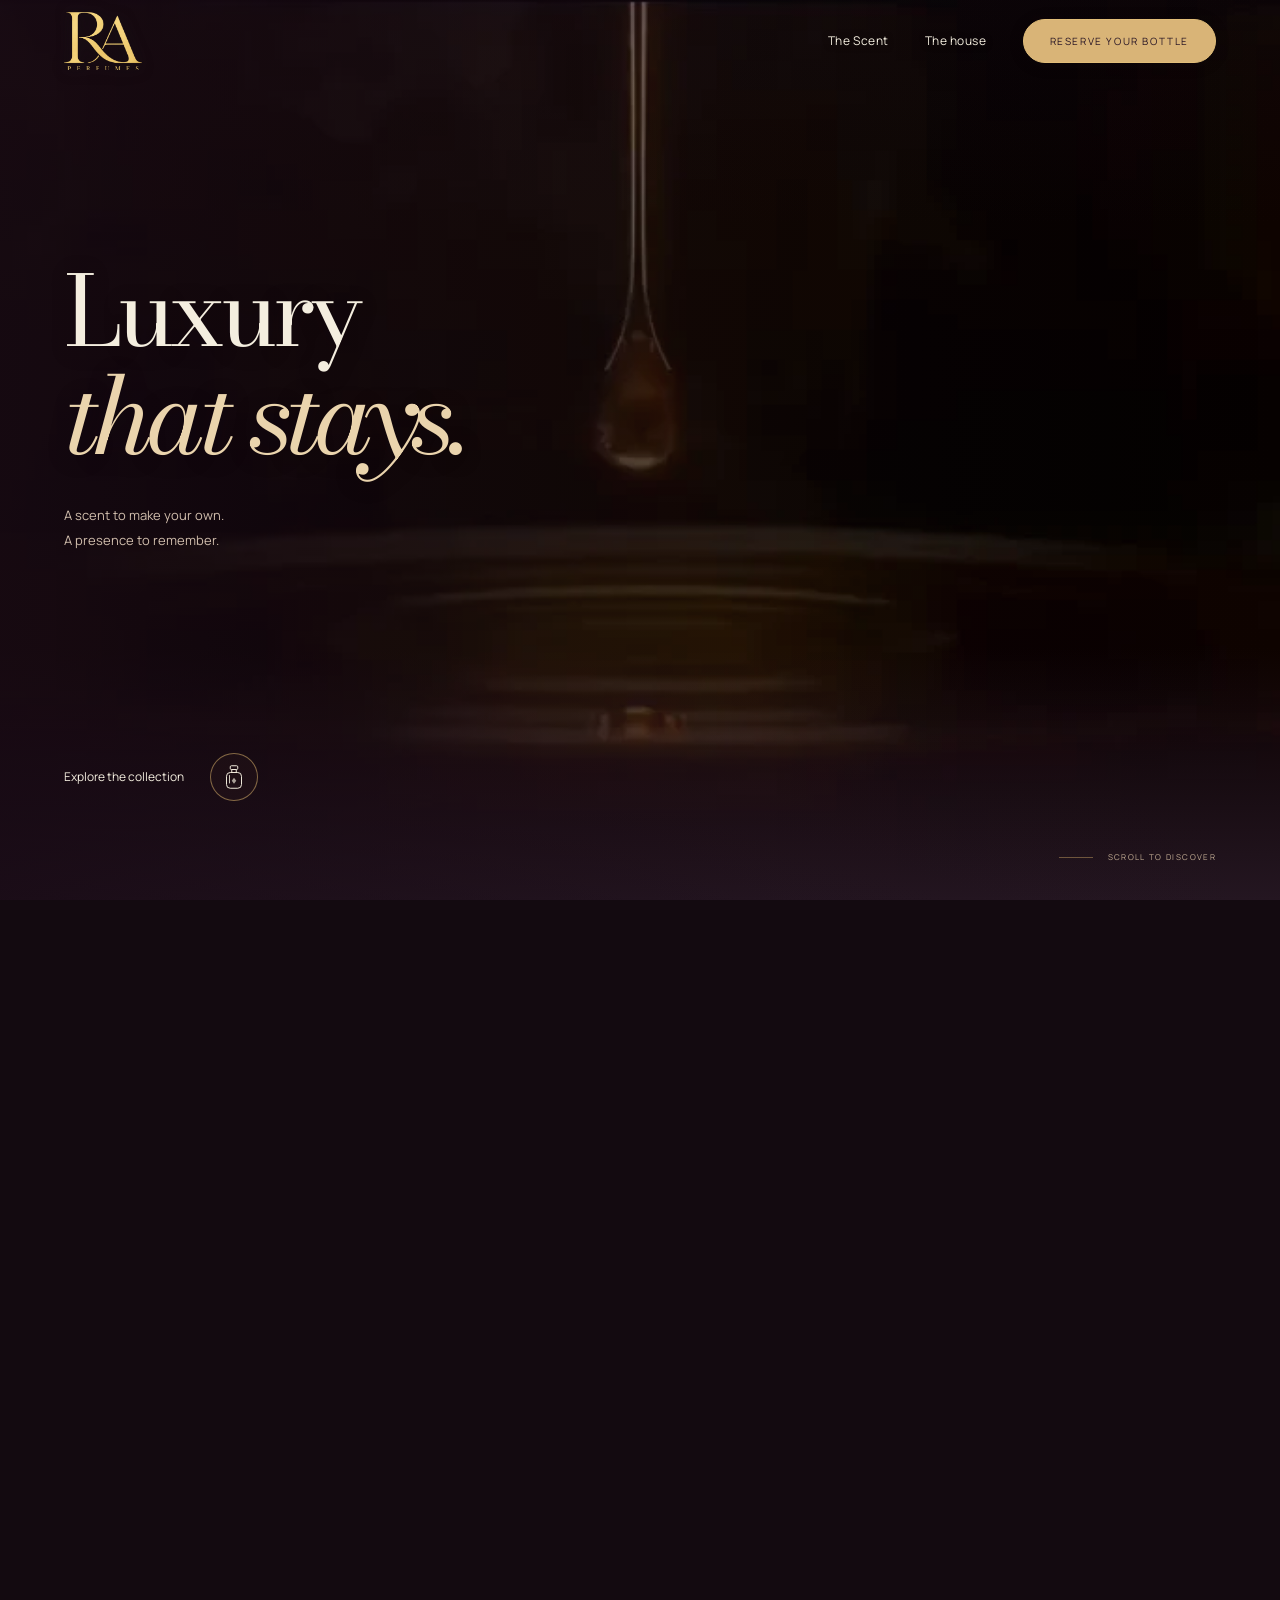
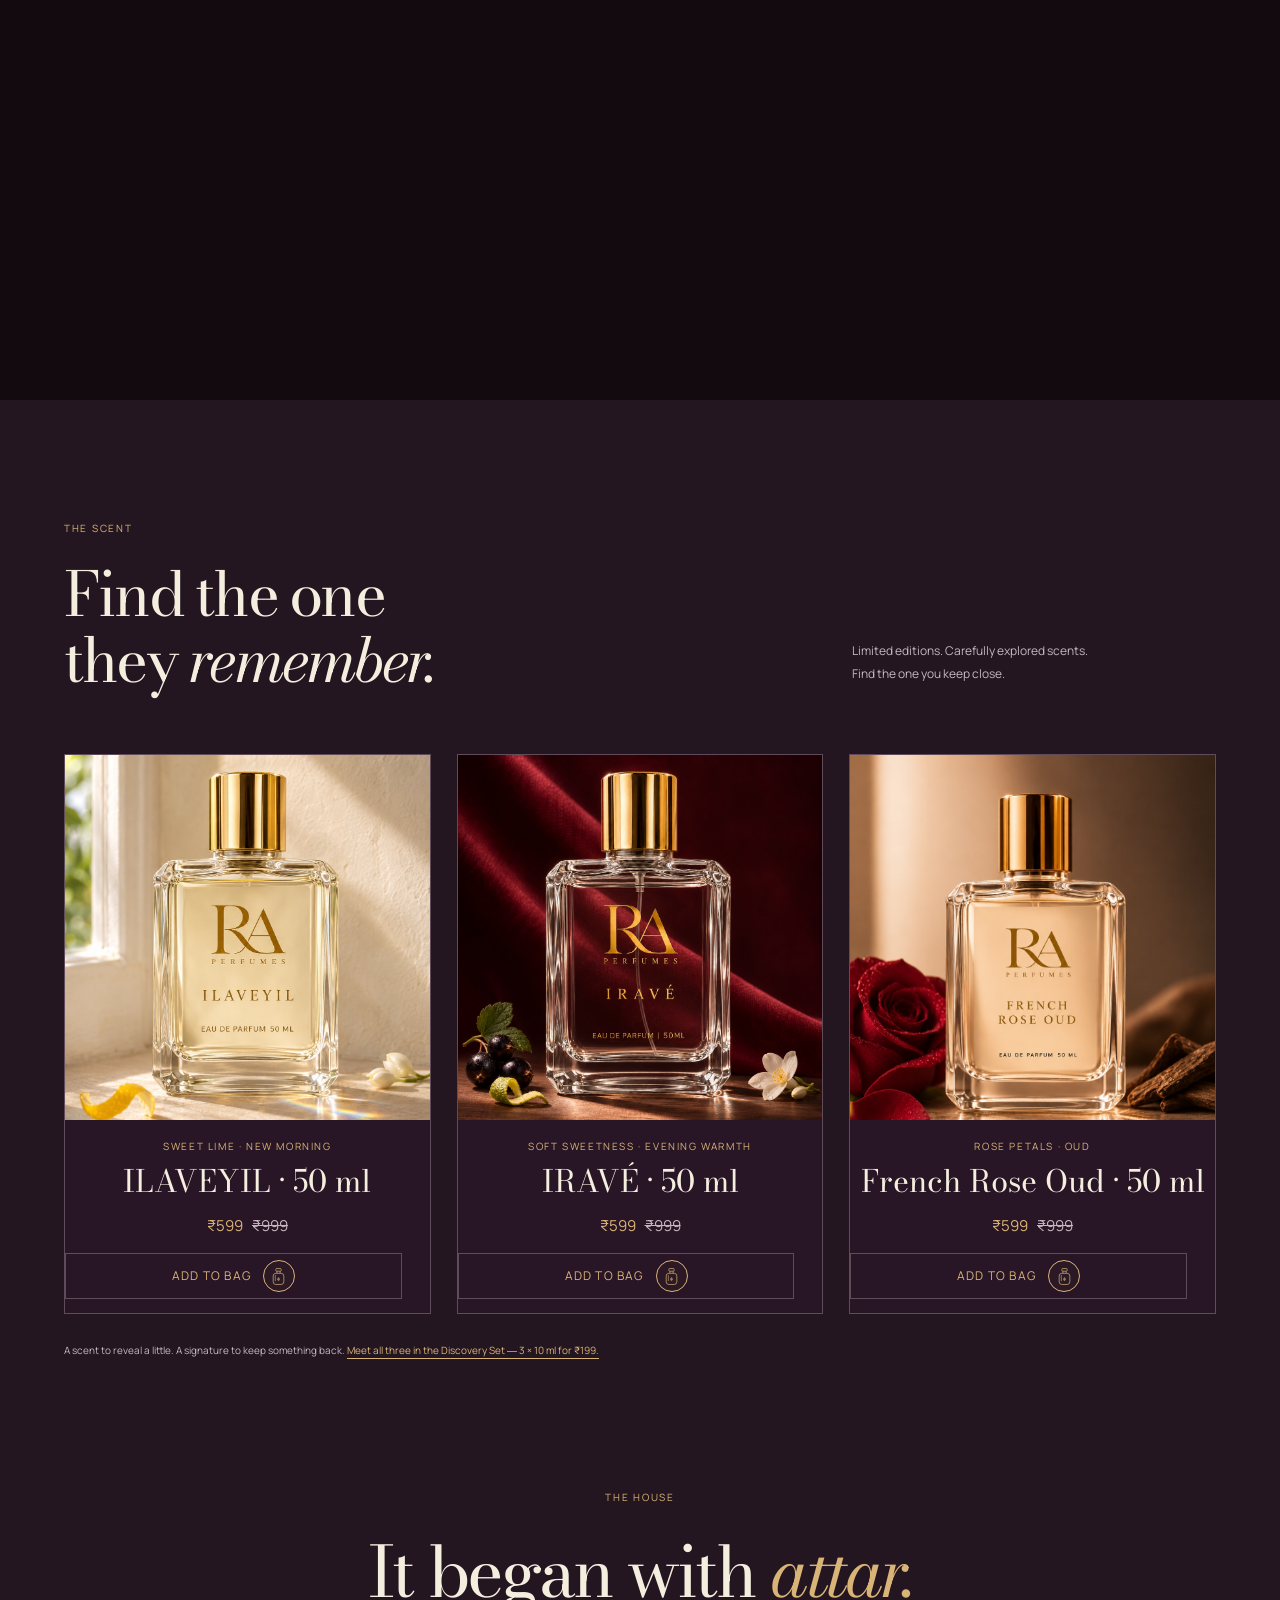
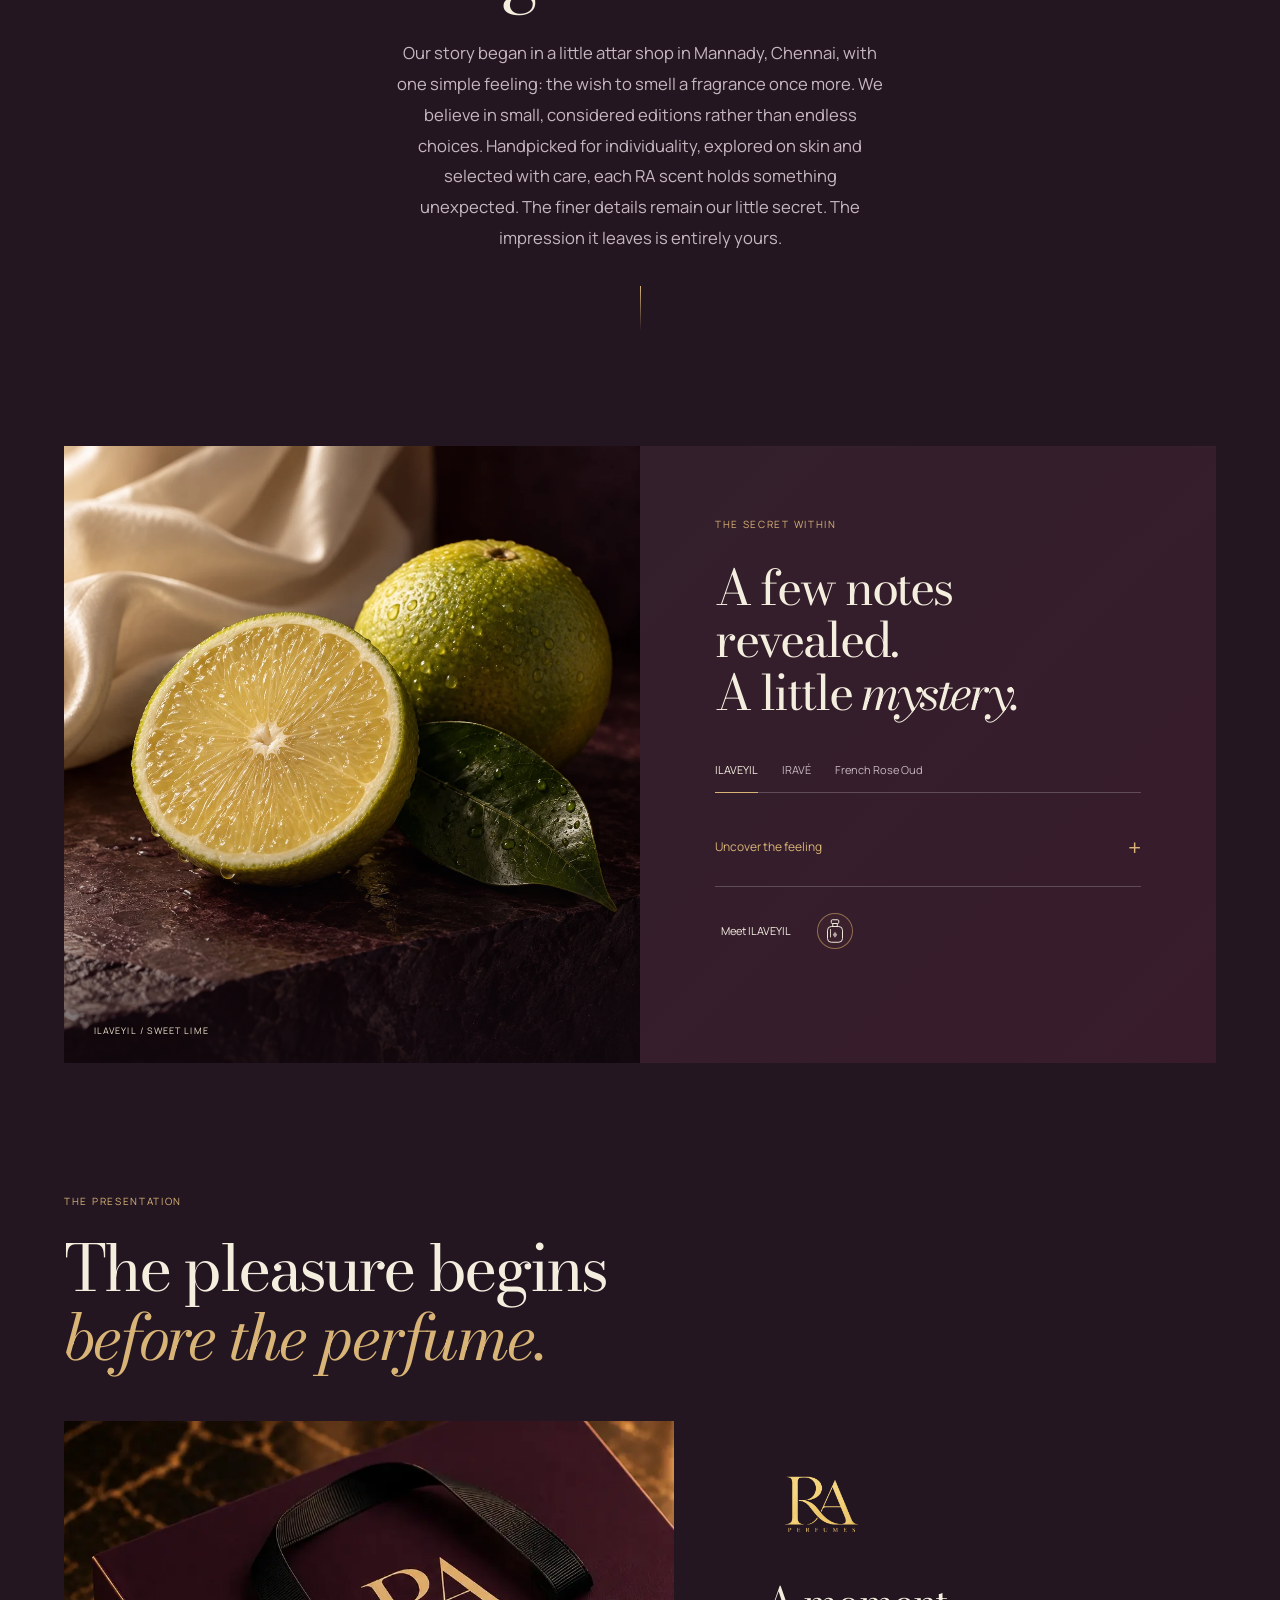
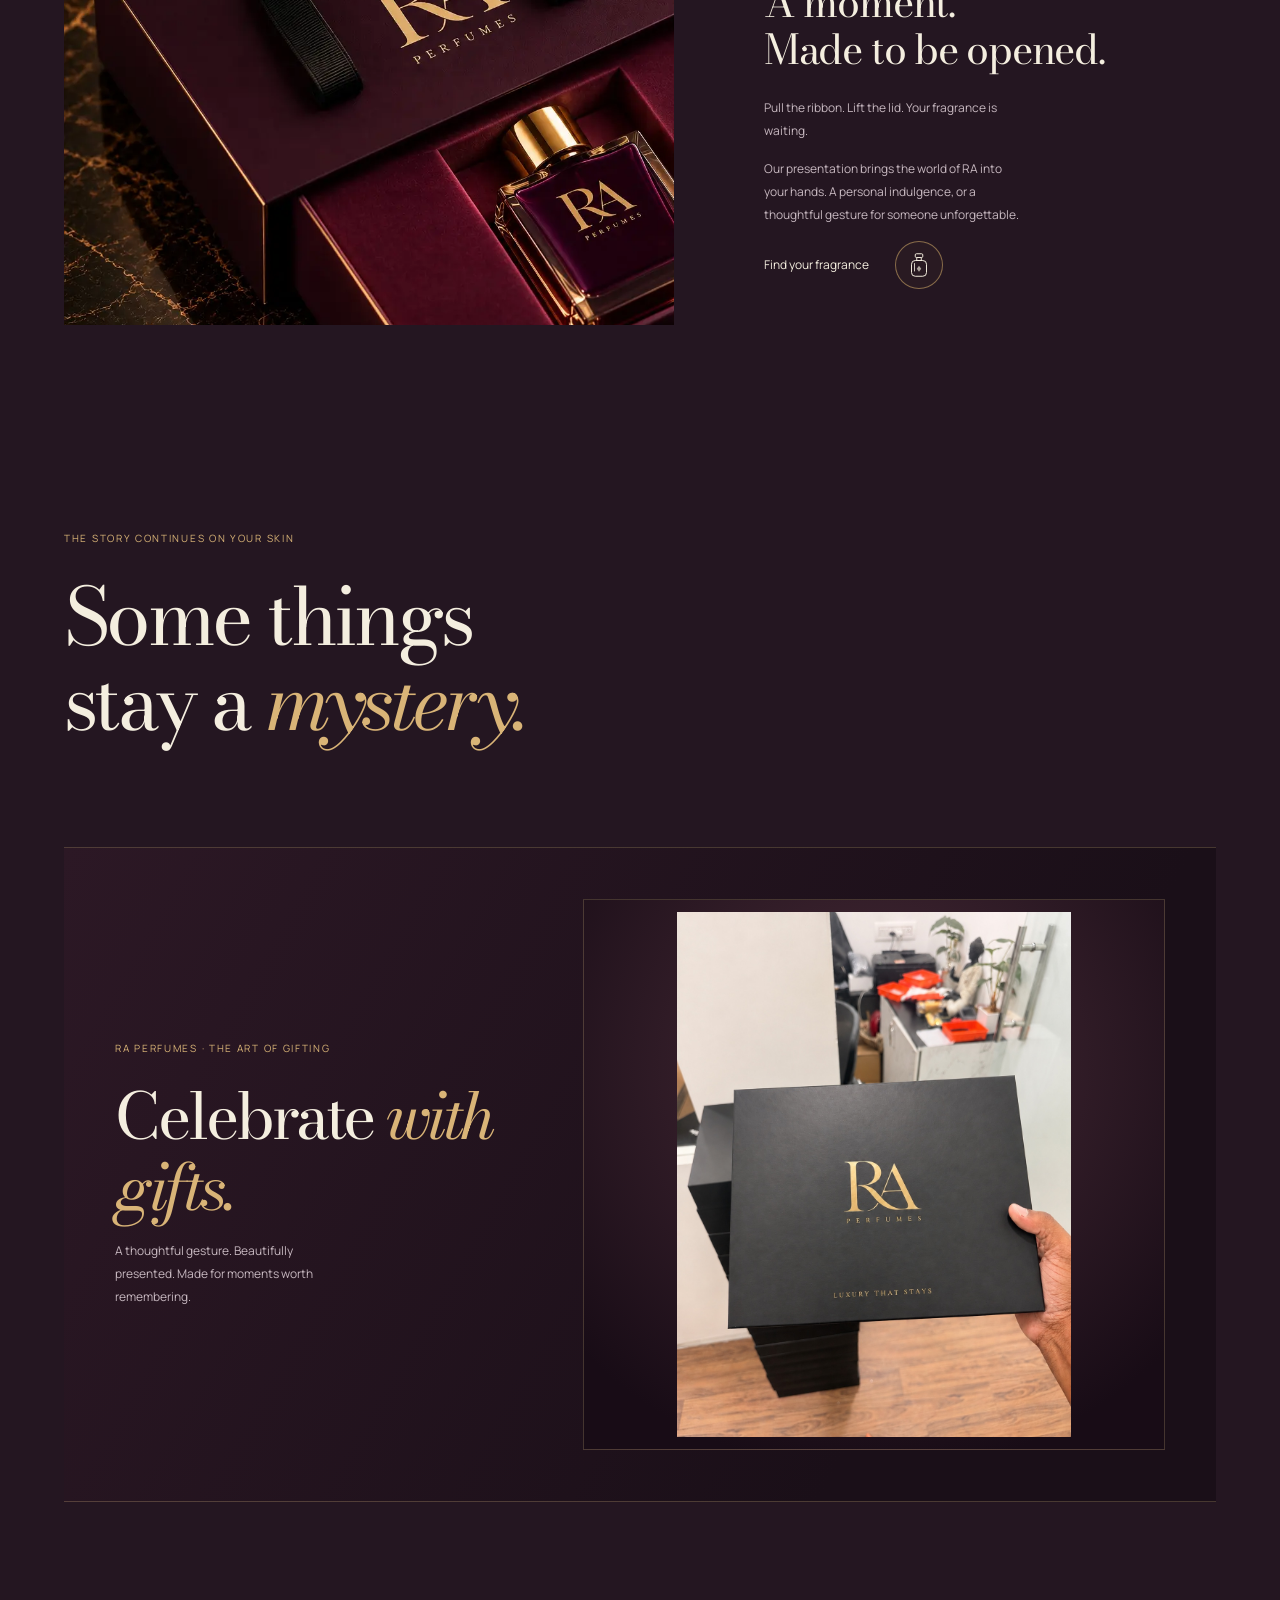
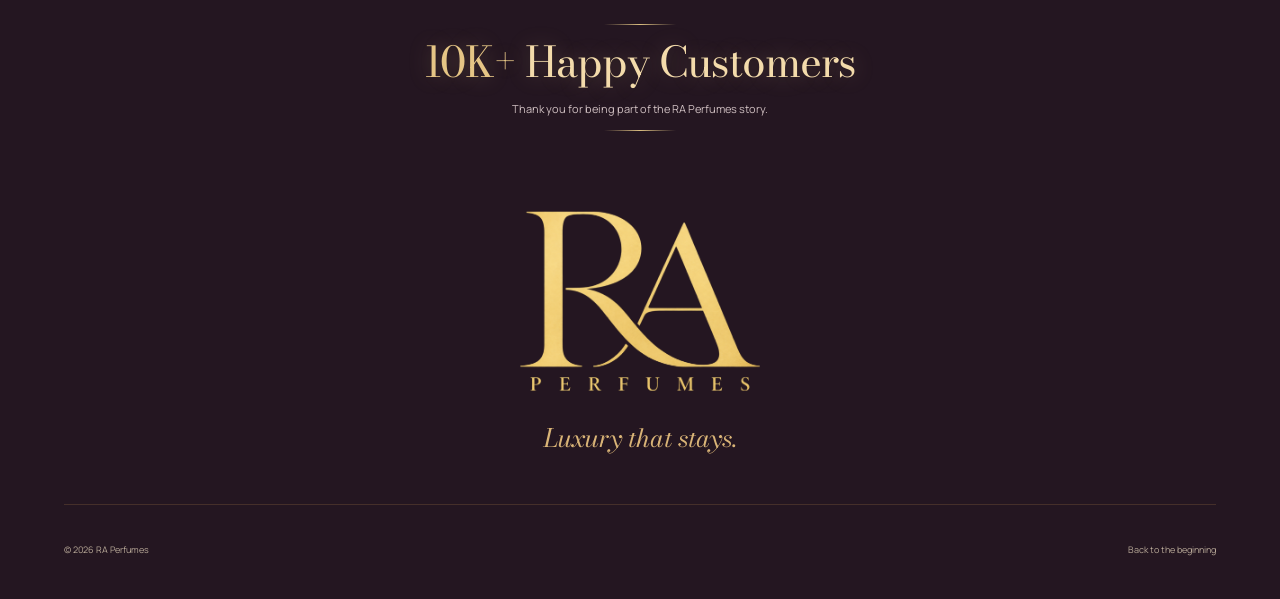
==== index.html @ 073f01b8 "Refresh cached checkout shipping rules in preview" ====
<!doctype html>
<html lang="en">
<head>
  <meta charset="utf-8">
  <meta name="viewport" content="width=device-width,initial-scale=1">
  <meta name="theme-color" content="#241621">
  <meta name="description" content="RA Perfumes. Luxury that stays. Discover ILAVEYIL, IRAVÉ and French Rose Oud: three distinct expressions, one personal signature.">
  <meta property="og:title" content="RA Perfumes | Luxury that stays">
  <meta property="og:description" content="Three expressions. One personal choice. Enter the world of RA Perfumes.">
  <meta property="og:type" content="website">
  <meta property="og:url" content="https://raperfume.com">
  <meta property="og:image" content="https://raperfume.com/assets/ilaveyil-new.jpg">
  <title>RA Perfumes | Luxury that stays</title>
  <link rel="icon" href="assets/ra-mark.webp" type="image/webp">
  <link rel="preload" href="assets/display.woff" as="font" type="font/woff" crossorigin>
  <link rel="preload" href="assets/display-italic.woff" as="font" type="font/woff" crossorigin>
  <link rel="preload" href="assets/sans.woff" as="font" type="font/woff" crossorigin>
  <link rel="stylesheet" href="styles.css?v=20261108-noarrows1">
  <script src="phone-auth.js" defer></script>
  <script src="app.js?v=20261108-deliveryzones2" defer></script>
  <script src="film.js?v=2b9716e3926a" defer></script>
  <script src="diwali-gallery.js?v=20261107-diwali2" defer></script>
</head>
<body>
  <a class="skip" href="#main">Skip to content</a>
  <header class="site-header">
    <a class="brand" href="#top" aria-label="RA Perfumes home"><img src="assets/ra-mark.webp" alt="RA Perfumes" width="1024" height="1024"></a>
    <nav class="header-nav" aria-label="Main navigation">
      <a class="nav-link" href="the-scent.html">The Scent</a>
      <a class="nav-link" href="#house">The house</a>
      <button class="reserve-button" data-open-bag>Reserve your bottle <span data-bag-count hidden>0</span></button>
    </nav>
  </header>
  <div id="top" aria-hidden="true"></div>
  <main id="main" tabindex="-1">
    <section class="hero" aria-label="Luxury that stays">
      <div class="hero-stage">
        <div class="film-frame" aria-hidden="true">
          <img src="assets/hero-poster.webp" alt="" width="910" height="480" fetchpriority="high">
          <video id="scrub-video" muted playsinline preload="none" tabindex="-1" aria-hidden="true"></video>
          <svg class="loading-ring" viewBox="0 0 40 40"><circle cx="20" cy="20" r="16" fill="none" stroke="currentColor" stroke-width="1.5"></circle></svg>
        </div>
        <div class="hero-bands">
          <div class="band" data-start="0" data-end="0.34" style="--k:1">
            <h1><span class="band-word">Luxury</span> <em class="band-word">that stays.</em></h1>
            <p class="band-copy">A scent to make your own.<br>A presence to remember.</p>
          </div>
          <div class="band" data-start="0.34" data-end="0.68" aria-hidden="true" inert>
            <h2><span class="band-word">Draw closer.</span><em class="band-word">Stay curious.</em></h2>
            <p class="band-copy">Some encounters become memories.<br>Let yours begin here.</p>
          </div>
          <div class="band" data-start="0.68" data-end="1" aria-hidden="true" inert>
            <h2><span class="band-word">One fragrance.</span><em class="band-word">Entirely yours.</em></h2>
            <p class="band-copy">For the moments you keep.<br>And the impression you leave.</p>
          </div>
        </div>
        <a class="text-link hero-action" href="#collection">Explore the collection <span class="arrow-disc perfume-disc" aria-hidden="true"><svg class="perfume-icon" viewBox="0 0 32 36" fill="none" aria-hidden="true"><rect x="11" y="3" width="10" height="5" rx="1.5" stroke="currentColor" stroke-width="1.3"/><path d="M13 8v4m6-4v4" stroke="currentColor" stroke-width="1.3"/><rect x="6" y="12" width="20" height="21" rx="5" stroke="currentColor" stroke-width="1.3"/><path d="M10 16v10" stroke="currentColor" stroke-width="1.1" stroke-linecap="round"/><path d="m16 19 3 4-3 4-3-4 3-4Z" fill="currentColor" opacity=".65"/></svg></span></a>
        <span class="scroll-hint" aria-hidden="true"><span></span>Scroll to discover</span>
      </div>
    </section>
    <section class="collection section-pad" id="collection" aria-labelledby="collection-title">
      <div class="section-intro reveal">
        <div><p class="eyebrow">The scent</p><h2 id="collection-title">Find the one<br>they <em>remember.</em></h2></div>
        <p class="intro-copy">Limited editions. Carefully explored scents.<br>Find the one you keep close.</p>
      </div>
<div class="house-collection"><article class="house-card">
  <a href="the-scent.html?scent=fresh" aria-label="Explore ILAVEYIL"><img src="assets/ilaveyil-new.jpg" alt="ILAVEYIL perfume bottle" loading="lazy"><small>Sweet lime · New morning</small><h3>ILAVEYIL · 50 ml</h3></a>
  <p><strong>₹599</strong> <s>₹999</s></p>
  <button type="button" data-quick-add="fresh" aria-label="Add ILAVEYIL 50 ml to bag">Add to bag <span class="perfume-disc" aria-hidden="true"><svg class="perfume-icon" viewBox="0 0 32 36" fill="none" aria-hidden="true"><rect x="11" y="3" width="10" height="5" rx="1.5" stroke="currentColor" stroke-width="1.3"/><path d="M13 8v4m6-4v4" stroke="currentColor" stroke-width="1.3"/><rect x="6" y="12" width="20" height="21" rx="5" stroke="currentColor" stroke-width="1.3"/><path d="M10 16v10" stroke="currentColor" stroke-width="1.1" stroke-linecap="round"/><path d="m16 19 3 4-3 4-3-4 3-4Z" fill="currentColor" opacity=".65"/></svg></span></button>
</article>
<article class="house-card">
  <a href="the-scent.html?scent=arena" aria-label="Explore IRAVÉ"><img src="assets/irave-new.jpg" alt="IRAVÉ perfume bottle" loading="lazy"><small>Soft sweetness · Evening warmth</small><h3>IRAVÉ · 50 ml</h3></a>
  <p><strong>₹599</strong> <s>₹999</s></p>
  <button type="button" data-quick-add="arena" aria-label="Add IRAVÉ 50 ml to bag">Add to bag <span class="perfume-disc" aria-hidden="true"><svg class="perfume-icon" viewBox="0 0 32 36" fill="none" aria-hidden="true"><rect x="11" y="3" width="10" height="5" rx="1.5" stroke="currentColor" stroke-width="1.3"/><path d="M13 8v4m6-4v4" stroke="currentColor" stroke-width="1.3"/><rect x="6" y="12" width="20" height="21" rx="5" stroke="currentColor" stroke-width="1.3"/><path d="M10 16v10" stroke="currentColor" stroke-width="1.1" stroke-linecap="round"/><path d="m16 19 3 4-3 4-3-4 3-4Z" fill="currentColor" opacity=".65"/></svg></span></button>
</article>
<article class="house-card">
  <a href="the-scent.html?scent=oud" aria-label="Explore French Rose Oud"><img src="assets/french-rose-oud-new.jpg" alt="French Rose Oud perfume bottle" loading="lazy"><small>Rose petals · Oud</small><h3>French Rose Oud · 50 ml</h3></a>
  <p><strong>₹599</strong> <s>₹999</s></p>
  <button type="button" data-quick-add="oud" aria-label="Add French Rose Oud 50 ml to bag">Add to bag <span class="perfume-disc" aria-hidden="true"><svg class="perfume-icon" viewBox="0 0 32 36" fill="none" aria-hidden="true"><rect x="11" y="3" width="10" height="5" rx="1.5" stroke="currentColor" stroke-width="1.3"/><path d="M13 8v4m6-4v4" stroke="currentColor" stroke-width="1.3"/><rect x="6" y="12" width="20" height="21" rx="5" stroke="currentColor" stroke-width="1.3"/><path d="M10 16v10" stroke="currentColor" stroke-width="1.1" stroke-linecap="round"/><path d="m16 19 3 4-3 4-3-4 3-4Z" fill="currentColor" opacity=".65"/></svg></span></button>
</article></div>
      <p class="collection-note">A scent to reveal a little. A signature to keep something back. <a href="the-scent.html?scent=discovery">Meet all three in the Discovery Set — 3 × 10 ml for ₹199.</a></p>
    </section>
    <section class="house reveal" id="house" aria-labelledby="house-title">
      <p class="eyebrow">The house</p>
      <h2 id="house-title">It began with <em>attar.</em></h2>
      <p class="house-story">Our story began in a little attar shop in Mannady, Chennai, with one simple feeling: the wish to smell a fragrance once more. We believe in small, considered editions rather than endless choices. Handpicked for individuality, explored on skin and selected with care, each RA scent holds something unexpected. The finer details remain our little secret. The impression it leaves is entirely yours.</p><span class="signature-line" aria-hidden="true"></span>
    </section>
    <section class="ritual reveal" aria-labelledby="ritual-title">
      <div class="ritual-art">
        <img id="mood-image" src="assets/sweet-lime.webp" alt="Sweet lime on dark stone with ivory silk" loading="lazy" width="1200" height="1500">
        <span class="ritual-art-caption" id="mood-caption">ILAVEYIL / Sweet lime</span>
      </div>
      <div class="ritual-copy">
        <p class="eyebrow">The secret within</p>
        <h2 id="ritual-title">A few notes revealed.<br>A little <em>mystery.</em></h2>
        <div class="mood-tabs" role="tablist" aria-label="Choose a mood">
          <button class="mood-tab" id="mood-fresh" role="tab" aria-selected="true" aria-controls="mood-panel" data-mood="fresh">ILAVEYIL</button>
          <button class="mood-tab" id="mood-arena" role="tab" aria-selected="false" aria-controls="mood-panel" tabindex="-1" data-mood="arena">IRAVÉ</button>
          <button class="mood-tab" id="mood-oud" role="tab" aria-selected="false" aria-controls="mood-panel" tabindex="-1" data-mood="oud">French Rose Oud</button>
        </div>
        <div class="mood-panel" id="mood-panel" role="tabpanel" tabindex="0" aria-labelledby="mood-fresh">
          <details class="scent-secret"><summary>Uncover the feeling <span aria-hidden="true">+</span></summary><div class="secret-content"><p class="mood-quote">Sweet-lime freshness that captures the feeling of a new morning.</p>
          <p class="mood-description">Sweet-lime freshness that captures the feeling of a new morning.</p></div></details>
          <button class="text-link mood-link" data-product="fresh"><span>Meet ILAVEYIL</span><span class="arrow-disc perfume-disc" aria-hidden="true"><svg class="perfume-icon" viewBox="0 0 32 36" fill="none" aria-hidden="true"><rect x="11" y="3" width="10" height="5" rx="1.5" stroke="currentColor" stroke-width="1.3"/><path d="M13 8v4m6-4v4" stroke="currentColor" stroke-width="1.3"/><rect x="6" y="12" width="20" height="21" rx="5" stroke="currentColor" stroke-width="1.3"/><path d="M10 16v10" stroke="currentColor" stroke-width="1.1" stroke-linecap="round"/><path d="m16 19 3 4-3 4-3-4 3-4Z" fill="currentColor" opacity=".65"/></svg></span></button>
        </div>
      </div>
    </section>

    <section class="presentation section-pad" aria-labelledby="presentation-title">
      <div class="presentation-heading reveal"><p class="eyebrow">The presentation</p><h2 id="presentation-title">The pleasure begins<br><em>before the perfume.</em></h2></div>
      <div class="presentation-layout">
        <figure class="presentation-photo reveal"><img src="assets/ra-presentation-photo.webp" alt="RA Perfumes presentation box in royal plum, with gold branding, a wine-coloured interior and black ribbon handles" width="1536" height="1024" loading="lazy"></figure>
        <div class="presentation-copy reveal"><img class="presentation-brand-logo" src="assets/ra-mark.webp" alt="RA Perfumes" width="1024" height="1024" loading="lazy"><h3>A moment.<br>Made to be opened.</h3><p>Pull the ribbon. Lift the lid. Your fragrance is waiting.</p><p>Our presentation brings the world of RA into your hands. A personal indulgence, or a thoughtful gesture for someone unforgettable.</p><a class="text-link" href="#collection">Find your fragrance <span class="arrow-disc perfume-disc" aria-hidden="true"><svg class="perfume-icon" viewBox="0 0 32 36" fill="none" aria-hidden="true"><rect x="11" y="3" width="10" height="5" rx="1.5" stroke="currentColor" stroke-width="1.3"/><path d="M13 8v4m6-4v4" stroke="currentColor" stroke-width="1.3"/><rect x="6" y="12" width="20" height="21" rx="5" stroke="currentColor" stroke-width="1.3"/><path d="M10 16v10" stroke="currentColor" stroke-width="1.1" stroke-linecap="round"/><path d="m16 19 3 4-3 4-3-4 3-4Z" fill="currentColor" opacity=".65"/></svg></span></a></div>
      </div>
    </section>
  </main>
  <footer class="closing" id="closing">
    <p class="eyebrow closing-whisper reveal">The story continues on your skin</p>
    <div class="customer-gallery" hidden aria-label="Customer photographs"></div>
    <div class="closing-top reveal"><h2>Some things<br>stay a <em>mystery.</em></h2></div>
    <section class="diwali-feature reveal" aria-labelledby="diwali-title">
      <div class="diwali-intro">
        <p class="eyebrow">RA Perfumes · The art of gifting</p>
        <h3 id="diwali-title">Celebrate <em>with gifts.</em></h3>
        <p>A thoughtful gesture. Beautifully presented. Made for moments worth remembering.</p>
      </div>
      <div class="diwali-gallery" id="diwali-gallery" role="region" aria-roledescription="carousel" aria-label="RA Perfumes gift collection">
        <div class="diwali-gallery-track" id="diwali-gallery-track" tabindex="0" aria-label="Swipe through the RA Perfumes gift box photographs">
          <figure class="diwali-gallery-slide"><img src="assets/diwali-closed.jpg" alt="Black RA Perfumes gift box with gold logo and Luxury that stays lettering" width="1536" height="2048" loading="lazy" decoding="async"></figure>
          <figure class="diwali-gallery-slide"><img src="assets/diwali-open.jpg" alt="RA Perfumes open gift box with a black fragrance bottle, sweets, decorative pieces and a greeting card" width="1536" height="2048" loading="lazy" decoding="async"></figure>
        </div>
      </div>
    </section>
    <div class="trust-milestone reveal" aria-label="10K plus happy customers">
      <span class="trust-milestone-rule" aria-hidden="true"></span>
      <strong><span>10K+</span> Happy Customers</strong>
      <p>Thank you for being part of the RA Perfumes story.</p>
      <span class="trust-milestone-rule" aria-hidden="true"></span>
    </div>
    <a class="footer-brand" href="#top" aria-label="RA Perfumes, back to the beginning"><img src="assets/ra-mark.webp" alt="RA Perfumes" width="1024" height="1024" loading="lazy"></a>
    <p class="footer-slogan">Luxury that stays.</p>
    <div class="footer-bottom"><span>© <span id="year">2026</span> RA Perfumes</span><a href="#top">Back to the beginning</a></div>
  </footer>
  <dialog class="product-dialog" id="product-dialog" aria-labelledby="product-title">
    <button class="close-button product-close" data-close aria-label="Close fragrance details">×</button>
    <div class="product-dialog-body">
      <div class="product-art"><img id="product-image" src="assets/ilaveyil-new.jpg" alt="ILAVEYIL perfume bottle" width="1145" height="1374"></div>
      <div class="product-details">
        <p class="eyebrow">RA Perfumes · Eau de parfum</p><h2 id="product-title">ILAVEYIL</h2><p class="product-story"></p>
        <fieldset class="sizes"><legend>Bottle size</legend><button type="button" class="size-option" data-size="30" aria-pressed="false">30 ml</button><button type="button" class="size-option" data-size="50" aria-pressed="true">50 ml</button><button type="button" class="size-option" data-size="100" aria-pressed="false">100 ml</button></fieldset>
        <div class="price-line"><s id="product-original" aria-label="Original price">₹999</s><span class="price" id="product-price">₹599</span><small id="product-size-caption">50 ml</small></div>
        <div class="delivery-check"><label for="product-pin">Delivery PIN code</label><div class="pin-row"><input id="product-pin" data-pin-input inputmode="numeric" autocomplete="postal-code" maxlength="6" pattern="[1-9][0-9]{5}" placeholder="6-digit PIN code" aria-describedby="product-delivery-status"><button type="button" data-check-pin>Check availability</button></div><p class="delivery-status" id="product-delivery-status" data-pin-status role="status">Enter your PIN code to check delivery availability.</p></div><button class="primary-button" id="add-selection">Add to my bag <span class="arrow-disc perfume-disc" aria-hidden="true"><svg class="perfume-icon" viewBox="0 0 32 36" fill="none" aria-hidden="true"><rect x="11" y="3" width="10" height="5" rx="1.5" stroke="currentColor" stroke-width="1.3"/><path d="M13 8v4m6-4v4" stroke="currentColor" stroke-width="1.3"/><rect x="6" y="12" width="20" height="21" rx="5" stroke="currentColor" stroke-width="1.3"/><path d="M10 16v10" stroke="currentColor" stroke-width="1.1" stroke-linecap="round"/><path d="m16 19 3 4-3 4-3-4 3-4Z" fill="currentColor" opacity=".65"/></svg></span></button>
        <p class="detail-small">Your next signature, beautifully personal.</p>
      </div>
    </div>
  </dialog>
  <dialog class="bag-dialog" id="bag-dialog" aria-labelledby="bag-title">
    <div class="dialog-top"><span class="eyebrow">RA Perfumes</span><button class="close-button" data-close aria-label="Close your bag">×</button></div>
    <div class="bag-content">
      <section id="bag-step"><h2 class="bag-title" id="bag-title" tabindex="-1">Something draws you in.</h2><div id="bag-items"></div><div id="bag-summary"></div></section>
      <section id="details-step" hidden>
        <button class="back-link" id="back-to-bag">← Back to your bag</button><h2 class="bag-title" id="details-title" tabindex="-1">A name behind the scent.</h2><p class="step-intro">Tell us who this fragrance is for. Your selection is waiting.</p>
        <div class="mini-summary" id="details-summary"></div>
        <form id="customer-form"><div class="delivery-check"><label for="customer-pin">Delivery PIN code</label><div class="pin-row"><input id="customer-pin" data-pin-input inputmode="numeric" autocomplete="postal-code" maxlength="6" pattern="[1-9][0-9]{5}" placeholder="6-digit PIN code" aria-describedby="customer-delivery-status"><button type="button" data-check-pin>Check availability</button></div><p class="delivery-status" id="customer-delivery-status" data-pin-status role="status">Enter your PIN code to check delivery availability.</p></div><div class="checkout-totals" id="checkout-totals" aria-live="polite"></div>
          <label for="customer-name">Your name</label><input id="customer-name" name="name" type="text" autocomplete="name" placeholder="Full name" required minlength="2" maxlength="80">
          <label for="customer-mobile">Mobile number</label><input id="customer-mobile" name="mobile" type="tel" autocomplete="tel-national" inputmode="numeric" pattern="[6-9][0-9]{9}" placeholder="10-digit mobile number" required minlength="10" maxlength="10">
          <label for="customer-email">Email address</label><input id="customer-email" name="email" type="email" autocomplete="email" placeholder="you@example.com" required maxlength="150">
          <button class="primary-button whatsapp-button" type="submit">Continue <span class="arrow-disc perfume-disc" aria-hidden="true"><svg class="perfume-icon" viewBox="0 0 32 36" fill="none" aria-hidden="true"><rect x="11" y="3" width="10" height="5" rx="1.5" stroke="currentColor" stroke-width="1.3"/><path d="M13 8v4m6-4v4" stroke="currentColor" stroke-width="1.3"/><rect x="6" y="12" width="20" height="21" rx="5" stroke="currentColor" stroke-width="1.3"/><path d="M10 16v10" stroke="currentColor" stroke-width="1.1" stroke-linecap="round"/><path d="m16 19 3 4-3 4-3-4 3-4Z" fill="currentColor" opacity=".65"/></svg></span></button>
          <p id="order-feedback" class="detail-small form-note" role="status">Continue opens your order in WhatsApp for you to review and send.</p>
        </form>
      </section>

    </div>
  </dialog>
  <div class="toast" role="status" aria-live="polite"></div>
</body>
</html>
---- styles.css ----
@font-face{font-family:Editorial;src:url('assets/display.woff') format('woff');font-display:swap;font-weight:400}
@font-face{font-family:Editorial;src:url('assets/display-italic.woff') format('woff');font-display:swap;font-weight:400;font-style:italic}
@font-face{font-family:Quiet;src:url('assets/sans.woff') format('woff');font-display:swap;font-weight:400 600}
:root{--paper:#281525;--panel:#341b2b;--ink:#f4eedf;--muted:#c7b5c1;--line:#6b485f;--gold:#d9b477;--wine:#481329;--satin:#171517;--ease:cubic-bezier(.2,.75,.25,1)}
*{box-sizing:border-box}html{scroll-behavior:smooth;scroll-padding-top:30px}body{margin:0;background:var(--paper);color:var(--ink);font:14px/1.7 Quiet,Arial,sans-serif}body:has(dialog[open]){overflow:hidden}::selection{background:var(--gold);color:var(--paper)}[hidden]{display:none!important}button,input,a{-webkit-tap-highlight-color:transparent}button,a{touch-action:manipulation}a{color:inherit;text-decoration:none}button,input{font:inherit;color:inherit}button{border:0;background:none;cursor:pointer}button:disabled{cursor:default}button,a,input{outline-offset:5px}button:focus-visible,a:focus-visible,input:focus-visible,[tabindex]:focus-visible{outline:2px solid var(--gold)}img{display:block;max-width:100%}h1,h2,h3,p{margin:0}h1,h2,h3{font-weight:400}svg{display:block}.skip{position:fixed;top:-100px;left:20px;z-index:100;padding:12px 20px;background:var(--gold);color:var(--paper)}.skip:focus{top:12px}.eyebrow{font-size:10px;letter-spacing:.17em;text-transform:uppercase;color:var(--gold)}
/* The identity sits directly on the film, with an alpha-transparent mark. */
.site-header{position:absolute;inset:0 0 auto;z-index:20;display:flex;justify-content:space-between;align-items:center;padding:20px 5vw;gap:24px;border-bottom:1px solid #c9a36418;background:linear-gradient(#130b1299,#130b1210)}.brand{display:block;width:78px;flex:0 0 auto}.brand img{width:100%;height:68px;object-fit:contain}.header-nav{display:flex;align-items:center;gap:36px}.nav-link{display:flex;align-items:center;min-height:44px;font-size:12px;letter-spacing:.045em;white-space:nowrap;transition:color .3s}.nav-link:hover{color:var(--gold)}.reserve-button{display:flex;align-items:center;justify-content:center;gap:8px;min-height:44px;padding:12px 26px;border-radius:999px;border:1px solid #e1bd79;background:var(--gold);color:#261426;font-size:10px;font-weight:600;letter-spacing:.16em;text-transform:uppercase;white-space:nowrap;box-shadow:inset 0 0 0 2px #e6c18c20;transition:background .3s}.reserve-button:hover{background:#dfba7a}.reserve-button [data-bag-count]{border-left:1px solid #432f3145;padding-left:9px;font-size:10px}
.hero{position:relative;height:400svh;background:#130a10;color:var(--ink)}.hero-stage{position:sticky;top:0;height:100svh;overflow:hidden}.film-frame{position:absolute;inset:0;isolation:isolate;background:#130a10}.film-frame>img,.film-frame>video{position:absolute;inset:0;width:100%;height:100%;object-fit:cover;object-position:center}.film-frame>video{opacity:0;transition:opacity .5s}.video-ready .film-frame>video{opacity:1}.film-frame::after{content:"";position:absolute;inset:0;background:linear-gradient(90deg,#180a15c9,#180a1522 62%,transparent),linear-gradient(0deg,var(--paper),transparent 28%,transparent 75%,#160b1450);pointer-events:none}.hero-bands{position:absolute;inset:0;pointer-events:none}.band{position:absolute;left:5vw;top:29%;width:55%;opacity:0;transition:opacity .2s}.band:first-child{opacity:1}.band h1,.band h2{font-family:Editorial,Georgia,serif;font-size:clamp(62px,7.6vw,128px);line-height:1.03;letter-spacing:-.055em;text-shadow:0 3px 22px #130a1040}.band h1 span,.band h2 span,.band em{display:block}.band em{font-size:1.1em;font-weight:400;letter-spacing:-.06em;color:#ead4ad}.band:nth-child(3) em{font-size:1.02em}.band-copy{font-size:13px;color:#d0bdac;max-width:28ch;margin-top:32px;line-height:1.9}.band-word{transform:translateY(calc((1 - var(--k,1))*16px));opacity:var(--k,1);transition:transform .15s,opacity .15s}.text-link{display:inline-flex;align-items:center;gap:26px;min-height:44px;font-size:12px}.arrow-disc{display:grid;place-items:center;width:48px;height:48px;border:1px solid #c9a36499;border-radius:50%;font-size:24px;font-weight:400;transition:background .3s,color .3s,transform .4s}.text-link:hover .arrow-disc{background:var(--gold);color:var(--paper);transform:rotate(5deg)}.hero-action{position:absolute;bottom:11%;left:5vw;z-index:3}.scroll-hint{position:absolute;right:5vw;bottom:36px;display:flex;align-items:center;gap:15px;font-size:8px;letter-spacing:.17em;text-transform:uppercase;color:#c4ae95}.scroll-hint>span{display:block;width:34px;height:1px;background:#c9a36477}.loading-ring{display:none;position:absolute;right:20px;bottom:20px;width:18px;height:18px;color:var(--gold);z-index:4}.is-loading .loading-ring{display:block}.loading-ring circle{stroke-dasharray:100;stroke-dashoffset:var(--loading,100);transform:rotate(-90deg);transform-origin:center}.static-hero .hero{height:100svh}.static-hero .band:not(:first-child){display:none}.static-hero .band:first-child{opacity:1!important}
.section-pad{padding:120px 5vw}.section-intro{display:flex;justify-content:space-between;gap:40px;align-items:flex-end;margin-bottom:60px}.section-intro h2,.ritual h2{font-family:Editorial,Georgia,serif;font-size:clamp(48px,4.8vw,76px);line-height:1.08;letter-spacing:-.045em}.section-intro .eyebrow{margin-bottom:24px}.intro-copy{font-size:12px;color:var(--muted);line-height:1.9;padding:0 10vw 8px 0}.product-list{display:grid;grid-template-columns:repeat(3,minmax(0,1fr));gap:28px}.product-card{display:block;width:100%;text-align:left;padding:0;min-width:0}.product-photo{display:block;position:relative;overflow:hidden;aspect-ratio:5/6;background:#160b14}.product-photo img{width:100%;height:100%;object-fit:cover;transition:transform 1s var(--ease)}.photo-action{display:flex;justify-content:space-between;align-items:center;position:absolute;bottom:0;left:0;right:0;padding:36px 22px 18px;background:linear-gradient(transparent,#130a12cf);font-size:10px;letter-spacing:.04em;transform:translateY(8px);opacity:0;transition:opacity .4s,transform .4s}.photo-action>span{font-size:20px}.product-card:hover img{transform:scale(1.035)}.product-card:hover .photo-action,.product-card:focus-visible .photo-action{opacity:1;transform:none}.product-info{display:flex;justify-content:space-between;align-items:center;padding:25px 0 23px;border-bottom:1px solid var(--line)}.product-name{display:block;font-family:Editorial,Georgia,serif;font-size:50px;line-height:1.1;letter-spacing:-.045em}.product-line{display:block;font-size:10px;color:var(--muted);margin-top:10px}.small-arrow{font-size:25px;color:var(--gold);padding:10px}.collection-note{font-size:10px;color:var(--muted);margin-top:28px}
.ritual{display:grid;grid-template-columns:1fr 1fr;margin:15px 5vw 120px;background:var(--panel)}.ritual-art{position:relative;min-height:600px;overflow:hidden;background:#1a1015}.ritual-art>img{position:absolute;inset:0;width:100%;height:100%;object-fit:cover;transition:opacity .25s}.ritual-art::after{content:"";position:absolute;inset:0;background:linear-gradient(transparent 60%,#130a12aa);pointer-events:none}.ritual-art-caption{position:absolute;left:30px;bottom:25px;z-index:1;font-size:9px;color:#eee1cd;letter-spacing:.12em;text-transform:uppercase}.ritual-copy{padding:70px 13%;display:flex;flex-direction:column;justify-content:center}.ritual-copy h2{font-size:clamp(42px,4.1vw,65px);margin:28px 0 30px}.mood-tabs{display:flex;gap:24px;margin:0 0 30px;border-bottom:1px solid var(--line)}.mood-tab{font-size:11px;color:var(--muted);min-height:44px;padding:10px 0;position:relative;white-space:nowrap}.mood-tab[aria-selected="true"]{color:var(--ink)}.mood-tab[aria-selected="true"]::after{content:"";position:absolute;bottom:-1px;left:0;right:0;height:1px;background:var(--gold)}.mood-panel{min-height:140px}.mood-quote{font:italic 27px/1.4 Editorial,Georgia,serif;letter-spacing:-.015em}.mood-link{margin-top:22px;font-size:11px}.mood-link .arrow-disc{width:36px;height:36px;font-size:20px}.house{text-align:center;padding:20px 7vw 120px}.house h2{font-family:Editorial,Georgia,serif;font-size:clamp(42px,5.1vw,82px);line-height:1.14;letter-spacing:-.045em;max-width:23ch;margin:35px auto}.house h2 em{color:var(--gold)}.house-copy{max-width:49ch;margin:0 auto;color:var(--muted);font-size:12px;line-height:1.9}.signature-line{display:block;width:1px;height:64px;margin:44px auto 0;background:linear-gradient(var(--gold),transparent)}
.closing{background:#160d14;padding:85px 5vw 28px}.closing-top{display:flex;justify-content:space-between;align-items:center;gap:40px}.closing h2{font-family:Editorial,Georgia,serif;font-size:clamp(50px,6.2vw,104px);letter-spacing:-.045em;line-height:1.07}.closing h2 em{color:var(--gold)}.closing .text-link{margin-right:6vw}.footer-brand{display:block;width:240px;margin:60px auto 55px}.footer-brand img{width:100%;height:218px;object-fit:contain}.footer-bottom{border-top:1px solid #76563966;padding-top:22px;display:flex;justify-content:space-between;align-items:center;gap:20px;font-size:9px;color:#b8a998}.footer-bottom a{display:flex;align-items:center;gap:20px;min-height:44px}.footer-bottom a span{font-size:19px;color:var(--gold)}
/* Product and three-step reservation. */
dialog{border:1px solid #c9a36422;padding:0;color:var(--ink);background:var(--paper);max-height:calc(100svh - 48px);overscroll-behavior:contain;box-shadow:0 25px 100px #0006}dialog::backdrop{background:#130912bb;backdrop-filter:blur(8px)}dialog[open]{animation:dialog-in .3s var(--ease)}@keyframes dialog-in{from{opacity:0;transform:translateY(15px)}to{opacity:1;transform:none}}.close-button{display:grid;place-items:center;flex:none;width:44px;height:44px;font:28px/1 Arial,sans-serif;font-weight:300;color:var(--ink)}.product-dialog{width:min(960px,calc(100% - 48px));position:relative}.product-close{position:absolute;top:8px;right:8px;z-index:2;background:#21121eb3;border-radius:50%}.product-dialog-body{display:grid;grid-template-columns:1fr 1fr}.product-art{min-height:550px;position:relative;overflow:hidden;background:#170d14}.product-art img{width:100%;height:100%;position:absolute;inset:0;object-fit:cover}.product-details{display:flex;flex-direction:column;justify-content:center;padding:65px 40px 45px}.product-details>.eyebrow{font-size:8px}.product-details h2{font:64px/1.1 Editorial,Georgia,serif;letter-spacing:-.05em;margin:15px 0 22px}.product-story{font-size:12px;color:var(--muted);line-height:1.9;margin-bottom:28px}.sizes{display:flex;gap:10px;padding:0;border:0;margin:0}.sizes legend{font-size:10px;margin-bottom:12px;color:var(--muted)}.size-option{flex:1;border:1px solid #a17d58;min-height:44px;font-size:11px;transition:background .2s,color .2s}.size-option[aria-pressed="true"]{background:var(--gold);color:var(--paper);border-color:var(--gold)}.price-line{display:flex;align-items:baseline;gap:15px;margin:26px 0}.price{font-size:29px;line-height:1.2;letter-spacing:-.04em}.price-line small{font-size:10px;color:var(--muted)}.primary-button{display:flex;align-items:center;justify-content:space-between;width:100%;min-height:54px;padding:17px 20px;background:var(--gold);color:#231020;font-size:12px;transition:background .3s;gap:16px}.primary-button>span{font-size:19px;line-height:1}.primary-button:hover{background:#dfbb7d}.primary-button:disabled{background:#8b7351;color:#241822;opacity:.75}.detail-small{font-size:10px;color:var(--muted);line-height:1.8;margin-top:14px}.dialog-top{display:flex;align-items:center;justify-content:space-between;padding:10px 25px;border-bottom:1px solid var(--line)}.dialog-top>.eyebrow{font-size:9px}.bag-dialog{width:min(570px,calc(100% - 32px));margin-right:24px}.bag-content{padding:26px 30px 32px}.checkout-progress{display:flex;align-items:center;justify-content:space-between;gap:12px;list-style:none;margin:0 0 30px;padding:0;font-size:9px;text-transform:uppercase;letter-spacing:.08em;color:#8c7485}.checkout-progress li{padding-bottom:10px;border-bottom:1px solid var(--line);flex:1;white-space:nowrap}.checkout-progress [aria-current]{color:var(--gold);border-color:var(--gold)}.bag-title{font:43px/1.12 Editorial,Georgia,serif;letter-spacing:-.04em;margin-bottom:25px}.bag-title:focus{outline:none}.empty-bag{font-size:12px;color:var(--muted);margin:0 0 30px;max-width:35ch}.bag-item{display:grid;grid-template-columns:76px 1fr auto;gap:18px;padding:22px 0;border-top:1px solid var(--line);align-items:start}.bag-item>img{width:76px;height:92px;object-fit:cover}.bag-item h3{font:29px/1.2 Editorial,Georgia,serif;letter-spacing:-.03em}.bag-item small{font-size:10px;color:var(--muted)}.item-price{font-size:12px;text-align:right}.quantity-controls{display:flex;gap:4px;align-items:center;margin-top:10px}.quantity-controls button{width:34px;height:34px;border:1px solid #634654;font-size:17px;display:grid;place-items:center}.quantity-controls span{width:25px;text-align:center;font-size:11px}.item-end{display:flex;flex-direction:column;align-items:end;gap:32px}.remove-item{font-size:9px;color:var(--muted);padding:4px 0;text-decoration:underline;text-underline-offset:4px;min-height:28px}.bag-total{display:flex;justify-content:space-between;align-items:baseline;padding:24px 0;border-top:1px solid var(--line);gap:20px}.bag-total span{font-size:11px}.bag-total strong{font-size:24px;font-weight:400}.order-note{font-size:10px;color:var(--muted);margin:14px 0 0}.back-link{display:block;font-size:10px;color:var(--muted);padding:0 0 20px;min-height:40px}.step-intro{font-size:12px;color:var(--muted);margin:-10px 0 24px;max-width:42ch;line-height:1.8}.mini-summary{border-block:1px solid var(--line);padding:17px 0;margin-bottom:24px;display:flex;justify-content:space-between;gap:18px;font-size:10px;color:var(--muted)}.mini-summary strong{font-weight:400;font-size:16px;white-space:nowrap;color:var(--ink)}form label{display:block;font-size:11px;margin:22px 0 8px}form input{display:block;width:100%;min-height:50px;border:1px solid var(--line);background:#190e17;border-radius:0;padding:12px 14px;font-size:14px;line-height:1.5}form input::placeholder{color:#887180;opacity:1}.field-help{display:block;font-size:9px;color:var(--muted);margin-top:6px}.whatsapp-button{margin-top:30px}.form-note{font-size:9px}.order-eyebrow{margin:2px 0 16px;font-size:8px}.message-preview{background:#291a23;border:1px solid #66503a88;padding:18px;margin:0 0 24px}.message-recipient{display:flex;align-items:center;gap:12px;border-bottom:1px solid var(--line);padding-bottom:16px;margin-bottom:18px}.recipient-monogram{font:26px/1 Editorial,serif;color:var(--gold);width:39px;height:39px;display:grid;place-items:center;border:1px solid #8b73514d;border-radius:50%}.message-recipient strong{font-size:12px;font-weight:400;display:block}.message-recipient div span{font-size:9px;color:var(--muted);display:block}.message-recipient svg{width:24px;height:24px;margin-left:auto;color:var(--gold)}.message-preview pre{font:11px/1.9 Quiet,Arial,sans-serif;white-space:pre-wrap;overflow-wrap:anywhere;margin:0}.message-status{display:block;text-align:right;margin-top:16px;color:#a890a0;font-size:8px}.copy-link{font-size:10px;padding:15px 0 5px;text-decoration:underline;text-underline-offset:4px;min-height:44px}.copy-result{font-size:10px;color:var(--gold)}.copy-fallback{display:block;width:100%;min-height:200px;margin-top:15px;padding:12px;background:#190e17;color:var(--ink);border:1px solid var(--line);font:11px/1.7 Quiet,Arial,sans-serif}.toast{position:fixed;bottom:28px;left:50%;transform:translate(-50%,20px);opacity:0;pointer-events:none;z-index:100;background:var(--gold);color:var(--paper);padding:14px 22px;font-size:11px;max-width:90%;text-align:center;transition:opacity .3s,transform .3s}.toast.visible{opacity:1;transform:translate(-50%,0)}
.reveal{opacity:1;transform:none}.js-motion .reveal{opacity:0;transform:translateY(20px);transition:opacity .8s var(--ease),transform .8s var(--ease)}.js-motion .reveal.in{opacity:1;transform:none}
@media(min-width:1700px){.section-pad{padding-left:max(5vw,calc((100vw - 1530px)/2));padding-right:max(5vw,calc((100vw - 1530px)/2))}}
@media(max-width:1000px){.header-nav{gap:25px}.product-list{gap:20px}.ritual-copy{padding:50px 10%}.ritual-art{min-height:550px}.mood-tabs{gap:18px}.product-name{font-size:42px}.product-details{padding:55px 30px 35px}.product-art{min-height:540px}}
@media(max-width:720px){
 .site-header{padding:15px 5vw;gap:14px}.brand{width:55px}.brand img{height:50px}.header-nav{gap:18px}.nav-link{font-size:10px;letter-spacing:0}.reserve-button{font-size:8px;letter-spacing:.07em;min-height:36px;padding:9px 13px;gap:6px}.reserve-button [data-bag-count]{font-size:8px;padding-left:6px}
 .band{left:6vw;top:27%;width:88%}.band h1,.band h2{font-size:15.3vw}.band-copy{font-size:11px;margin-top:25px;max-width:28ch}.film-frame::after{background:linear-gradient(180deg,#1b0c1666,#1b0c1670 36%,#1b0c1610 62%,var(--paper))}.hero-action{left:6vw;bottom:12%;font-size:11px;gap:25px}.arrow-disc{width:43px;height:43px;font-size:22px}.scroll-hint{right:6vw;bottom:25px;font-size:7px;gap:10px}
 .section-pad{padding:78px 6vw}.section-intro{display:block;margin-bottom:35px}.section-intro h2{font-size:49px}.section-intro .eyebrow{font-size:8px;margin-bottom:22px}.intro-copy{padding:0;margin-top:24px;font-size:11px}.product-list{grid-template-columns:1fr;gap:37px}.product-photo{aspect-ratio:5/6}.product-info{padding:20px 0}.product-name{font-size:46px}.product-line{font-size:11px;margin-top:8px}.photo-action{display:none}.collection-note{font-size:9px;margin-top:24px}
 .ritual{margin:0 6vw 80px;grid-template-columns:1fr}.ritual-art{min-height:0;aspect-ratio:1.12}.ritual-art-caption{left:22px;bottom:20px;font-size:8px}.ritual-copy{padding:38px 26px 42px}.ritual-copy>.eyebrow{font-size:8px}.ritual-copy h2{font-size:44px;margin:22px 0 28px}.mood-tabs{gap:25px;margin-bottom:25px}.mood-tab{font-size:10px}.mood-quote{font-size:27px}.mood-panel{min-height:130px}.house{padding:0 8vw 80px}.house>.eyebrow{font-size:9px}.house h2{font-size:41px;margin:28px auto}.house h2 br{display:none}.house-copy{font-size:11px}.signature-line{height:50px;margin-top:32px}
 .closing{padding:62px 6vw 20px}.closing-top{display:block}.closing h2{font-size:54px}.closing .text-link{margin:30px 0 0;font-size:11px}.footer-brand{width:200px;margin:52px auto 45px}.footer-brand img{height:178px}.footer-bottom{font-size:8px;padding-top:18px;gap:15px}.footer-bottom a{gap:14px}
 dialog{max-height:calc(100svh - 20px)}.product-dialog{width:calc(100% - 20px)}.product-dialog-body{grid-template-columns:1fr}.product-art{min-height:0;height:37svh;max-height:390px}.product-art img{object-fit:contain;background:#160b14}.product-details{padding:27px 24px 28px}.product-details h2{font-size:48px;margin:10px 0 16px}.product-story{font-size:11px;margin-bottom:24px}.product-details>.eyebrow{font-size:8px}.detail-small{font-size:9px}.price-line{margin:23px 0}.primary-button{font-size:11px;min-height:52px}.bag-dialog{width:calc(100% - 20px);margin:auto}.dialog-top{padding:6px 19px}.bag-content{padding:22px 22px 27px}.checkout-progress{font-size:8px;gap:10px;margin-bottom:26px}.bag-title{font-size:38px}.bag-item{grid-template-columns:62px 1fr auto;gap:12px;padding:18px 0}.bag-item>img{width:62px;height:86px}.bag-item h3{font-size:27px}.bag-item small{font-size:9px}.item-price{font-size:11px}.item-end{gap:27px}.quantity-controls{gap:2px}.quantity-controls button{width:34px;height:34px}.quantity-controls span{width:22px}.quantity-controls{margin-top:9px}.bag-total strong{font-size:23px}form input{font-size:16px}.step-intro{font-size:11px}.message-preview{padding:15px}.message-preview pre{font-size:11px}.toast{font-size:10px;width:max-content;max-width:90%}
}
@media(max-width:380px){.site-header{padding-inline:5vw;gap:8px}.brand{width:43px}.brand img{height:42px}.header-nav{gap:11px}.nav-link{font-size:9px}.reserve-button{font-size:7px;padding:8px 10px;min-height:34px;letter-spacing:.04em}.reserve-button [data-bag-count]{font-size:7px;padding-left:5px}.bag-content{padding-inline:18px}.ritual-copy{padding-inline:23px}.mood-tabs{gap:20px}.bag-item{grid-template-columns:50px 1fr auto;gap:9px}.bag-item>img{width:50px;height:74px}.item-price{font-size:10px}}
@media(min-width:721px) and (max-height:650px){.band{top:27%}.band h1,.band h2{font-size:6.4vw}.band-copy{margin-top:20px;font-size:11px}.hero-action{bottom:10%}.scroll-hint{bottom:22px}}
@media(orientation:landscape) and (max-height:500px){.site-header{padding-block:8px}.brand img{height:40px}.band{top:28%;width:70%}.band h1,.band h2{font-size:clamp(38px,6vw,65px)}.band-copy{font-size:10px;margin-top:12px}.hero-action{bottom:5%}.scroll-hint{display:none}}
@media(prefers-reduced-motion:reduce){html{scroll-behavior:auto}*,*::before,*::after{animation:none!important;transition:none!important}.js-motion .reveal{opacity:1;transform:none}.hero{height:100svh}.band:not(:first-child){display:none}.band-word{transform:none;opacity:1}}
/* Crop only the transparent outer margin; the logo itself stays intact. */
.brand,.footer-brand{position:relative;aspect-ratio:1.335;height:auto;overflow:hidden}
.brand img,.footer-brand img{position:absolute;width:156.7%;max-width:none;height:auto;left:-28.4%;top:-10.4%;object-fit:initial}

/* A persistent, restrained navigation bar and tactile perfume controls. */
html{scroll-padding-top:130px}.site-header{position:fixed;background:#1a1019eb;backdrop-filter:blur(18px);-webkit-backdrop-filter:blur(18px);border-bottom:1px solid #c9a36433;padding-block:12px;z-index:40}
#top{position:absolute;top:0;left:0;width:1px;height:1px}.perfume-icon{width:24px;height:28px;transition:transform .35s var(--ease)}.text-link:hover .perfume-disc{transform:none}.text-link:hover .perfume-icon{transform:translateY(-2px) rotate(-6deg)}.perfume-disc{background:#c9a36408}
.house{padding:10px 7vw 100px}.house h2{font-size:clamp(50px,5.5vw,84px);margin:26px auto 0}.house .signature-line{height:45px;margin-top:32px}.ritual-copy h2{font-size:clamp(38px,3.8vw,60px)}.mood-quote{font-size:25px}.mood-description{font-size:11px;line-height:1.9;color:var(--muted);max-width:36ch;margin-top:19px}.mood-panel{min-height:225px}.footer-slogan{text-align:center;font:italic 25px/1.4 Editorial,Georgia,serif;color:var(--gold);margin:-25px 0 48px}.product-card[data-product="fresh"] .product-name{color:#f4eedf}.product-card[data-product="arena"] .product-name{color:#e9b6bd}.product-card[data-product="oud"] .product-name{color:#d9b36e}
@media(max-width:720px){html{scroll-padding-top:90px}.site-header{padding-block:12px}.house{padding:0 7vw 75px}.house h2{font-size:45px}.ritual-copy h2{font-size:39px}.mood-panel{min-height:235px}.mood-quote{font-size:26px}.mood-description{font-size:11px}.footer-slogan{font-size:23px;margin-top:-20px}.band:nth-child(3) h2{font-size:13vw}.band:nth-child(2) h2{font-size:14vw}}

/* The presentation palette follows the supplied RA packaging. */
.site-header{background:#281525ed;border-bottom-color:#d9b47733}.closing{background:var(--satin)}.reserve-button,.primary-button{color:#281525}.reserve-button:hover,.primary-button:hover{background:#e5c594}.ritual{background:linear-gradient(135deg,var(--panel),#48132966)}
.presentation{padding-top:10px;padding-bottom:120px}.presentation-heading{margin-bottom:48px}.presentation-heading .eyebrow{margin-bottom:24px}.presentation h2{font:clamp(42px,5vw,76px)/1.08 Editorial,Georgia,serif;letter-spacing:-.045em}.presentation h2 em{color:var(--gold)}.presentation-layout{display:grid;grid-template-columns:1.35fr 1fr;align-items:center;gap:7vw}.presentation-photo{position:relative;margin:0;overflow:hidden;aspect-ratio:1.21;background:var(--satin)}.presentation-photo img{position:absolute;inset:0 auto auto 0;width:123.7%;max-width:none;height:auto}.presentation-copy{padding-right:3vw}.presentation-number{display:block;font:28px/1 Editorial,Georgia,serif;color:var(--gold);letter-spacing:-.08em;margin-bottom:30px}.presentation h3{font:clamp(35px,3.2vw,50px)/1.15 Editorial,Georgia,serif;letter-spacing:-.03em;margin-bottom:24px}.presentation-copy p{font-size:12px;line-height:1.9;color:var(--muted);max-width:37ch;margin-bottom:15px}.presentation-details{display:flex;flex-wrap:wrap;gap:10px 18px;border-top:1px solid var(--line);padding-top:22px;margin:29px 0;font-size:8px;letter-spacing:.1em;text-transform:uppercase;color:var(--gold)}
@media(max-width:720px){.presentation{padding-top:0;padding-bottom:80px}.presentation-heading{margin-bottom:30px}.presentation h2{font-size:41px}.presentation-layout{grid-template-columns:1fr;gap:32px}.presentation-copy{padding:0 10px}.presentation-number{margin-bottom:22px}.presentation h3{font-size:36px}.presentation-copy p{font-size:12px;max-width:42ch}.presentation-details{font-size:8px}.presentation .text-link{font-size:11px}}

/* Floating identity: no panel, border or backdrop across the page. */
.site-header{background:transparent;border:0;backdrop-filter:none;-webkit-backdrop-filter:none;pointer-events:none}.site-header a,.site-header button{pointer-events:auto}.brand{filter:drop-shadow(0 2px 7px #17151799)}.nav-link{color:#f4eedf;text-shadow:0 1px 6px #171517,0 0 16px #171517}.site-header .reserve-button{background:#d9b477;color:#281525;box-shadow:0 2px 16px #17151724}
:root{--paper:#241621;--panel:#30202b;--ink:#f4eedf;--muted:#c6b7bf;--line:#604b59;--gold:#d9b477}.closing{background:#191618}.ritual{background:linear-gradient(135deg,#30202b,#381c2c)}
.product-info>.perfume-disc{width:43px;height:43px;flex:none;color:var(--gold)}.primary-button>.perfume-disc{width:34px;height:34px;flex:none;border-color:currentColor;background:transparent}.primary-button .perfume-icon{width:19px;height:23px}.primary-button{padding-block:10px}.fragrance-mist{position:fixed;inset:auto;margin:0;padding:0;border:0;width:0;height:0;overflow:visible;background:transparent;pointer-events:none;z-index:9999;color:#ead4ad}.fragrance-mist::backdrop{background:transparent;pointer-events:none}.fragrance-mist i{position:absolute;width:5px;height:5px;border-radius:50%;background:currentColor;opacity:0;filter:blur(.6px);animation:perfume-spray 650ms ease-out var(--delay) forwards}@keyframes perfume-spray{0%{opacity:0;transform:translate(0,0) scale(.3)}20%{opacity:.8}100%{opacity:0;transform:translate(var(--dx),var(--dy)) scale(1.8)}}
@media(prefers-reduced-motion:reduce){.fragrance-mist{display:none}}

/* Continuous film-to-page navigation. */
.site-header{isolation:isolate}.site-header::before{content:"";position:absolute;inset:0;z-index:-1;background:var(--paper);opacity:var(--header-fill,0);pointer-events:none}.site-header .brand,.site-header .header-nav{position:relative}.site-header .nav-link{text-shadow:0 1px 6px #17151799}
@media(max-width:720px){.reserve-button{min-height:44px}.quantity-controls button{width:44px;height:44px}.quantity-controls{gap:0}.mood-tab{min-width:44px}.brand{min-height:44px}.remove-item,.back-link,.copy-link{min-height:44px;display:inline-flex;align-items:center}.footer-bottom a{min-height:44px}}

/* One plum world, with a quieter and more personal reservation journey. */
.closing{background:var(--paper)}.closing-whisper{margin-bottom:28px}.bag-content{padding-top:32px}.bag-title{font-size:clamp(34px,4vw,48px);line-height:1.12;max-width:16ch}.bag-content>section:not([hidden]){animation:quiet-reveal .4s var(--ease)}
.scent-secret{border-bottom:1px solid var(--line);padding-bottom:15px}.scent-secret summary{list-style:none;display:flex;align-items:center;justify-content:space-between;gap:20px;min-height:48px;cursor:pointer;color:var(--gold);font-size:12px}.scent-secret summary::-webkit-details-marker{display:none}.scent-secret summary>span{font-size:23px;font-weight:400;transition:transform .35s}.scent-secret[open] summary>span{transform:rotate(45deg)}.secret-content{padding:20px 0 10px}.scent-secret[open] .secret-content{animation:quiet-reveal .5s var(--ease)}.scent-secret summary:focus-visible{outline:2px solid var(--gold);outline-offset:5px}.mood-panel{min-height:170px}
@keyframes quiet-reveal{from{opacity:0;transform:translateY(7px)}to{opacity:1;transform:translateY(0)}}
@media(max-width:720px){.bag-content{padding-top:28px}.bag-title{font-size:36px}.closing h2{font-size:52px}.closing-whisper{font-size:8px;letter-spacing:.13em;margin-bottom:24px}.mood-panel{min-height:160px}}
@media(prefers-reduced-motion:reduce){.bag-content>section:not([hidden]),.scent-secret[open] .secret-content{animation:none}}

.delivery-check{margin:0 0 24px}.delivery-check label{display:block;font-size:11px;color:var(--ink);margin:0 0 9px}.pin-row{display:flex;gap:8px}.pin-row input{min-width:0;width:100%;flex:1;border:1px solid var(--line);background:transparent;padding:11px 12px;border-radius:0;font-size:16px}.pin-row button{border:1px solid var(--gold);color:var(--gold);font-size:10px;padding:9px 12px;min-height:44px;white-space:nowrap}.pin-row button:disabled{opacity:.55}.delivery-status{color:var(--gold);font-size:11px;line-height:1.6;margin-top:10px}.delivery-rates{font-size:10px;color:var(--muted);margin-top:8px}.delivery-help{font-size:9px;line-height:1.6;color:var(--muted);margin-top:7px}.shipping-totals{padding-top:17px}.shipping-totals>div{display:flex;justify-content:space-between;gap:20px;font-size:12px;margin-bottom:12px}.shipping-totals .bag-total{border-top:1px solid var(--line);padding-top:15px;margin-top:16px}.checkout-totals{margin-bottom:22px}.product-details{padding-top:42px;padding-bottom:34px}.product-story{margin-bottom:20px}

/* One fragrance at a time: swipe, keyboard, or navigation controls. */
.product-list{display:flex;gap:0;overflow-x:auto;scroll-snap-type:x mandatory;scrollbar-width:none;position:relative;overscroll-behavior-x:contain}.product-list::-webkit-scrollbar{display:none}.product-list .product-card{flex:0 0 100%;scroll-snap-align:start;display:grid;grid-template-columns:1fr 1fr;align-items:center;margin:0;opacity:1;transform:none}.product-list .product-photo{width:100%;aspect-ratio:1;max-height:620px}.product-list .product-info{padding:50px;display:flex;gap:24px}.product-list .product-name{font-size:clamp(48px,6vw,88px)}.slide-offer{display:flex;align-items:center;gap:12px;flex-wrap:wrap;margin:25px 0 17px;font-size:14px;color:var(--muted)}.slide-offer strong{font-size:24px;font-weight:400;color:var(--gold)}.slide-offer s,#product-original{color:var(--muted);font-size:14px}.slide-controls{display:flex;justify-content:center;gap:30px;align-items:center;margin-top:28px;font-size:12px;color:var(--gold)}.slide-controls button{width:48px;height:48px;border:1px solid var(--line);border-radius:50%;font-size:22px}.slide-controls button:disabled{opacity:.25;cursor:default}.price-line{flex-wrap:wrap}@media(max-width:650px){.product-list .product-card{display:block}.product-list .product-photo{aspect-ratio:5/6;max-height:460px}.product-list .product-info{padding:25px 8px}.product-list .product-name{font-size:46px}.slide-offer{margin:15px 0 12px}.slide-controls{margin-top:8px}}

.scent-menu{display:flex;gap:14px;overflow-x:auto;scroll-snap-type:x mandatory;padding:4px 2px 12px}.scent-menu a{flex:1 0 0;min-width:200px;display:flex;gap:14px;align-items:center;padding:10px;border:1px solid #d9b47760;scroll-snap-align:start;color:var(--ink)}.scent-menu img{width:72px;height:90px;object-fit:cover}.scent-menu strong{font:32px Editorial,Georgia,serif}.scent-menu small{display:block;color:var(--gold);margin-top:7px}.scent-menu s{color:var(--muted)}.scent-menu i{margin-left:auto;color:var(--gold)}.scent-shop{max-width:930px;margin:auto;padding:112px 20px 60px}.scent-shop>a{color:var(--gold);font-size:13px}.scent-switch{display:flex;align-items:center;justify-content:center;gap:20px;margin:16px auto;color:var(--gold)}.scent-switch button{width:44px;height:44px;border-radius:50%;border:1px solid var(--line)}.scent-shop section{border:1px solid #d9b47760}.scent-shop .product-art{touch-action:pan-y}.scent-shop .product-art img{object-fit:contain}.scent-shop .product-details{padding:24px}.scent-shop .product-art{min-height:0}@media(max-width:700px){.scent-menu a{flex-basis:75%}.scent-shop{padding-top:95px}.scent-shop .product-art{height:30svh}}

.catalog{margin:auto;max-width:1320px;padding:110px 5vw 64px}.catalog[hidden],.scent-shop[hidden]{display:none}.catalog-banner{display:grid;grid-template-columns:1fr 1fr;align-items:stretch;overflow:hidden;border-radius:18px;background:#382231;color:#f6eedf}.catalog-banner div{align-self:center;padding:clamp(24px,4vw,58px)}.catalog-banner img{width:100%;height:clamp(210px,24vw,310px);object-fit:cover;object-position:center 49%}.catalog small{letter-spacing:.15em;font-size:10px}.catalog-banner h1{font:clamp(44px,6vw,83px)/1 Editorial,Georgia,serif;margin:14px 0}.catalog-banner p,.catalog-card p,.catalog-heading span{color:var(--muted);font-size:13px}.catalog-heading{display:flex;justify-content:space-between;align-items:baseline;margin:38px 0 18px}.catalog-heading h2,.catalog-card h3{font:34px Editorial,Georgia,serif}.catalog-grid{display:grid;grid-template-columns:repeat(3,minmax(0,1fr));gap:18px}.catalog-card{display:block;border:1px solid var(--line);border-radius:10px;padding:9px;background:#2b1b27;color:var(--ink)}.catalog-card img{display:block;width:100%;aspect-ratio:1;object-fit:cover;border-radius:5px}.catalog-card div{padding:15px 6px 8px}.catalog-card h3{margin:7px 0}.catalog-card p{margin-bottom:14px}.catalog-card s{color:var(--muted)}.catalog-card strong{color:var(--gold);margin-left:5px}.catalog-card b{display:block;padding-top:12px;margin-top:12px;border-top:1px solid var(--line);font-size:12px;font-weight:400}.catalog-card:hover{border-color:var(--gold)}@media(max-width:700px){.catalog{padding:88px 4vw 44px}.catalog-banner div{padding:18px}.catalog-banner img{height:190px}.catalog-banner h1{font-size:40px}.catalog-grid{grid-template-columns:repeat(2,minmax(0,1fr));gap:9px}.catalog-card{padding:6px}.catalog-card small{font-size:8px}.catalog-card h3{font-size:28px}.catalog-card p{min-height:36px}.catalog-banner p{font-size:12px}}

.house-collection{display:grid;grid-template-columns:repeat(3,minmax(0,1fr));gap:clamp(12px,2vw,32px);max-width:1160px;margin:auto}
.house-card{background:#f5efe4;color:#30222b;text-align:center;padding:0 0 14px;min-width:0}
.house-card a{display:block;color:inherit}.house-card img{width:100%;aspect-ratio:1/1;object-fit:cover;display:block}.house-card small{display:block;margin-top:18px;font-size:10px;letter-spacing:.16em;text-transform:uppercase}.house-card h3{font:clamp(22px,2.4vw,36px)/1.3 Editorial,Georgia,serif;margin:6px 0 12px}.house-card p{font-size:15px}.house-card s{color:#736570;margin-left:6px}.house-card button{border:1px solid #998577;min-height:44px;width:calc(100% - 28px);margin-top:15px;color:inherit;letter-spacing:.1em;text-transform:uppercase;font-size:12px}.house-card button:hover{background:#30222b;color:#f5efe4}.house-story{max-width:49ch;margin:26px auto;color:var(--muted);font-size:clamp(15px,1.3vw,18px);line-height:1.85}.house{scroll-margin-top:100px}
@media(max-width:650px){.house-collection{display:flex;overflow-x:auto;scroll-snap-type:x mandatory;scrollbar-width:none}.house-collection::-webkit-scrollbar{display:none}.house-card{flex:0 0 73%;scroll-snap-align:start}}

.house-card{background:#281525;color:var(--ink);border:1px solid var(--line)}.house-card strong,.house-card small{color:var(--gold)}.house-card s{color:var(--muted)}.house-card button{border-color:var(--line);color:var(--gold)}.details-page{width:min(100% - 40px,540px);margin:120px auto 64px;color-scheme:dark}.details-page .primary-button{margin-top:20px}.details-page h1{font:42px Editorial,Georgia,serif}

/* RA's discreet promo field and fragrance-spray affordances. */
.promo-check{margin:4px 0 22px}
.promo-check label{display:block;color:var(--ink);font-size:11px;margin-bottom:10px}
.promo-row{display:flex;gap:8px}
.promo-row input{width:100%;min-width:0;flex:1;height:48px;padding:12px 14px;background:#1b111a;border:1px solid var(--line);border-radius:0;color:var(--ink);font-size:15px;letter-spacing:.07em;text-transform:uppercase}
.promo-row input::placeholder{letter-spacing:0;text-transform:none;color:var(--muted);opacity:.75}
.promo-row button{height:48px;min-width:76px;padding:0 18px;background:transparent;border:1px solid var(--gold);color:var(--gold);font-size:11px}
.promo-row button:hover:not(:disabled){background:var(--gold);color:var(--paper)}
.promo-row button:disabled{opacity:.55}
.promo-status{font-size:11px;color:var(--gold);line-height:1.6;margin:7px 0 0}
.promo-status:empty{display:none}
.shipping-totals .promo-saving{color:var(--gold)}
.catalog-card b{display:flex;justify-content:space-between;align-items:center;gap:12px}
.catalog-card .perfume-disc{display:grid;place-items:center;width:38px;height:38px;flex:none;border:1px solid var(--gold);border-radius:50%;color:var(--gold)}
.catalog-card .perfume-icon{width:19px;height:23px}
.catalog-card:hover .perfume-disc{background:var(--gold);color:var(--paper)}
.house-card button{display:flex;align-items:center;justify-content:center;gap:12px;padding:6px 12px}
.house-card button .perfume-disc{display:grid;place-items:center;width:32px;height:32px;border:1px solid currentColor;border-radius:50%}
.house-card button .perfume-icon{width:17px;height:21px}
@media(max-width:550px){.catalog-card .perfume-disc{width:32px;height:32px}.catalog-card b{font-size:10px}.promo-row button{min-width:72px;padding:0 12px}}

/* Fourth collection item; identical card language, no separate product gallery. */
.collection-note a{color:var(--gold);text-decoration:underline;text-decoration-thickness:1px;text-underline-offset:4px}
.catalog-card#discovery-set{scroll-margin-top:105px}
.catalog-card#discovery-set img{aspect-ratio:1;object-fit:cover}
@media(min-width:1100px){.catalog-grid{grid-template-columns:repeat(4,minmax(0,1fr))}}
@media(min-width:701px) and (max-width:1099px){.catalog-grid{grid-template-columns:repeat(2,minmax(0,1fr))}}
@media(max-width:700px){.catalog-card#discovery-set{scroll-margin-top:90px}}

/* Fix image-driven grid stretching: every collection product remains card-sized. */
.catalog-grid{align-items:start}
.catalog-card{min-width:0;max-width:100%}
.catalog-card>img{width:100%;height:auto;aspect-ratio:1/1;object-fit:cover}
.catalog-card#discovery-set .discovery-card-art{
  display:flex;flex-direction:column;align-items:center;justify-content:center;
  width:100%;aspect-ratio:1/1;min-height:0;overflow:hidden;
  border:1px solid #d9bd804a;border-radius:5px;
  background:radial-gradient(circle at 50% 28%,#513043,#261520 72%);
  color:#d9bd80;text-align:center;
}
.discovery-card-symbol{font-family:Editorial,Georgia,serif;font-weight:400;font-size:clamp(43px,6vw,88px);line-height:1;letter-spacing:-.1em;margin-right:.12em}
.discovery-card-art-name{margin-top:15px;font-size:clamp(9px,1vw,13px);letter-spacing:.2em}
.discovery-card-art-detail{font-size:clamp(7px,.8vw,10px);letter-spacing:.12em;color:#b9999d;margin-top:7px}
.product-art.is-discovery{background:radial-gradient(circle at 50% 32%,#543147,#20121e 75%)}
.product-art.is-discovery img{width:66%;height:66%;left:17%;top:7%;object-fit:contain}
.product-art.is-discovery::after{content:"DISCOVERY SET  ·  3 × 10 ML";position:absolute;left:0;right:0;bottom:13%;font-size:11px;letter-spacing:.21em;color:#d9bd80;text-align:center}
@media(max-width:700px){
 .catalog-card#discovery-set .discovery-card-symbol{font-size:clamp(36px,10vw,64px)}
 .discovery-card-art-name{font-size:9px}
 .discovery-card-art-detail{font-size:7px}
}

/* Inner pages: logo only, in normal document flow. Home header remains unchanged. */
.inner-page .site-header{
  position:relative;inset:auto;z-index:2;
  display:flex;justify-content:flex-start;align-items:center;
  padding:12px 5vw 8px;gap:0;
  background:transparent;border-bottom:0;box-shadow:none;
  backdrop-filter:none;-webkit-backdrop-filter:none;
}
.inner-page .site-header .brand{width:78px}
.inner-page .site-header .brand img{height:68px}
.inner-page .header-nav{display:none}
.inner-page .catalog{padding-top:18px}
.inner-page .scent-shop{padding-top:24px}
.inner-page .details-page{margin-top:32px}
@media(max-width:700px){
  .inner-page .site-header{padding:10px 4vw 8px}
  .inner-page .site-header .brand{width:70px}
  .inner-page .site-header .brand img{height:62px}
  .inner-page .catalog{padding-top:12px}
  .inner-page .scent-shop{padding-top:18px}
  .inner-page .details-page{margin-top:24px}
}
/* Fixed-size visual grid: every shelf card and its CTA align in both rows. */
.catalog-grid{align-items:stretch;grid-auto-rows:1fr}
.catalog-grid>.catalog-card{
  display:flex;flex-direction:column;min-width:0;min-height:0;height:100%;
}
.catalog-grid>.catalog-card>div{
  display:flex;flex-direction:column;flex:1;min-height:0;
}
.catalog-grid>.catalog-card>div>span{margin-top:auto}
.catalog-grid>.catalog-card>div>b{margin-top:16px}
.catalog-card#discovery-set h3{
  font-size:clamp(20px,2.25vw,31px);letter-spacing:-.035em;white-space:nowrap;
}
@media(max-width:700px){
  .catalog-card#discovery-set h3{font-size:clamp(17px,4.3vw,21px)}
  .catalog-grid>.catalog-card>div>b{margin-top:14px}
}

/* Preview: Discovery Set detail has a quiet swipeable photo gallery. */
.scent-shop .product-art.is-discovery{
  position:relative;
  height:min(70svh,650px);
  min-height:460px;
  overflow:hidden;
  background:linear-gradient(145deg,#371a2b,#1b1019);
  touch-action:auto;
}
.scent-shop .product-art.is-discovery::after{display:none}
.scent-shop .product-art.is-discovery #product-image{display:none!important}
.scent-shop .product-art .discovery-gallery{
  position:absolute;inset:0;z-index:2;overflow:hidden;
}
.scent-shop .discovery-gallery-track{
  width:100%;height:100%;display:flex;
  overflow-x:auto;overflow-y:hidden;overscroll-behavior-x:contain;
  scroll-snap-type:x mandatory;scroll-behavior:smooth;
  scrollbar-width:none;-webkit-overflow-scrolling:touch;
  touch-action:pan-x pan-y;
}
.scent-shop .discovery-gallery-track::-webkit-scrollbar{display:none}
.scent-shop .discovery-gallery-panel{
  flex:0 0 100%;height:100%;min-width:0;
  margin:0;padding:18px 20px 51px;
  scroll-snap-align:center;scroll-snap-stop:always;
  display:flex;align-items:center;justify-content:center;
  box-sizing:border-box;
}
.scent-shop .product-art.is-discovery .discovery-gallery-panel img{
  position:static;display:block;flex:0 1 auto;
  inset:auto;left:auto;top:auto;
  width:100%;height:100%;max-width:100%;max-height:100%;
  border-radius:5px;object-fit:contain;
}
.discovery-gallery-arrow{
  position:absolute;top:50%;z-index:4;
  width:38px;height:38px;border-radius:50%;
  display:grid;place-items:center;
  color:var(--gold);
  background:#20101cc9;border:1px solid #d9b47765;
  transform:translateY(-50%);
  -webkit-backdrop-filter:blur(5px);backdrop-filter:blur(5px);
  font:32px/1 Georgia,serif;
}
.discovery-gallery-prev{left:8px}
.discovery-gallery-next{right:8px}
.discovery-gallery-arrow:disabled{opacity:.24;cursor:default}
.discovery-gallery-dots{
  position:absolute;bottom:14px;left:50%;z-index:5;
  transform:translateX(-50%);
  display:flex;align-items:center;justify-content:center;gap:4px;
  padding:3px 8px;border-radius:99px;
  background:#20101cbc;
}
.discovery-gallery-dots button{
  position:relative;width:28px;height:26px;display:grid;place-items:center;
}
.discovery-gallery-dots button::after{
  content:"";display:block;width:6px;height:6px;border-radius:50%;
  background:#d9bd8080;transition:width .2s,background .2s;
}
.discovery-gallery-dots button[aria-pressed="true"]::after{
  width:17px;border-radius:99px;background:var(--gold);
}
@media(max-width:700px){
  .scent-shop .product-art.is-discovery{
    height:clamp(310px,56svh,520px);min-height:310px;touch-action:auto;
  }
  .scent-shop .discovery-gallery-panel{padding:12px 15px 52px}
  .discovery-gallery-arrow{width:34px;height:34px;font-size:27px}
  .discovery-gallery-prev{left:5px}
  .discovery-gallery-next{right:5px}
}
@media(prefers-reduced-motion:reduce){
  .scent-shop .discovery-gallery-track{scroll-behavior:auto}
  .discovery-gallery-dots button::after{transition:none}
}

/* Contained presentation photograph in the existing square Discovery Set card. */
.catalog-card#discovery-set .discovery-card-art{position:relative}
.catalog-card#discovery-set .discovery-card-art>img{
  display:block;width:100%;height:100%;aspect-ratio:auto!important;
  object-fit:contain!important;object-position:center;
  padding:clamp(8px,1.3vw,18px);box-sizing:border-box;min-height:0;min-width:0;
}

/* The Scent: slideshow occupies only the original banner photograph's frame. */
.catalog-banner .catalog-banner-gallery{
  position:relative;align-self:stretch;min-width:0;width:100%;
  height:clamp(210px,24vw,310px);padding:0;
  overflow:hidden;background:#331a29;
  isolation:isolate;
}
.catalog-banner .box-gallery-track{
  display:flex;width:100%;height:100%;padding:0;
  align-self:stretch;overflow-x:auto;overflow-y:hidden;
  scroll-snap-type:x mandatory;scroll-behavior:smooth;
  overscroll-behavior-x:contain;
  scrollbar-width:none;-webkit-overflow-scrolling:touch;
}
.catalog-banner .box-gallery-track::-webkit-scrollbar{display:none}
.catalog-banner .box-gallery-track img{
  display:block;flex:0 0 100%;min-width:100%;max-width:100%;
  width:100%;height:100%;object-fit:cover;object-position:center;
  scroll-snap-align:start;scroll-snap-stop:always;
}
.catalog-banner .box-gallery-track img:nth-child(2){
  object-fit:contain;object-position:center;
  padding:6px;background:#381a28;
}
.catalog-banner .box-gallery-arrow{
  position:absolute;z-index:3;top:50%;transform:translateY(-50%);
  display:grid;place-items:center;width:30px;height:30px;
  border:1px solid #d9b47785;border-radius:50%;
  color:var(--gold);background:#21111ec9;font:27px/1 Georgia,serif;
}
.catalog-banner .box-gallery-previous{left:7px}
.catalog-banner .box-gallery-next{right:7px}
.catalog-banner .box-gallery-arrow:hover{background:#301d2ae8}
.catalog-banner .box-gallery-dots{
  position:absolute;z-index:3;bottom:8px;left:50%;transform:translateX(-50%);
  display:flex;align-items:center;justify-content:center;gap:5px;
  padding:3px 8px;background:#20101bb8;border-radius:50px;
}
.catalog-banner .box-gallery-dots button{
  width:25px;height:20px;display:grid;place-items:center;
}
.catalog-banner .box-gallery-dots button::after{
  content:"";display:block;width:6px;height:6px;border-radius:20px;
  background:#d9b47780;transition:background .2s,width .2s;
}
.catalog-banner .box-gallery-dots button[aria-pressed="true"]::after{
  width:15px;background:var(--gold);
}
@media(max-width:700px){
  .catalog-banner .catalog-banner-gallery{height:190px}
  .catalog-banner .box-gallery-track img:nth-child(2){padding:3px}
  .catalog-banner .box-gallery-arrow{width:28px;height:28px;font-size:25px}
  .catalog-banner .box-gallery-previous{left:4px}
  .catalog-banner .box-gallery-next{right:4px}
}
@media(prefers-reduced-motion:reduce){
  .catalog-banner .box-gallery-track{scroll-behavior:auto}
  .catalog-banner .box-gallery-dots button::after{transition:none}
}

/* Preview: the Discovery Set has one fixed photo, not a product-page carousel.
   Keep the existing card frame, spacing and typography unchanged. */
.scent-shop .product-art.is-discovery #product-image,
.product-art.is-discovery #product-image{
  display:block!important;
  position:absolute!important;
  inset:0!important;
  width:100%!important;
  height:100%!important;
  max-width:100%;
  max-height:100%;
  padding:clamp(8px,1.5vw,20px);
  box-sizing:border-box;
  object-fit:contain!important;
  object-position:center!important;
}
.product-art.is-discovery::after,
.scent-shop .product-art.is-discovery::after{display:none!important}
.catalog-card[href="?scent=oud"] h3{font-size:clamp(18px,2vw,30px);line-height:1.15}

/* RA identity consistency: use the same artwork, not font-rendered RA initials. */
.presentation-brand-logo{
  display:block;width:115px;height:95px;max-width:100%;
  object-fit:contain;object-position:left center;
  margin:0 0 28px;
}
/* Festive collection — a single editorial slide after the mystery heading. */
.diwali-feature{
  display:grid;grid-template-columns:minmax(0,.82fr) minmax(0,1.18fr);
  gap:clamp(22px,5vw,76px);align-items:center;
  margin:clamp(64px,8vw,130px) 0 clamp(60px,8vw,110px);
  padding:clamp(24px,4vw,58px);
  border-top:1px solid #d9bd803c;border-bottom:1px solid #d9bd803c;
  background:linear-gradient(120deg,#2c1825,#1a0f18 74%);
}
.diwali-intro .eyebrow{color:var(--gold);font-size:10px;letter-spacing:.17em}
.diwali-intro h3{
  margin:24px 0 18px;
  font:clamp(38px,5vw,80px)/1.1 Editorial,Georgia,serif;
  letter-spacing:-.055em;font-weight:400;
}
.diwali-intro h3 em{font-weight:400;color:var(--gold)}
.diwali-intro>p:last-child{font-size:12px;line-height:1.9;color:var(--muted);max-width:33ch}
.diwali-gallery{
  width:100%;min-width:0;height:clamp(350px,43vw,580px);
  position:relative;overflow:hidden;
  background:radial-gradient(circle at 50% 30%,#482b37,#180c16 85%);
  border:1px solid #d9bd803b;
  isolation:isolate;
}
.diwali-gallery-track{
  width:100%;height:100%;display:flex;
  overflow-x:auto;overflow-y:hidden;overscroll-behavior-x:contain;
  scroll-snap-type:x mandatory;scroll-behavior:smooth;
  -webkit-overflow-scrolling:touch;scrollbar-width:none;
}
.diwali-gallery-track::-webkit-scrollbar{display:none}
.diwali-gallery-slide{
  flex:0 0 100%;width:100%;height:100%;min-width:0;
  display:flex;justify-content:center;align-items:center;
  margin:0;padding:12px 12px 42px;box-sizing:border-box;
  scroll-snap-align:start;scroll-snap-stop:always;
}
.diwali-gallery-slide img{
  width:100%;height:100%;max-width:100%;max-height:100%;
  object-fit:contain;object-position:center;display:block;
}
.diwali-arrow{
  position:absolute;z-index:3;top:50%;transform:translateY(-50%);
  display:grid;place-items:center;
  width:38px;height:38px;border-radius:50%;
  border:1px solid #d9bd8073;background:#1b0e19d6;
  color:var(--gold);font:30px/1 Georgia,serif;
}
.diwali-arrow:disabled{opacity:.25;cursor:default}
.diwali-prev{left:9px}.diwali-next{right:9px}
.diwali-dots{
  position:absolute;z-index:3;left:50%;bottom:13px;transform:translateX(-50%);
  display:flex;align-items:center;justify-content:center;gap:5px;
  padding:4px 9px;background:#1a0b16bc;border-radius:40px;
}
.diwali-dots button{width:28px;height:22px;display:grid;place-items:center}
.diwali-dots button::after{
  content:"";display:block;width:6px;height:6px;border-radius:20px;
  background:#d9bd8070;transition:width .2s,background .2s;
}
.diwali-dots button[aria-pressed="true"]::after{width:16px;background:var(--gold)}
@media(max-width:720px){
  .presentation-brand-logo{width:96px;height:81px;margin-bottom:18px}
  .diwali-feature{grid-template-columns:1fr;padding:25px 12px;margin:68px 0 75px;gap:22px}
  .diwali-intro h3{font-size:clamp(38px,10vw,54px);margin:17px 0 12px}
  .diwali-gallery{height:clamp(350px,118vw,515px)}
  .diwali-gallery-slide{padding:8px 8px 40px}
  .diwali-arrow{width:33px;height:33px;font-size:27px}
  .diwali-prev{left:5px}.diwali-next{right:5px}
}
@media(prefers-reduced-motion:reduce){
  .diwali-gallery-track{scroll-behavior:auto}
  .diwali-dots button::after{transition:none}
}

/* Distinct box collection slides. Keep The Scent's existing half-and-half banner. */
.catalog-banner .catalog-banner-gallery{height:clamp(330px,30vw,420px);padding:0;min-height:0}
.catalog-banner .box-gallery-track{height:100%;padding:0;align-self:stretch}
.catalog-banner .box-gallery-slide{
  flex:0 0 100%;width:100%;min-width:0;height:100%;
  display:flex;flex-direction:column;scroll-snap-align:start;
  scroll-snap-stop:always;overflow:hidden;
  padding:0;background:linear-gradient(155deg,#3d2030,#271723);
}
.catalog-banner .box-gallery-visual{
  flex:1 1 auto;min-height:0;display:flex;align-items:center;justify-content:center;
  overflow:hidden;padding:12px 14px 3px!important;background:#2c1725;
}
.catalog-banner .box-gallery-visual img{
  display:block;width:100%;height:100%;min-height:0;min-width:0;
  max-width:100%;max-height:100%;object-fit:contain!important;
  object-position:center!important;padding:0!important;
}
.catalog-banner .box-gallery-caption{
  flex:0 0 auto;min-width:0;min-height:88px;padding:10px 43px 31px!important;
  display:flex;flex-direction:column;justify-content:center;
  text-align:center;
}
.catalog-banner .box-gallery-caption strong{
  font:clamp(16px,2.1vw,26px)/1.1 Editorial,Georgia,serif;
  letter-spacing:-.018em;font-weight:400;color:#f4e5d1;
}
.catalog-banner .box-gallery-caption p{
  font-size:clamp(10px,1vw,12px);line-height:1.5;
  max-width:31ch;margin:6px auto 0;color:#cbb7b2;
}
.catalog-banner .box-gallery-arrow{top:38%;z-index:5}
.catalog-banner .box-gallery-dots{bottom:5px;z-index:5}
@media(max-width:700px){
  .catalog-banner .catalog-banner-gallery{height:320px}
  .catalog-banner .box-gallery-visual{padding:7px 5px 2px!important}
  .catalog-banner .box-gallery-caption{min-height:116px;padding:7px 9px 35px!important}
  .catalog-banner .box-gallery-caption strong{font-size:18px;line-height:1.07}
  .catalog-banner .box-gallery-caption p{font-size:10px;line-height:1.4;margin-top:6px}
  .catalog-banner .box-gallery-arrow{top:33%}
  .catalog-banner .box-gallery-previous{left:4px}
  .catalog-banner .box-gallery-next{right:4px}
}
/* One chosen scent at a time, with the original back-to-collection link and delivery check. */
.scent-shop .scent-switch{display:none!important}
.scent-shop .product-art{touch-action:pan-y}
/* Gold customer milestone, placed after the gifts (no change to the surrounding sections). */
.trust-milestone{
  max-width:1050px;margin:0 auto 70px;padding:20px 16px 10px;
  display:flex;flex-direction:column;align-items:center;justify-content:center;
  text-align:center;gap:13px;color:var(--gold);
}
.trust-milestone-rule{width:72px;height:1px;background:linear-gradient(90deg,transparent,#d9bd80,transparent)}
.trust-milestone strong{font:clamp(26px,3.3vw,48px)/1.15 Editorial,Georgia,serif;font-weight:400;letter-spacing:-.025em;color:#f3dbab;text-shadow:0 0 22px #d9bd8047}
.trust-milestone strong span{color:#e5c585}
.trust-milestone p{font-size:11px;line-height:1.6;color:#cfbfc1;margin:0}
@media(max-width:700px){.trust-milestone{margin-bottom:56px}.trust-milestone strong{font-size:31px}}

/* 08 Nov preview: no visible arrows / dot pagers. Slides still swipe and autoplay where enabled. */
.catalog-banner .box-gallery-arrow,
.catalog-banner .box-gallery-dots,
.diwali-gallery .diwali-arrow,
.diwali-gallery .diwali-dots,
.discovery-gallery-arrow,
.discovery-gallery-dots{display:none!important}
.catalog-banner .box-gallery-caption{padding-bottom:14px!important;min-height:76px}
.diwali-gallery-slide{padding-bottom:12px}
@media(max-width:700px){
  .catalog-banner .box-gallery-caption{padding-bottom:12px!important;min-height:102px}
  .diwali-gallery-slide{padding-bottom:8px}
}
/* Image-first bag design: larger bottle photo, quieter quantity controls. */
.bag-item{
  grid-template-columns:118px minmax(0,1fr);
  column-gap:16px;row-gap:6px;
  align-items:start;min-width:0;
}
.bag-item>img{
  display:block;grid-column:1;grid-row:1 / span 2;
  width:118px;height:153px;
  object-fit:contain;
  background:linear-gradient(140deg,#402436,#1e111c);
  border:1px solid #d9bd8038;
  border-radius:4px;
}
.bag-item>div:not(.item-end){grid-column:2;grid-row:1;min-width:0}
.bag-item h3{overflow-wrap:anywhere;line-height:1.06;margin:0 0 5px}
.bag-item .quantity-controls{margin-top:12px;gap:7px}
.bag-item .quantity-controls button{
  width:34px;height:34px;min-width:34px;
  border:1px solid #a8866c80;
  border-radius:4px;background:transparent;
  font-size:17px;font-weight:400;line-height:1;
  color:var(--ink);
}
.bag-item .quantity-controls span{width:19px;font-size:12px}
.bag-item .item-end{
  grid-column:2;grid-row:2;min-width:0;
  display:flex;flex-direction:row;align-items:baseline;
  justify-content:space-between;gap:8px;
  margin-top:3px;
}
.bag-item .item-end .item-price{font-size:15px;order:0;text-align:left}
.bag-item .item-end .remove-item{font-size:10px;order:1}
@media(max-width:700px){
  .bag-item{grid-template-columns:112px minmax(0,1fr);column-gap:13px;row-gap:7px}
  .bag-item>img{width:112px;height:144px}
  .bag-item h3{font-size:clamp(23px,6vw,29px)}
  .bag-item .quantity-controls button{width:34px;height:34px;min-width:34px}
  .bag-item .item-end{gap:8px}
}
@media(max-width:380px){
  .bag-item{grid-template-columns:100px minmax(0,1fr);gap:8px}
  .bag-item>img{width:100px;height:136px}
  .bag-item h3{font-size:22px}
  .bag-item .item-end{flex-wrap:wrap;gap:2px 12px}
}
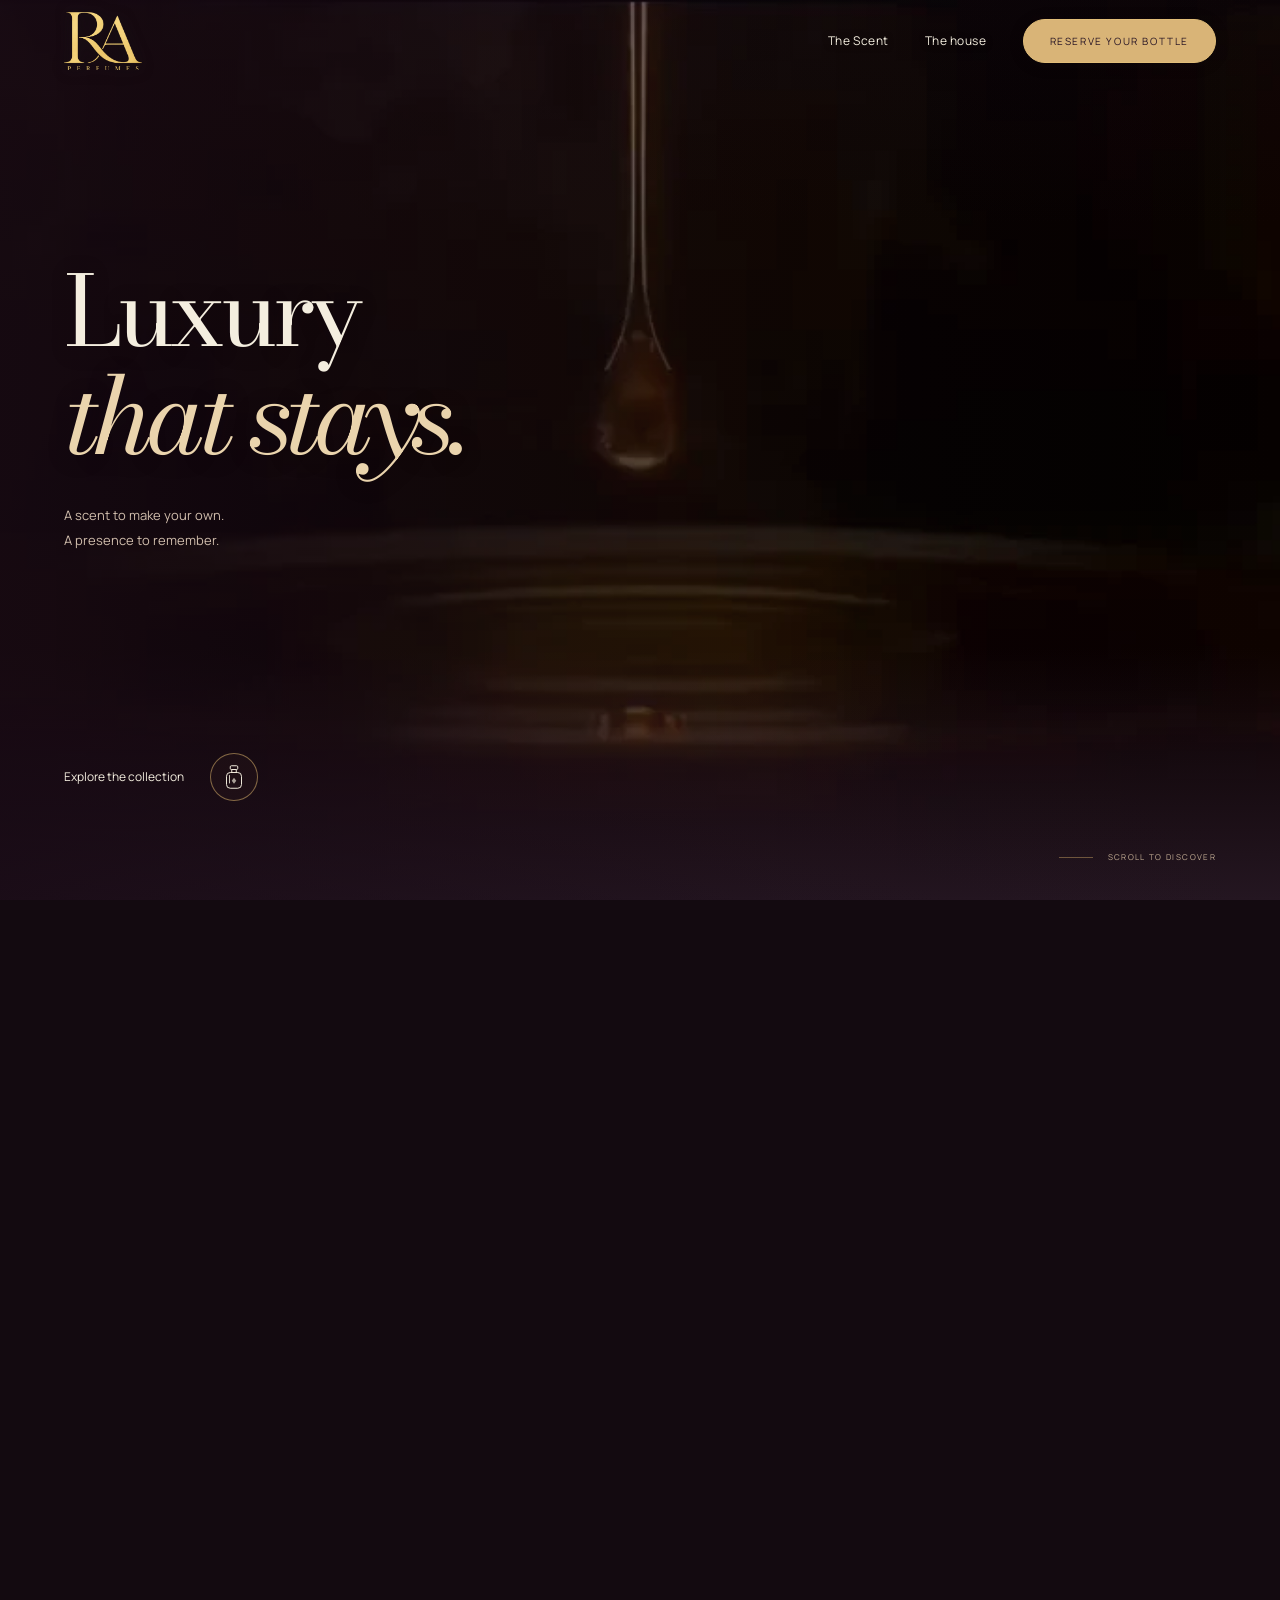
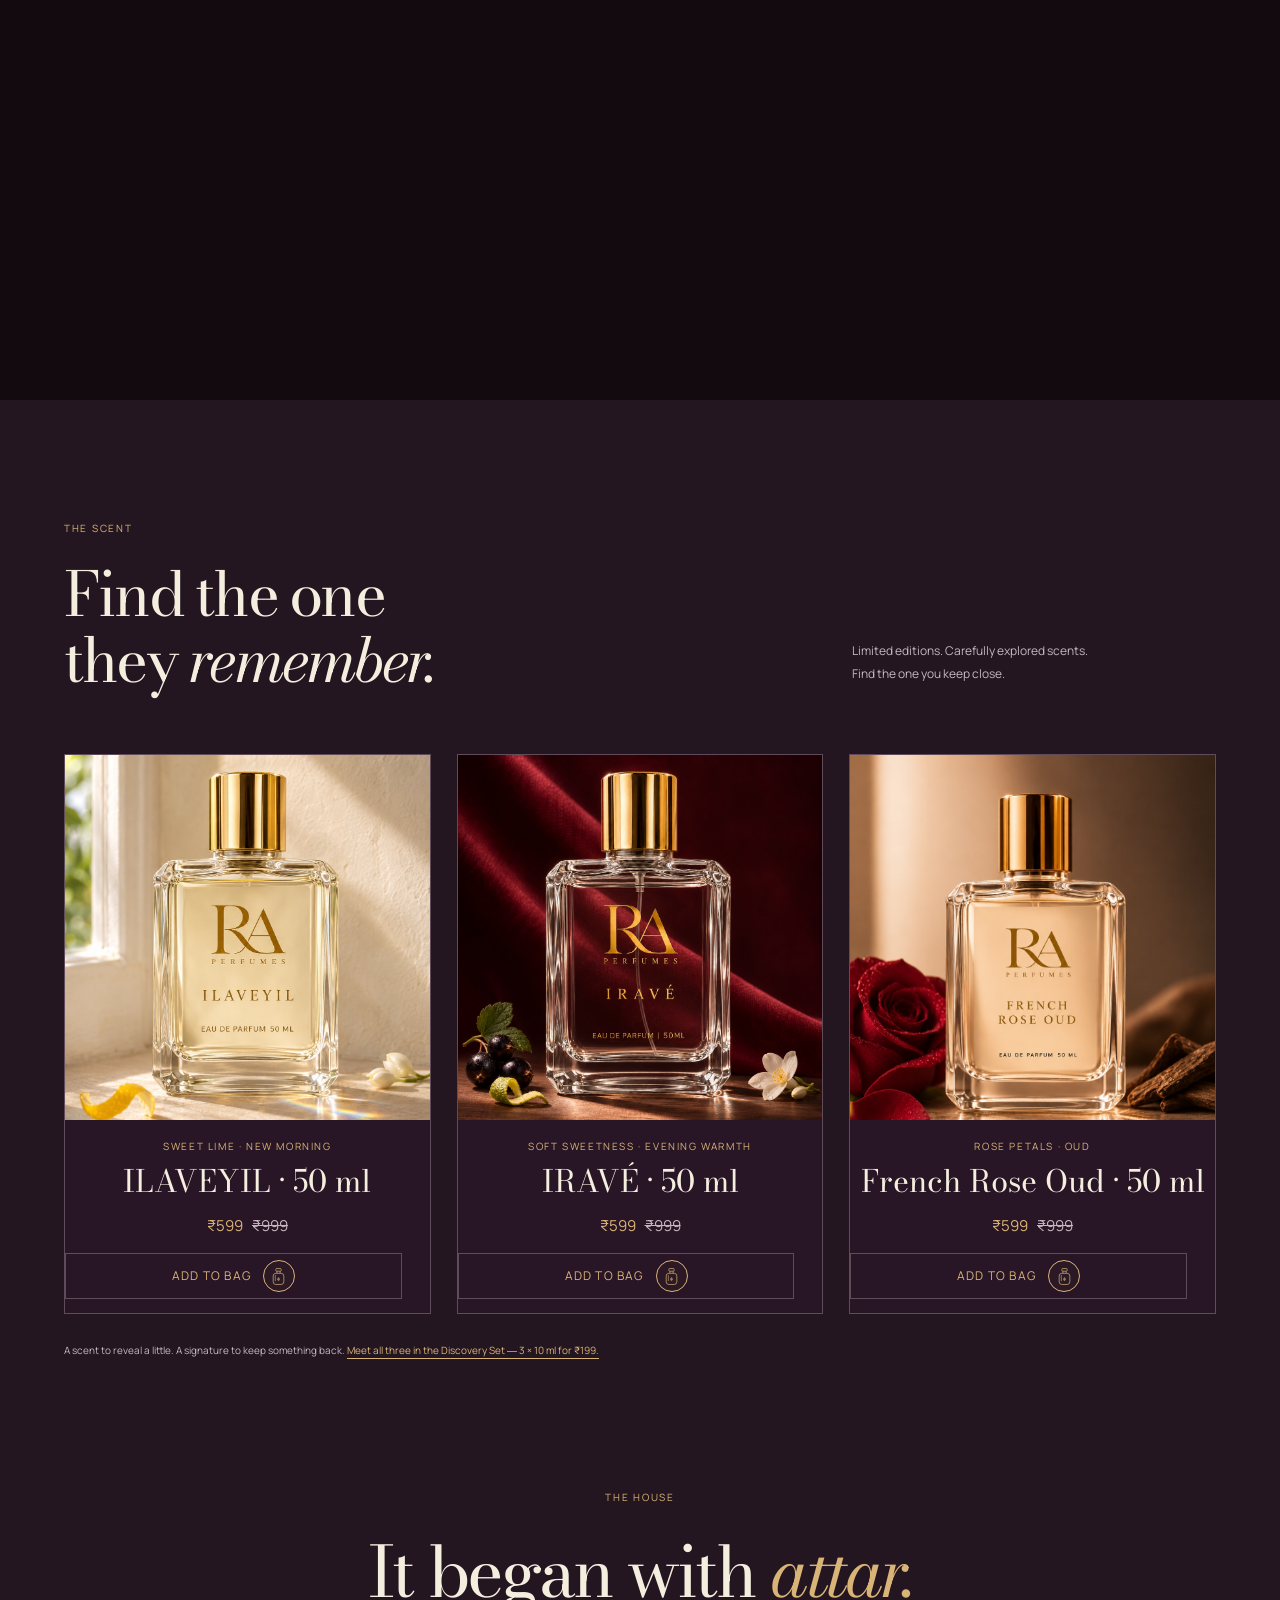
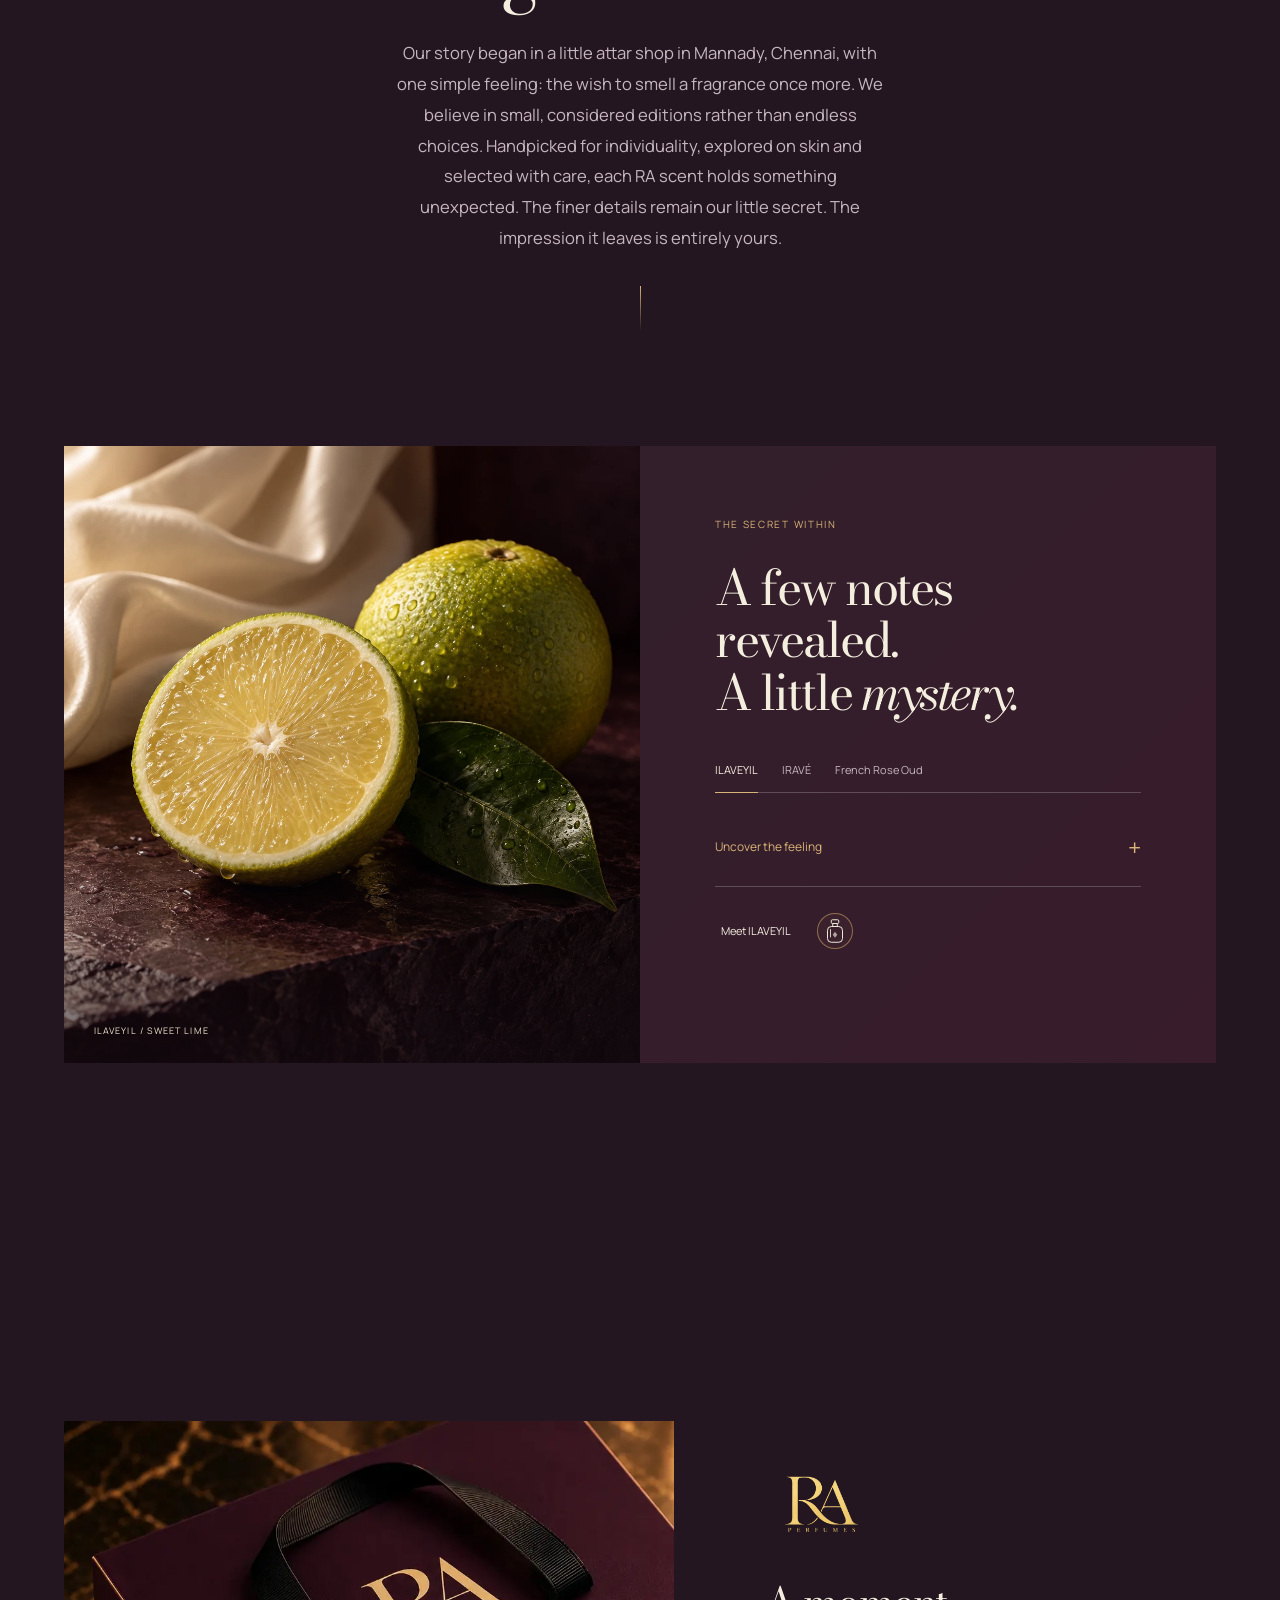
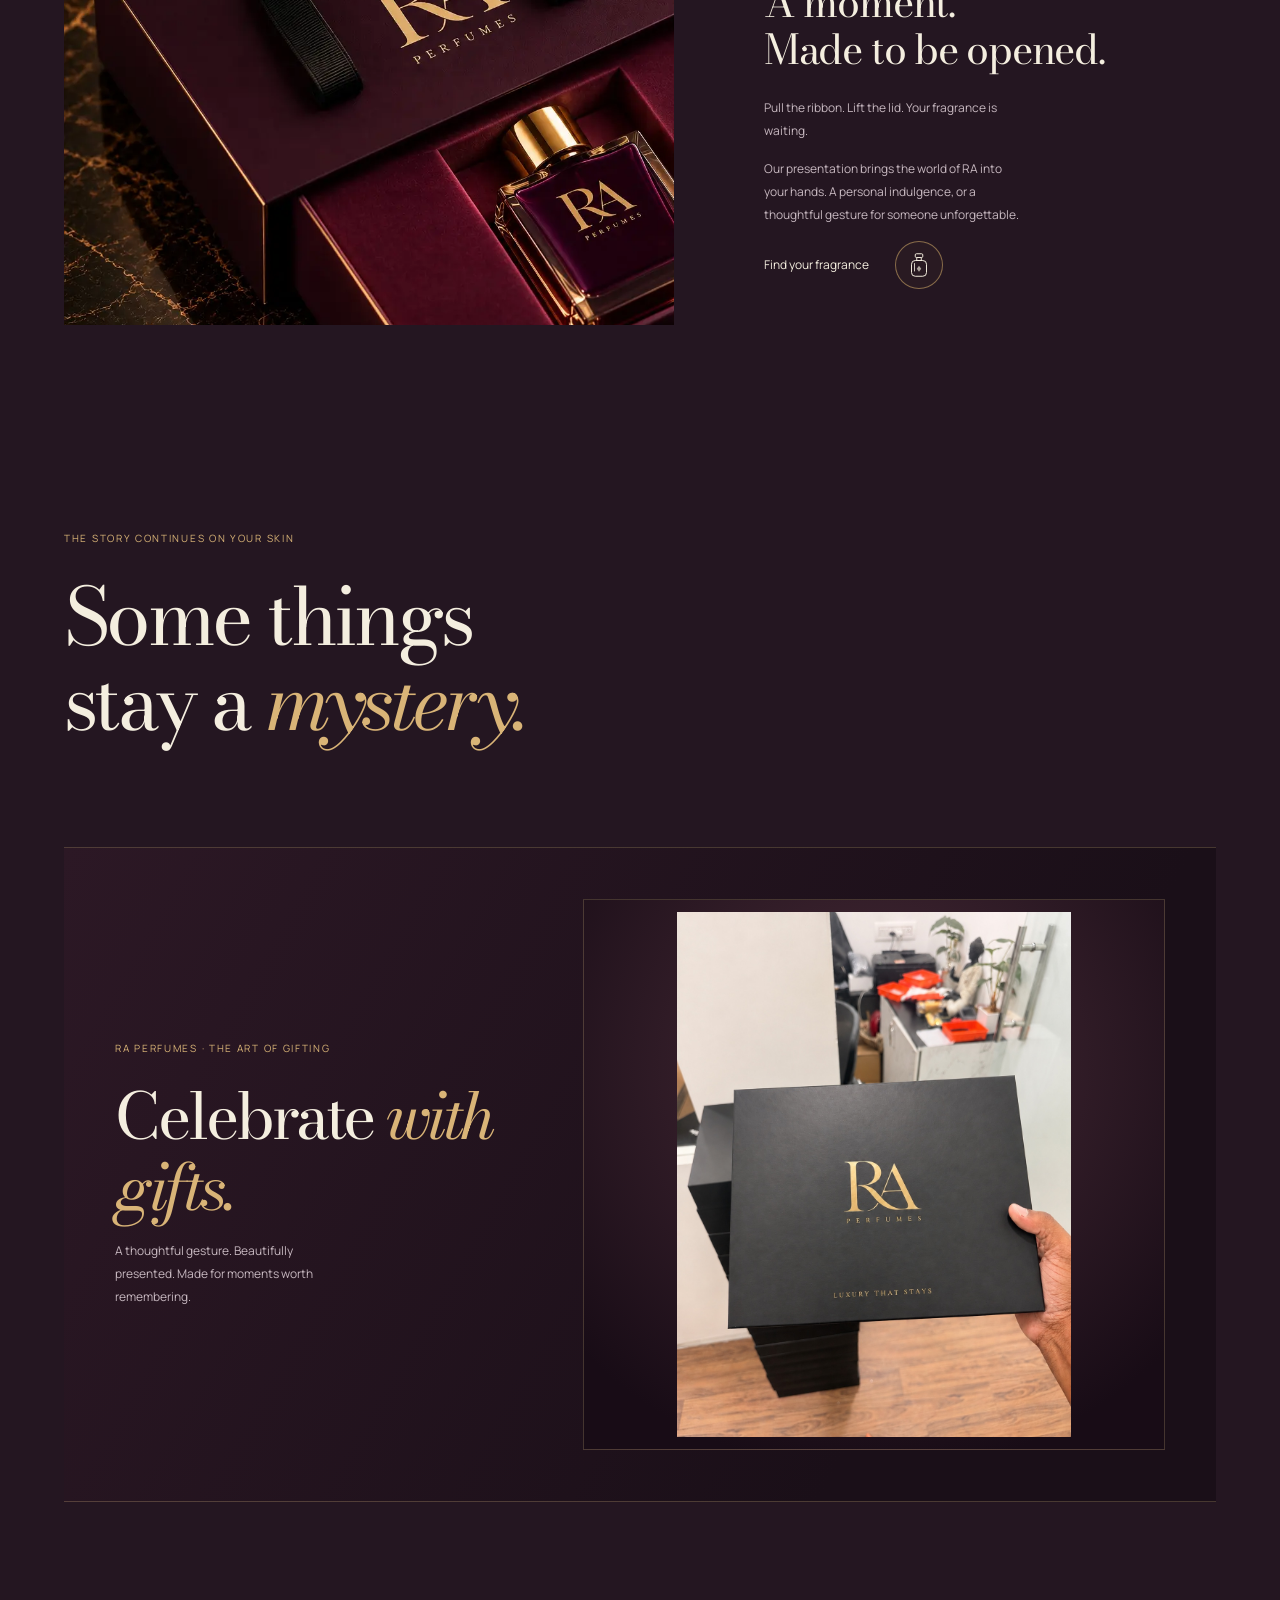
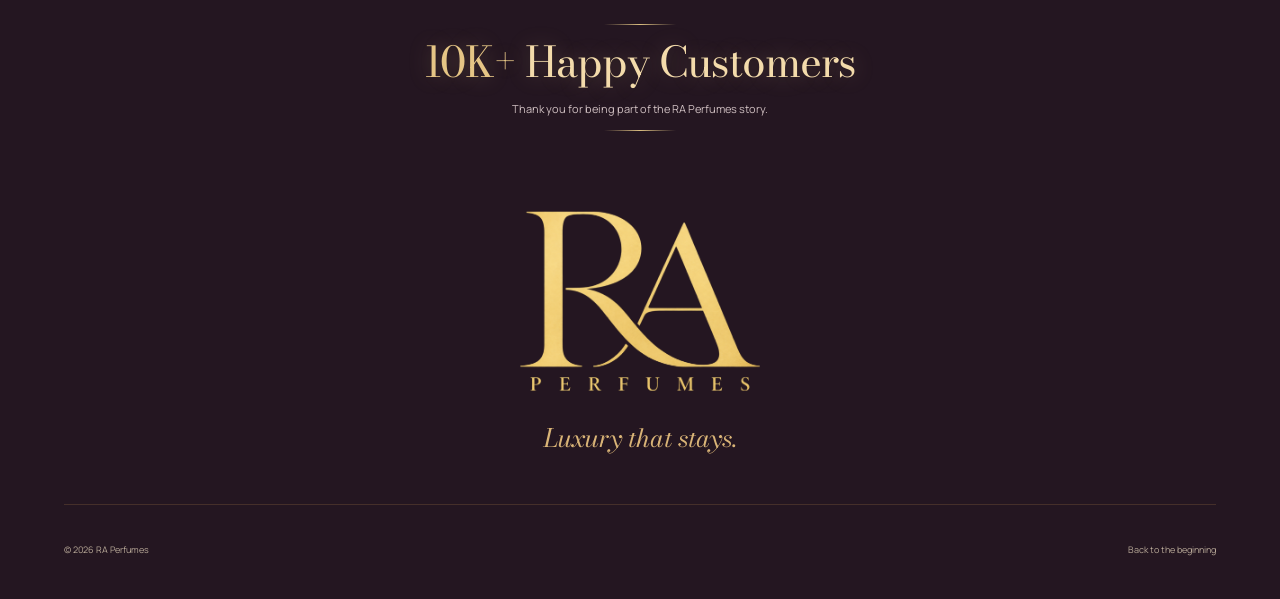
==== commit 60d08ca6: "Keep delivery PIN only in final checkout; remove it from fragrance product pages" ====
--- a/index.html
+++ b/index.html
@@ -17,7 +17,7 @@
   <link rel="preload" href="assets/sans.woff" as="font" type="font/woff" crossorigin>
   <link rel="stylesheet" href="styles.css?v=20261108-noarrows1">
   <script src="phone-auth.js" defer></script>
-  <script src="app.js?v=20261108-deliveryzones2" defer></script>
+  <script src="app.js?v=20261110-checkoutonly1" defer></script>
   <script src="film.js?v=2b9716e3926a" defer></script>
   <script src="diwali-gallery.js?v=20261107-diwali2" defer></script>
 </head>
@@ -149,7 +149,7 @@
         <p class="eyebrow">RA Perfumes · Eau de parfum</p><h2 id="product-title">ILAVEYIL</h2><p class="product-story"></p>
         <fieldset class="sizes"><legend>Bottle size</legend><button type="button" class="size-option" data-size="30" aria-pressed="false">30 ml</button><button type="button" class="size-option" data-size="50" aria-pressed="true">50 ml</button><button type="button" class="size-option" data-size="100" aria-pressed="false">100 ml</button></fieldset>
         <div class="price-line"><s id="product-original" aria-label="Original price">₹999</s><span class="price" id="product-price">₹599</span><small id="product-size-caption">50 ml</small></div>
-        <div class="delivery-check"><label for="product-pin">Delivery PIN code</label><div class="pin-row"><input id="product-pin" data-pin-input inputmode="numeric" autocomplete="postal-code" maxlength="6" pattern="[1-9][0-9]{5}" placeholder="6-digit PIN code" aria-describedby="product-delivery-status"><button type="button" data-check-pin>Check availability</button></div><p class="delivery-status" id="product-delivery-status" data-pin-status role="status">Enter your PIN code to check delivery availability.</p></div><button class="primary-button" id="add-selection">Add to my bag <span class="arrow-disc perfume-disc" aria-hidden="true"><svg class="perfume-icon" viewBox="0 0 32 36" fill="none" aria-hidden="true"><rect x="11" y="3" width="10" height="5" rx="1.5" stroke="currentColor" stroke-width="1.3"/><path d="M13 8v4m6-4v4" stroke="currentColor" stroke-width="1.3"/><rect x="6" y="12" width="20" height="21" rx="5" stroke="currentColor" stroke-width="1.3"/><path d="M10 16v10" stroke="currentColor" stroke-width="1.1" stroke-linecap="round"/><path d="m16 19 3 4-3 4-3-4 3-4Z" fill="currentColor" opacity=".65"/></svg></span></button>
+        <button class="primary-button" id="add-selection">Add to my bag <span class="arrow-disc perfume-disc" aria-hidden="true"><svg class="perfume-icon" viewBox="0 0 32 36" fill="none" aria-hidden="true"><rect x="11" y="3" width="10" height="5" rx="1.5" stroke="currentColor" stroke-width="1.3"/><path d="M13 8v4m6-4v4" stroke="currentColor" stroke-width="1.3"/><rect x="6" y="12" width="20" height="21" rx="5" stroke="currentColor" stroke-width="1.3"/><path d="M10 16v10" stroke="currentColor" stroke-width="1.1" stroke-linecap="round"/><path d="m16 19 3 4-3 4-3-4 3-4Z" fill="currentColor" opacity=".65"/></svg></span></button>
         <p class="detail-small">Your next signature, beautifully personal.</p>
       </div>
     </div>
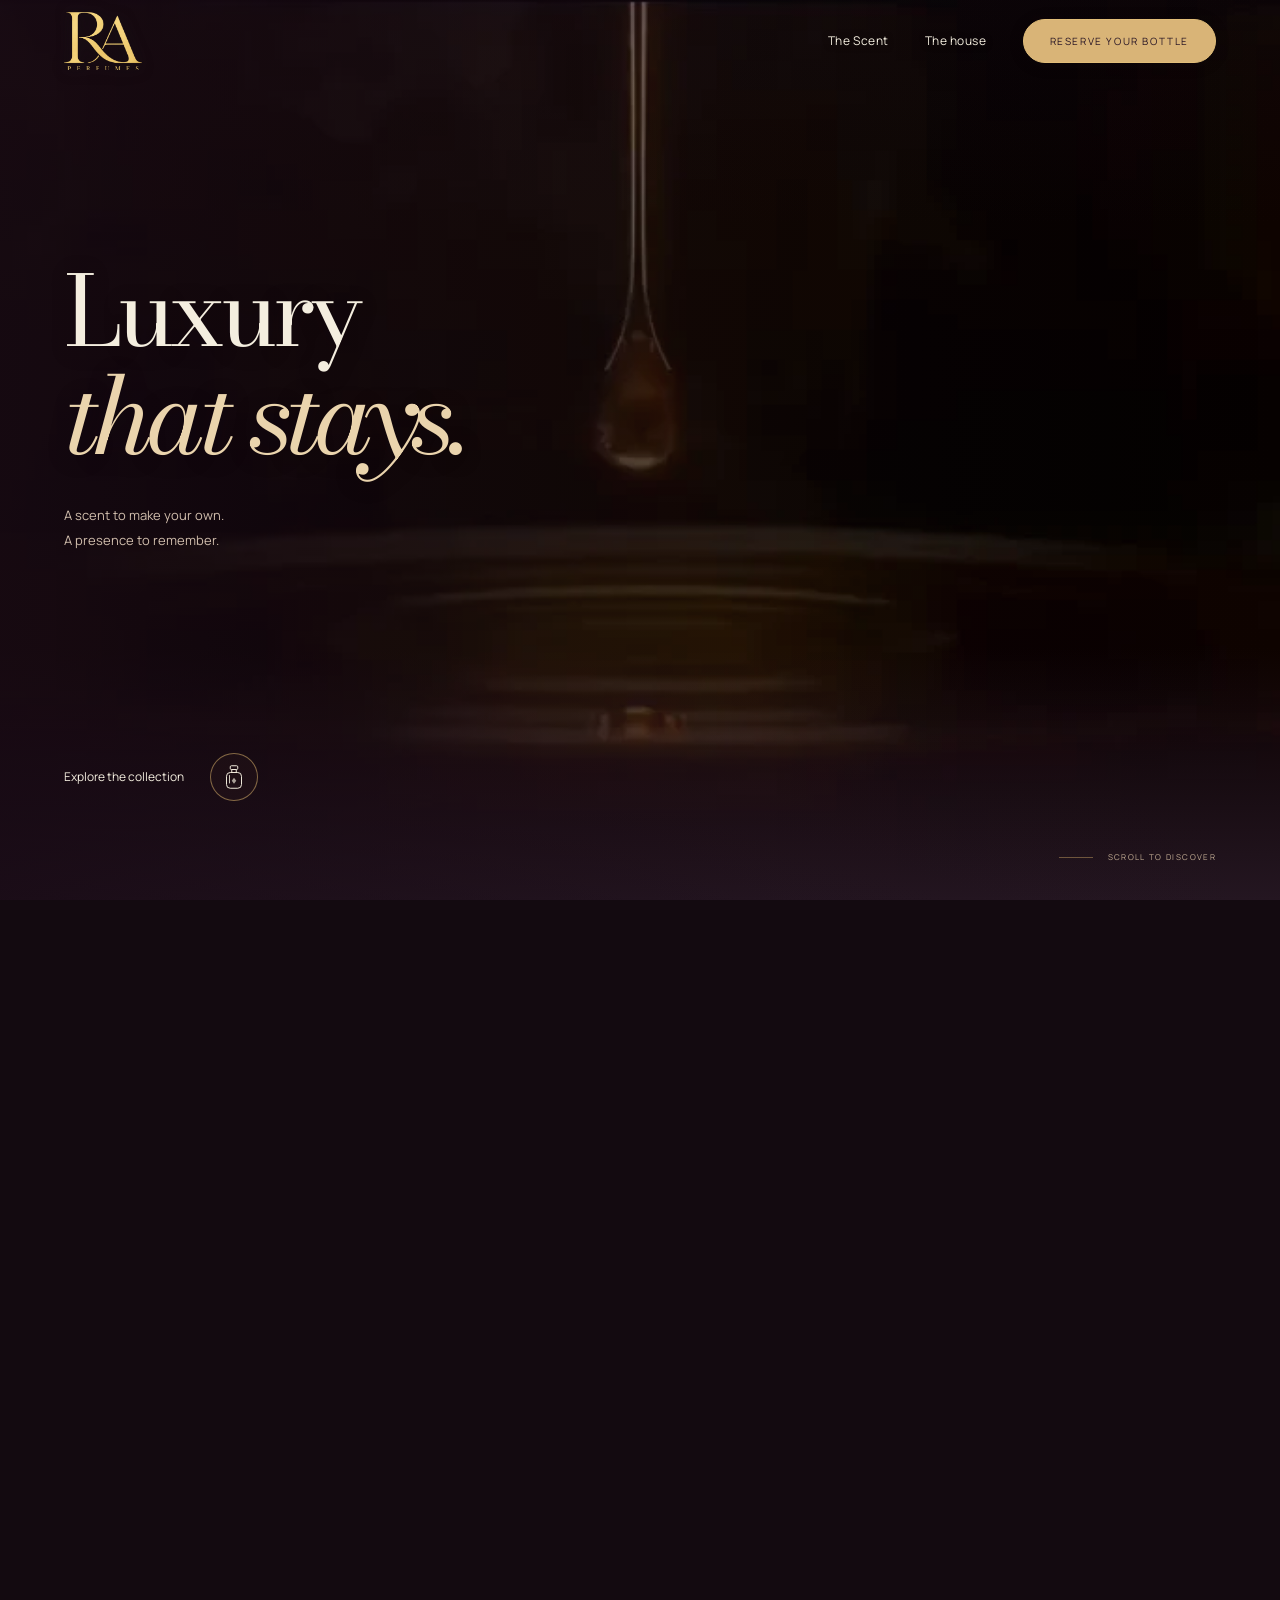
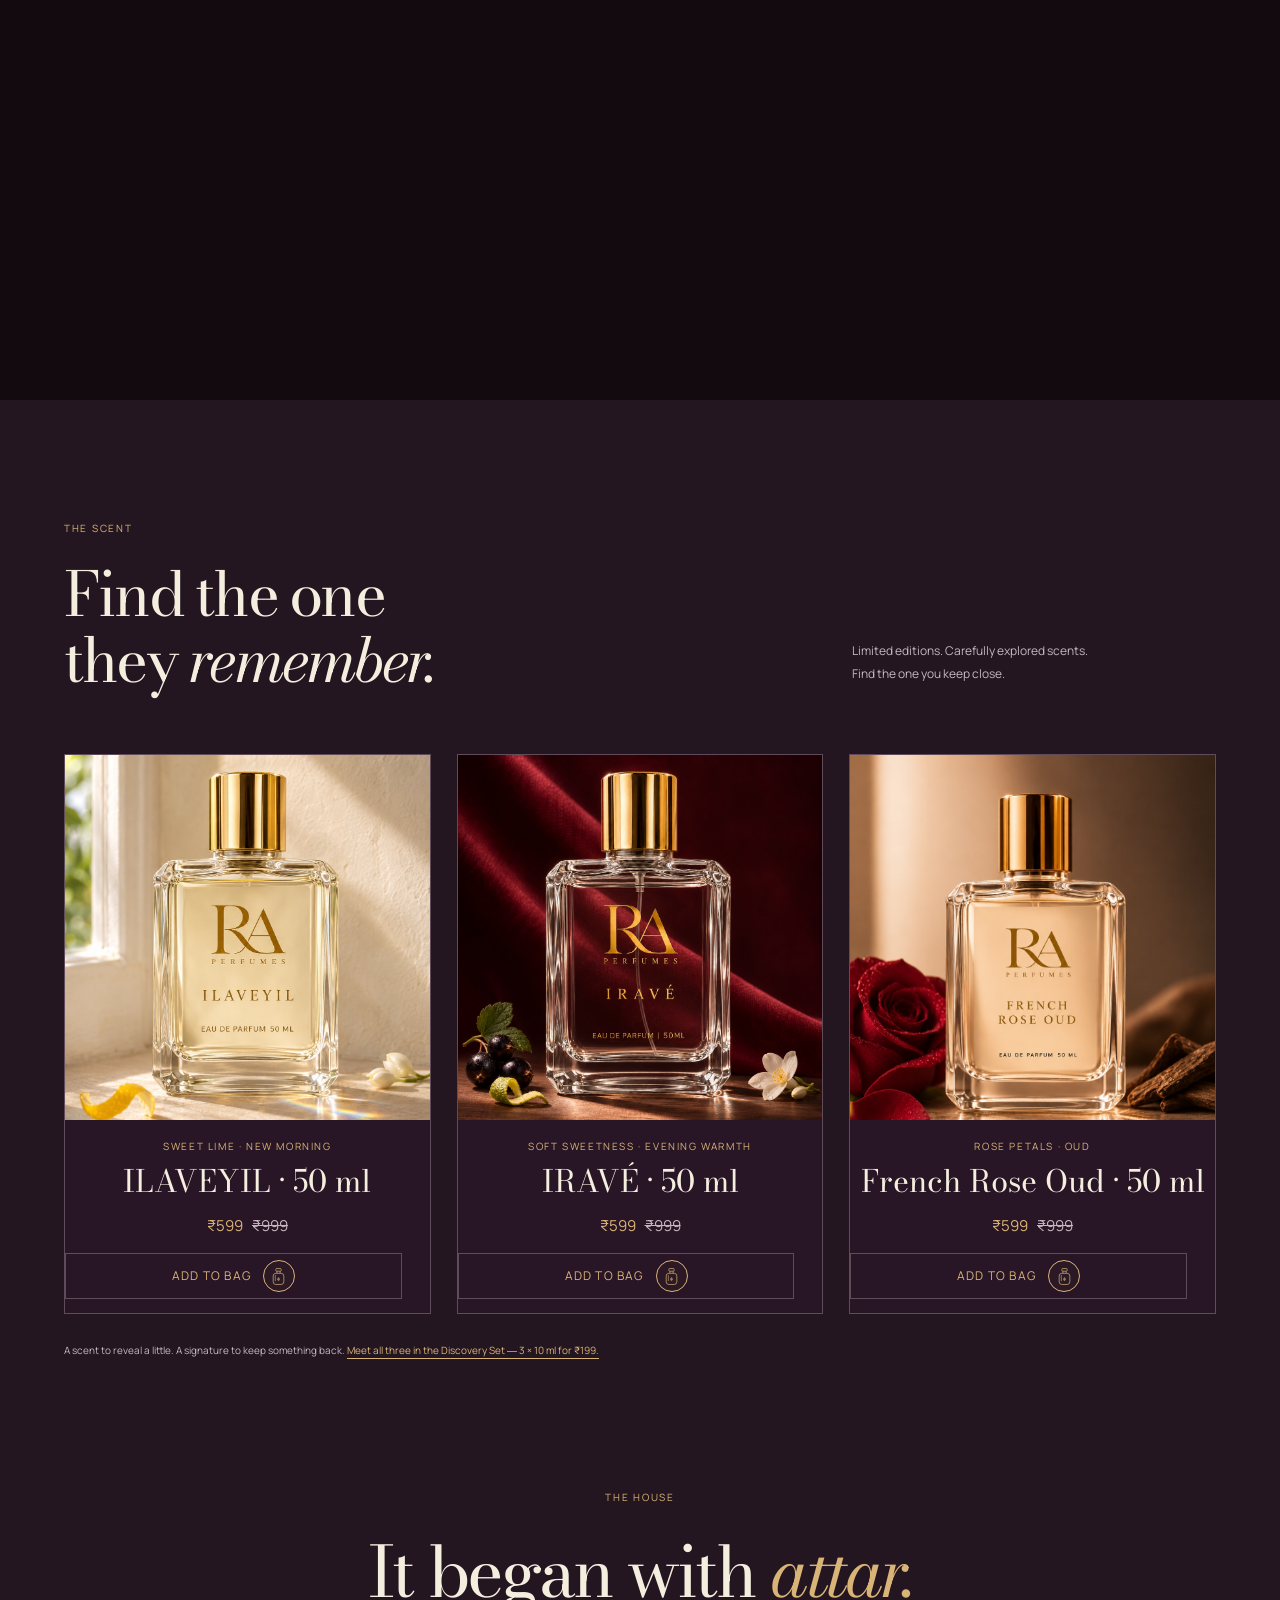
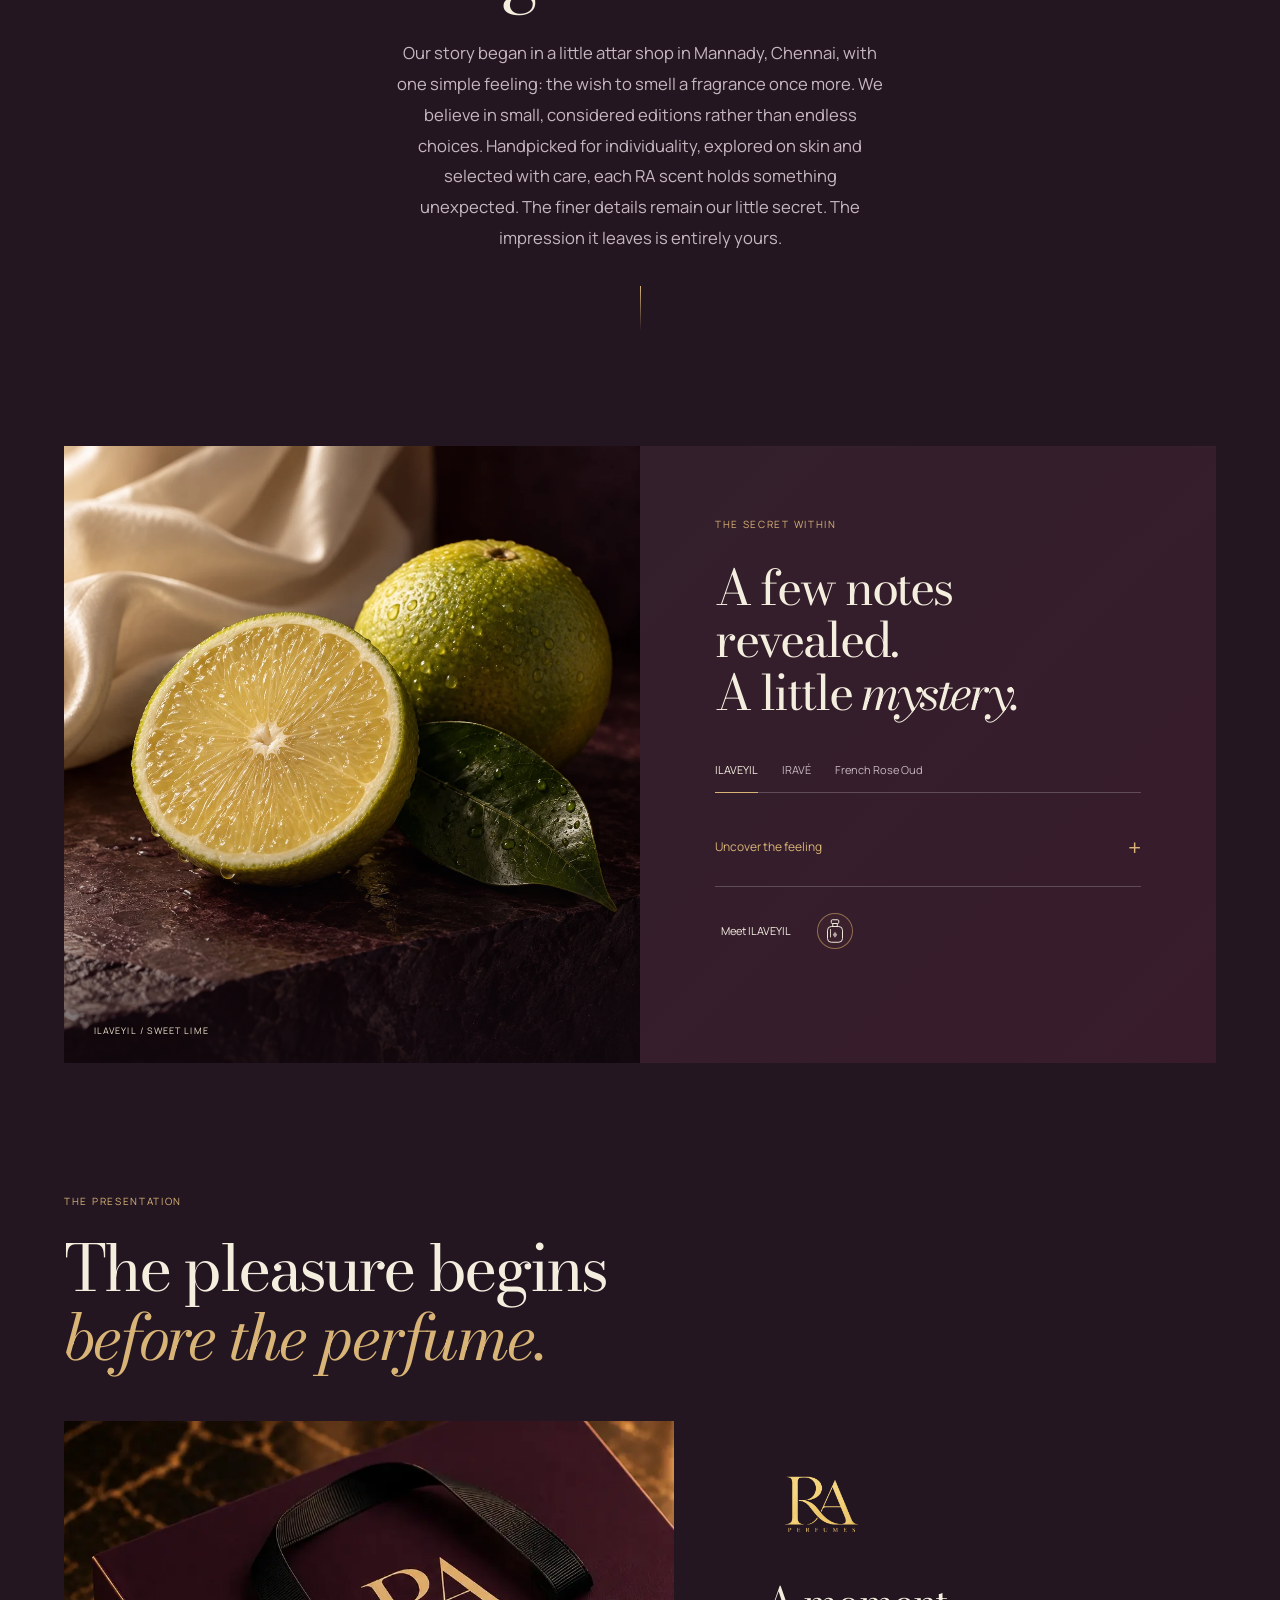
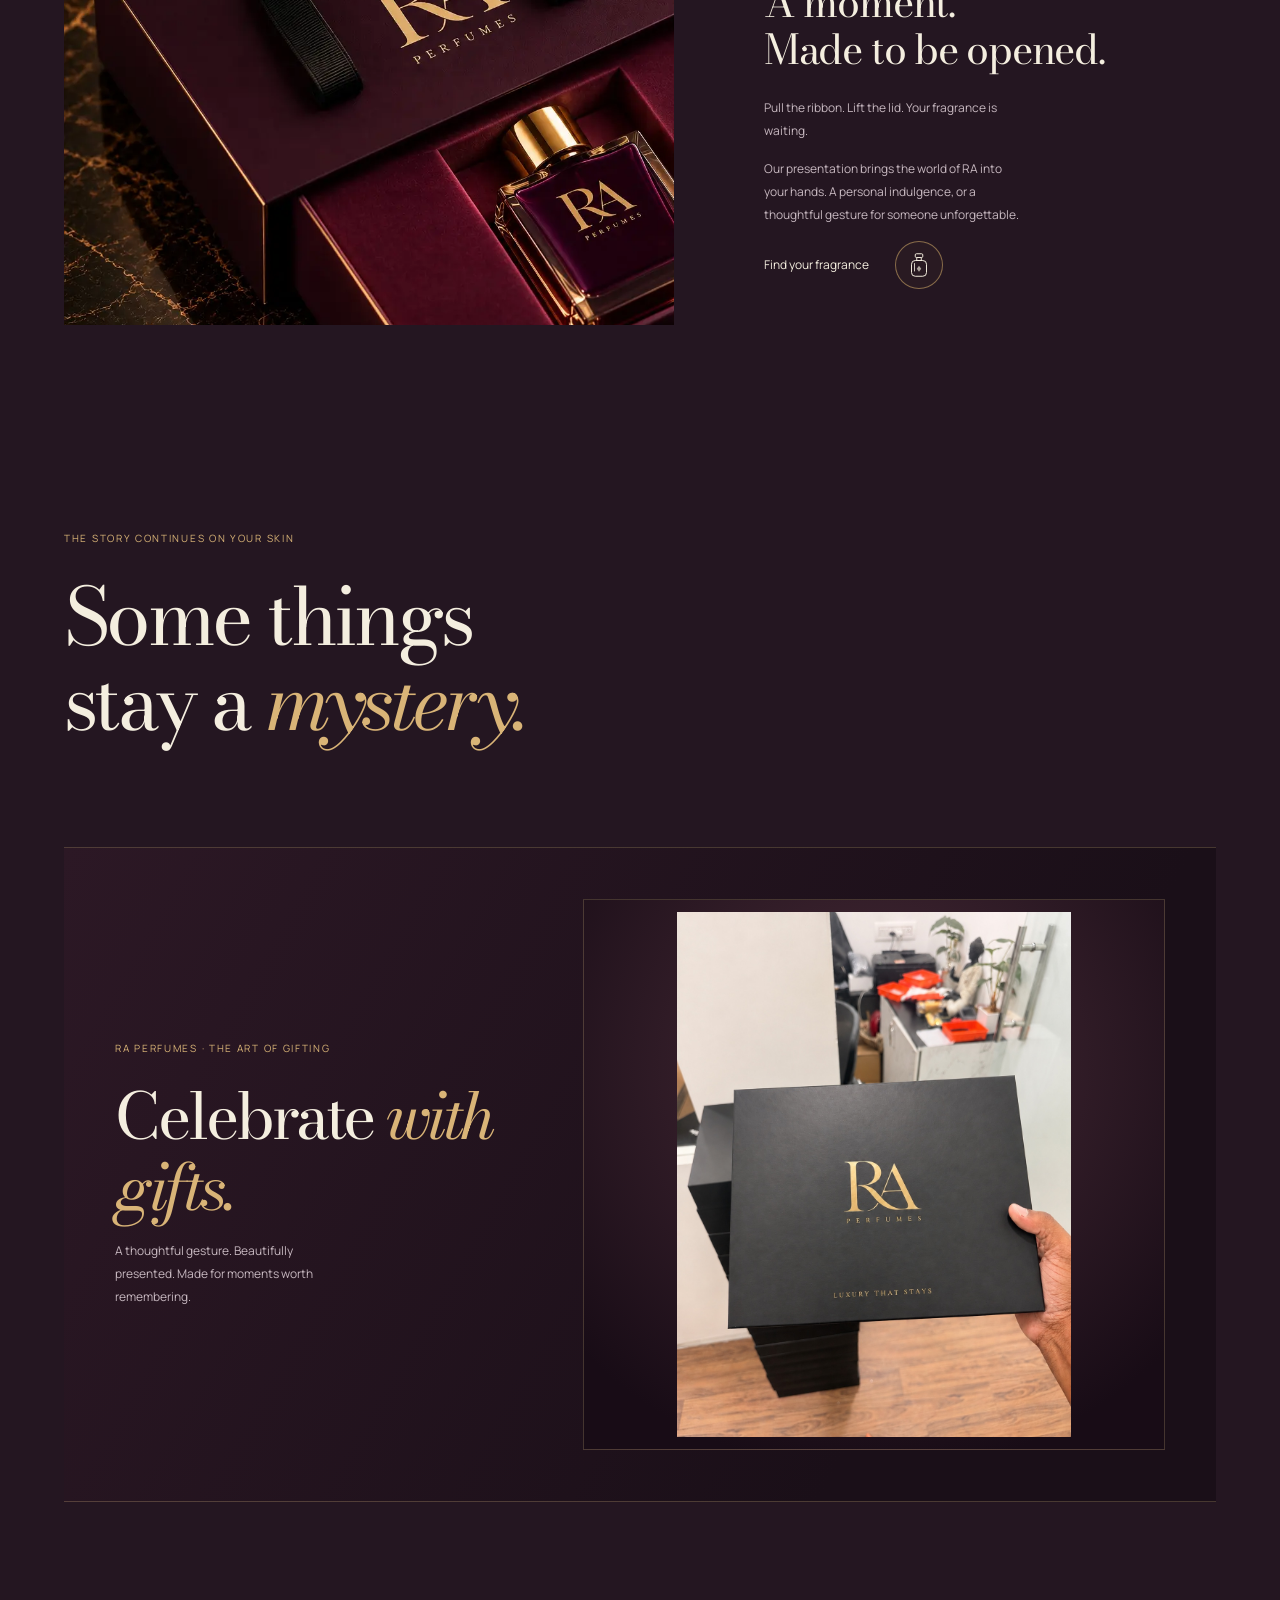
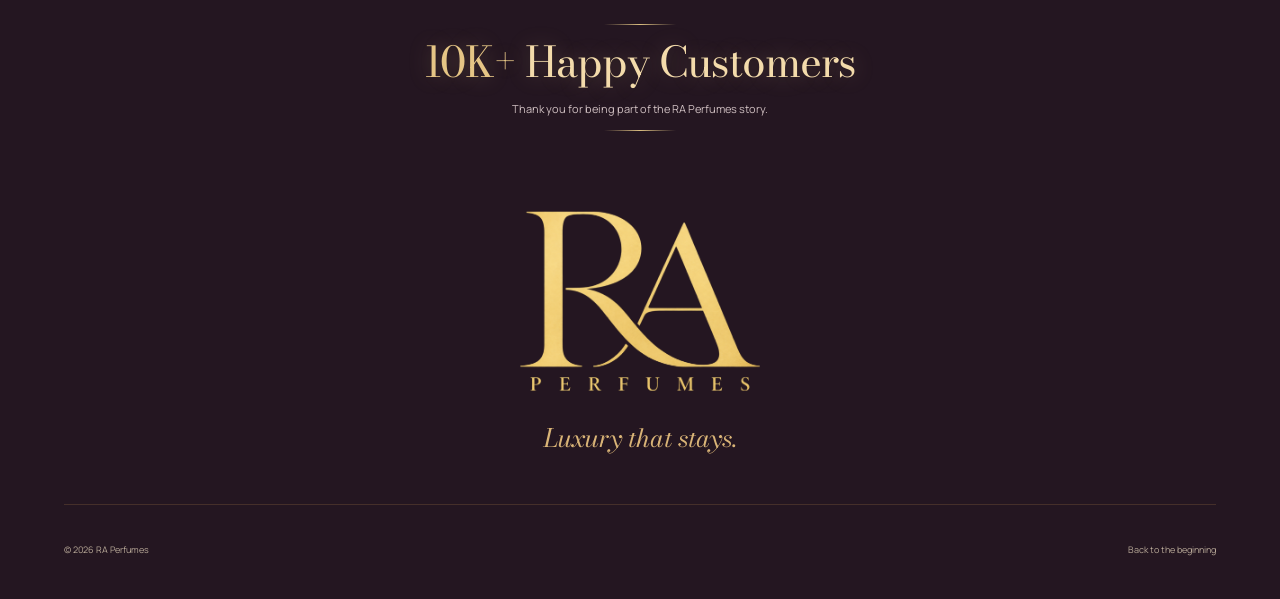
==== commit 254c25e9: "Add simple mobile validation message and gift photo navigation to preview" ====
--- a/index.html
+++ b/index.html
@@ -15,9 +15,9 @@
   <link rel="preload" href="assets/display.woff" as="font" type="font/woff" crossorigin>
   <link rel="preload" href="assets/display-italic.woff" as="font" type="font/woff" crossorigin>
   <link rel="preload" href="assets/sans.woff" as="font" type="font/woff" crossorigin>
-  <link rel="stylesheet" href="styles.css?v=20261108-noarrows1">
+  <link rel="stylesheet" href="styles.css?v=20261110-mobilegift3">
   <script src="phone-auth.js" defer></script>
-  <script src="app.js?v=20261110-checkoutonly1" defer></script>
+  <script src="app.js?v=20261110-mobilegift3" defer></script>
   <script src="film.js?v=2b9716e3926a" defer></script>
   <script src="diwali-gallery.js?v=20261107-diwali2" defer></script>
 </head>
@@ -129,6 +129,8 @@
           <figure class="diwali-gallery-slide"><img src="assets/diwali-closed.jpg" alt="Black RA Perfumes gift box with gold logo and Luxury that stays lettering" width="1536" height="2048" loading="lazy" decoding="async"></figure>
           <figure class="diwali-gallery-slide"><img src="assets/diwali-open.jpg" alt="RA Perfumes open gift box with a black fragrance bottle, sweets, decorative pieces and a greeting card" width="1536" height="2048" loading="lazy" decoding="async"></figure>
         </div>
+        <button type="button" class="diwali-arrow diwali-prev" data-diwali-step="-1" aria-label="Previous gift photo"><span aria-hidden="true">‹</span></button>
+        <button type="button" class="diwali-arrow diwali-next" data-diwali-step="1" aria-label="Next gift photo"><span aria-hidden="true">›</span></button>
       </div>
     </section>
     <div class="trust-milestone reveal" aria-label="10K plus happy customers">
@@ -161,9 +163,9 @@
       <section id="details-step" hidden>
         <button class="back-link" id="back-to-bag">← Back to your bag</button><h2 class="bag-title" id="details-title" tabindex="-1">A name behind the scent.</h2><p class="step-intro">Tell us who this fragrance is for. Your selection is waiting.</p>
         <div class="mini-summary" id="details-summary"></div>
-        <form id="customer-form"><div class="delivery-check"><label for="customer-pin">Delivery PIN code</label><div class="pin-row"><input id="customer-pin" data-pin-input inputmode="numeric" autocomplete="postal-code" maxlength="6" pattern="[1-9][0-9]{5}" placeholder="6-digit PIN code" aria-describedby="customer-delivery-status"><button type="button" data-check-pin>Check availability</button></div><p class="delivery-status" id="customer-delivery-status" data-pin-status role="status">Enter your PIN code to check delivery availability.</p></div><div class="checkout-totals" id="checkout-totals" aria-live="polite"></div>
+        <form id="customer-form" novalidate><div class="delivery-check"><label for="customer-pin">Delivery PIN code</label><div class="pin-row"><input id="customer-pin" data-pin-input inputmode="numeric" autocomplete="postal-code" maxlength="6" pattern="[1-9][0-9]{5}" placeholder="6-digit PIN code" aria-describedby="customer-delivery-status"><button type="button" data-check-pin>Check availability</button></div><p class="delivery-status" id="customer-delivery-status" data-pin-status role="status">Enter your PIN code to check delivery availability.</p></div><div class="checkout-totals" id="checkout-totals" aria-live="polite"></div>
           <label for="customer-name">Your name</label><input id="customer-name" name="name" type="text" autocomplete="name" placeholder="Full name" required minlength="2" maxlength="80">
-          <label for="customer-mobile">Mobile number</label><input id="customer-mobile" name="mobile" type="tel" autocomplete="tel-national" inputmode="numeric" pattern="[6-9][0-9]{9}" placeholder="10-digit mobile number" required minlength="10" maxlength="10">
+          <label for="customer-mobile">Mobile number</label><input id="customer-mobile" name="mobile" type="tel" autocomplete="tel-national" inputmode="numeric" pattern="[6-9][0-9]{9}" placeholder="10-digit mobile number" required minlength="10" maxlength="10" aria-describedby="mobile-error"><span id="mobile-error" class="mobile-error" role="alert" hidden>Invalid number</span>
           <label for="customer-email">Email address</label><input id="customer-email" name="email" type="email" autocomplete="email" placeholder="you@example.com" required maxlength="150">
           <button class="primary-button whatsapp-button" type="submit">Continue <span class="arrow-disc perfume-disc" aria-hidden="true"><svg class="perfume-icon" viewBox="0 0 32 36" fill="none" aria-hidden="true"><rect x="11" y="3" width="10" height="5" rx="1.5" stroke="currentColor" stroke-width="1.3"/><path d="M13 8v4m6-4v4" stroke="currentColor" stroke-width="1.3"/><rect x="6" y="12" width="20" height="21" rx="5" stroke="currentColor" stroke-width="1.3"/><path d="M10 16v10" stroke="currentColor" stroke-width="1.1" stroke-linecap="round"/><path d="m16 19 3 4-3 4-3-4 3-4Z" fill="currentColor" opacity=".65"/></svg></span></button>
           <p id="order-feedback" class="detail-small form-note" role="status">Continue opens your order in WhatsApp for you to review and send.</p>
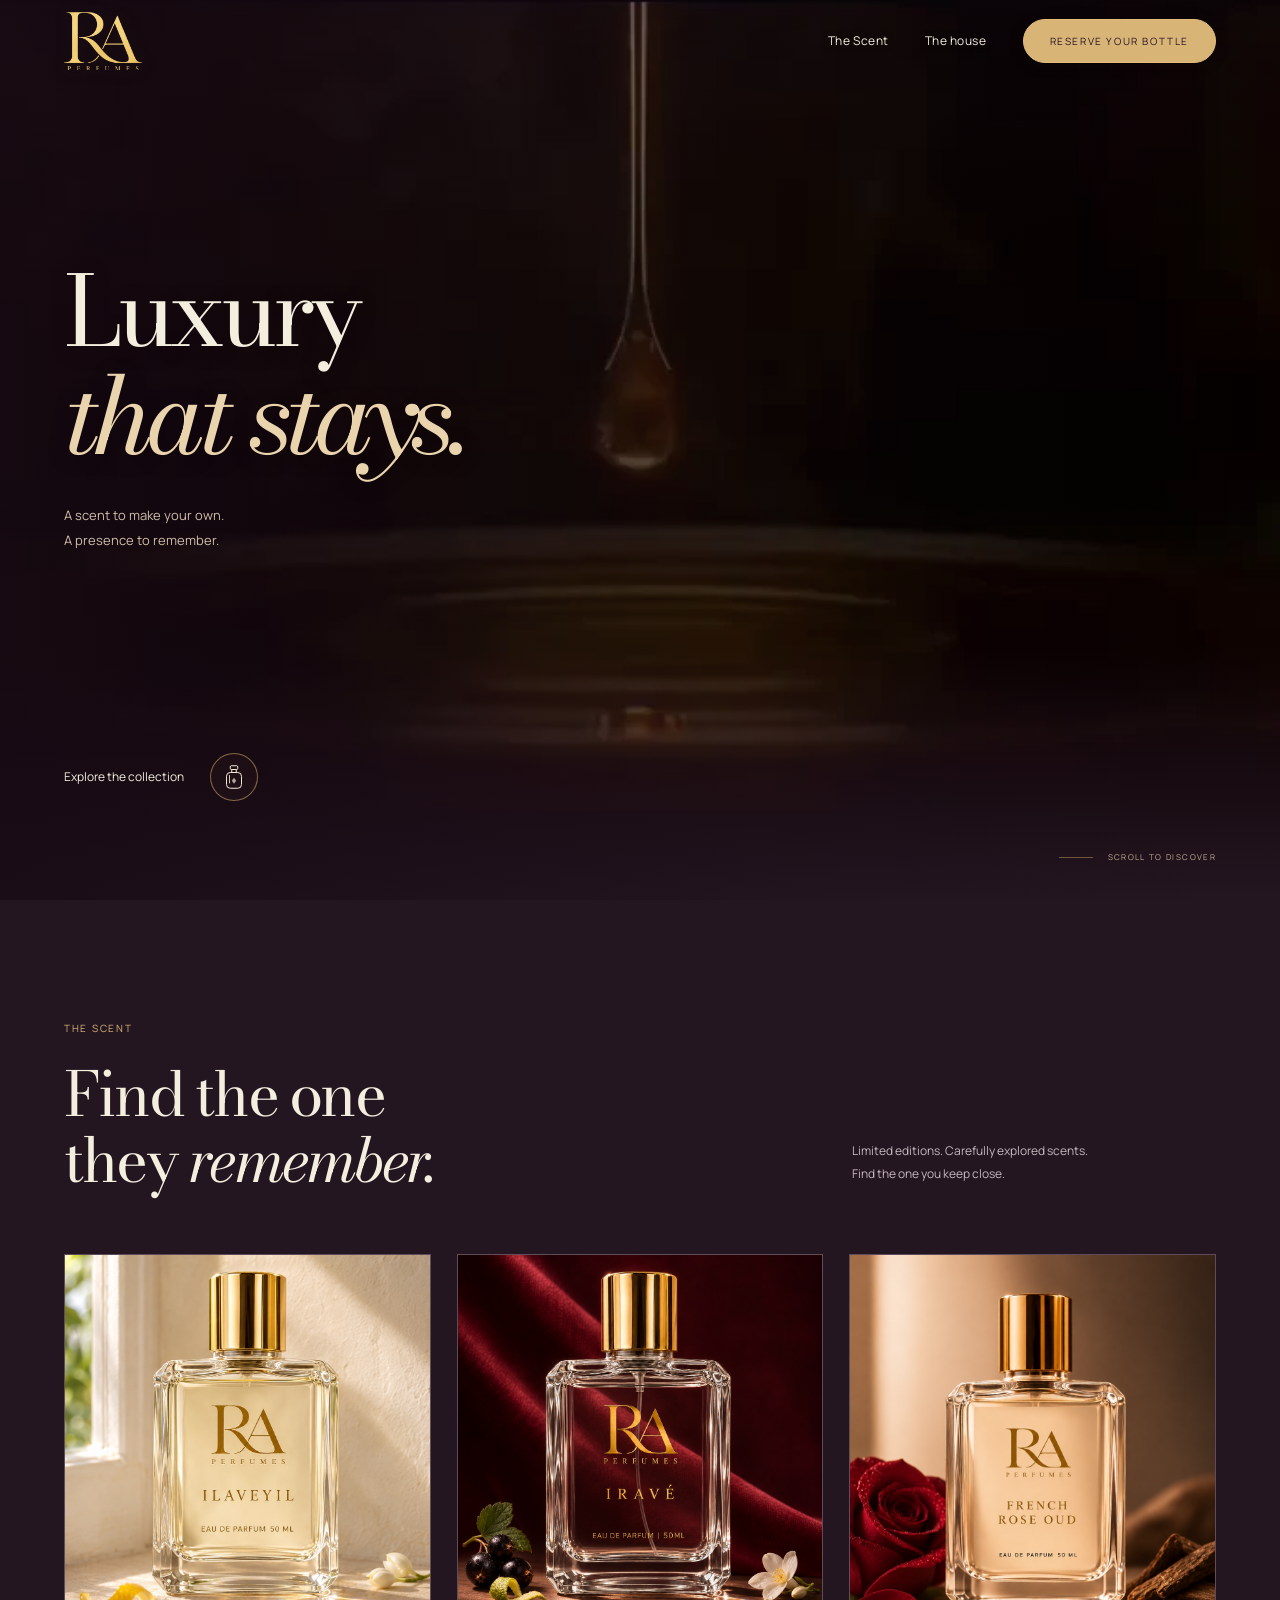
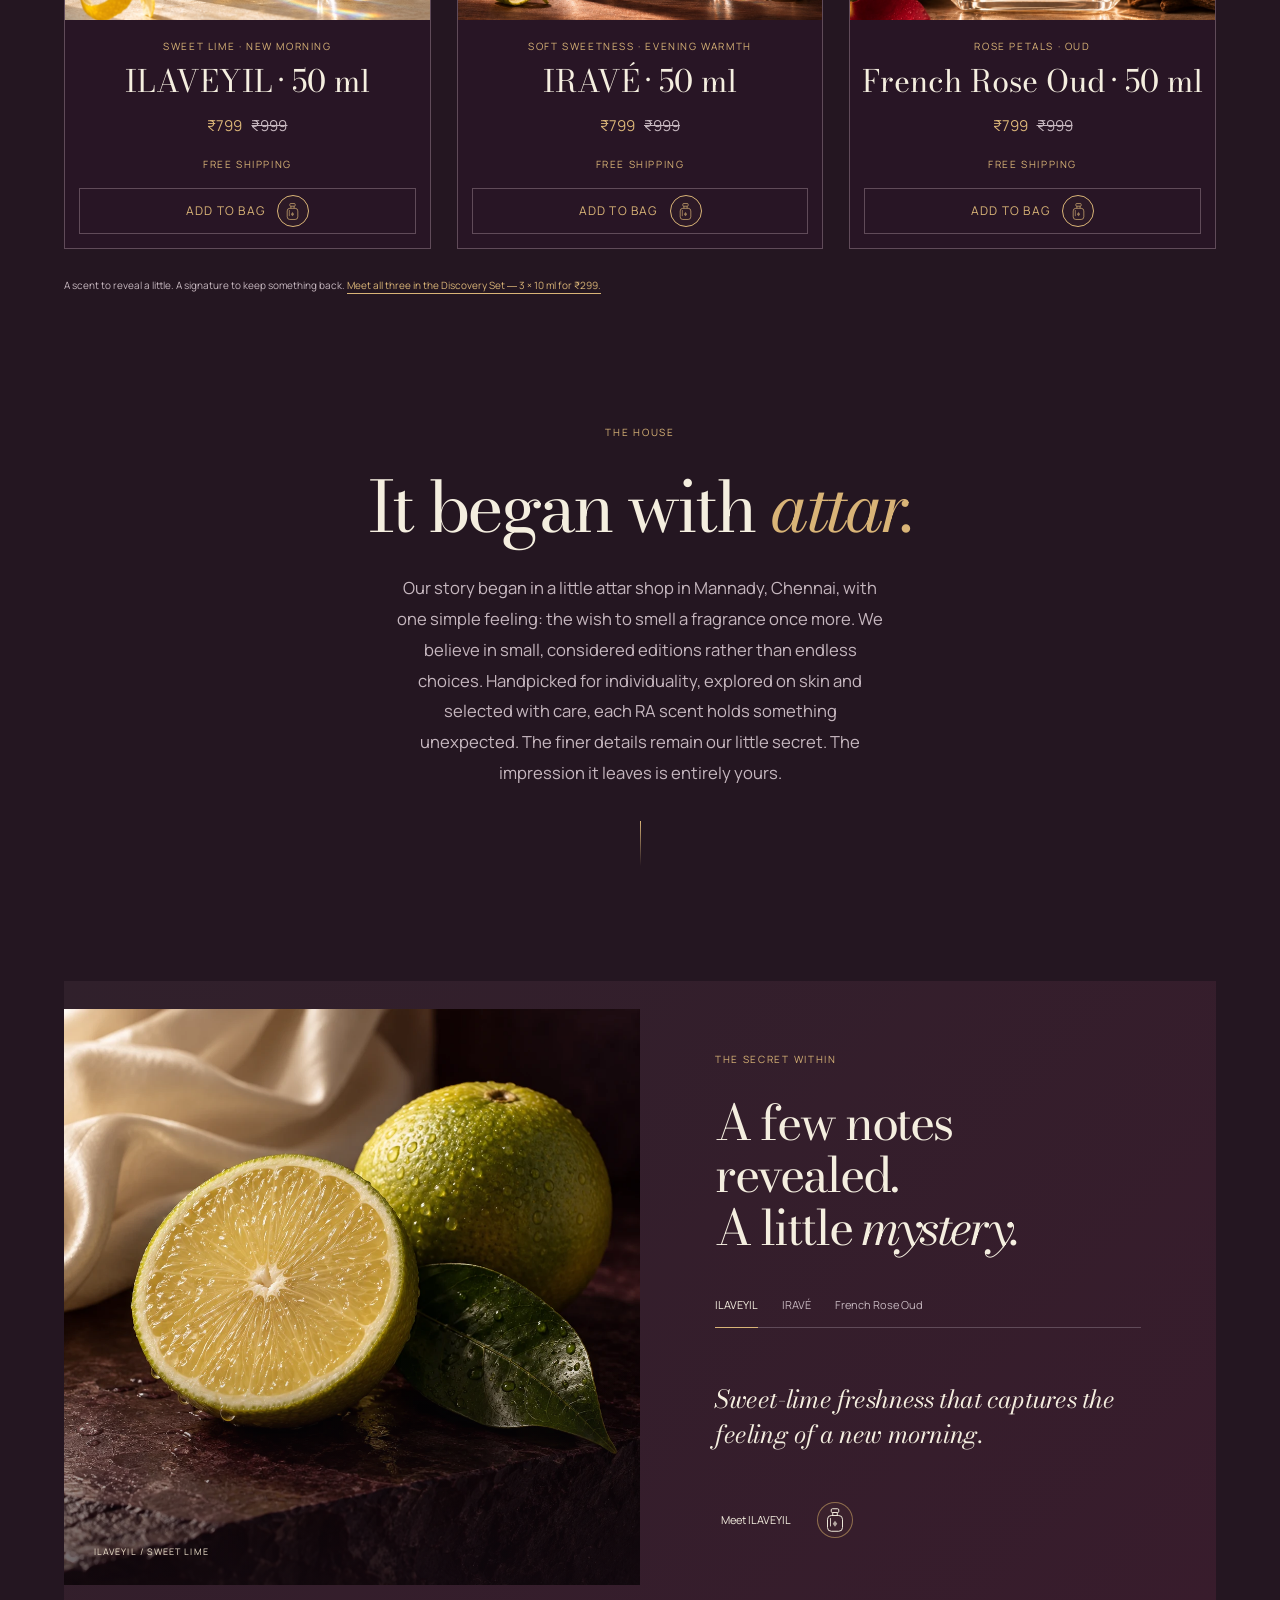
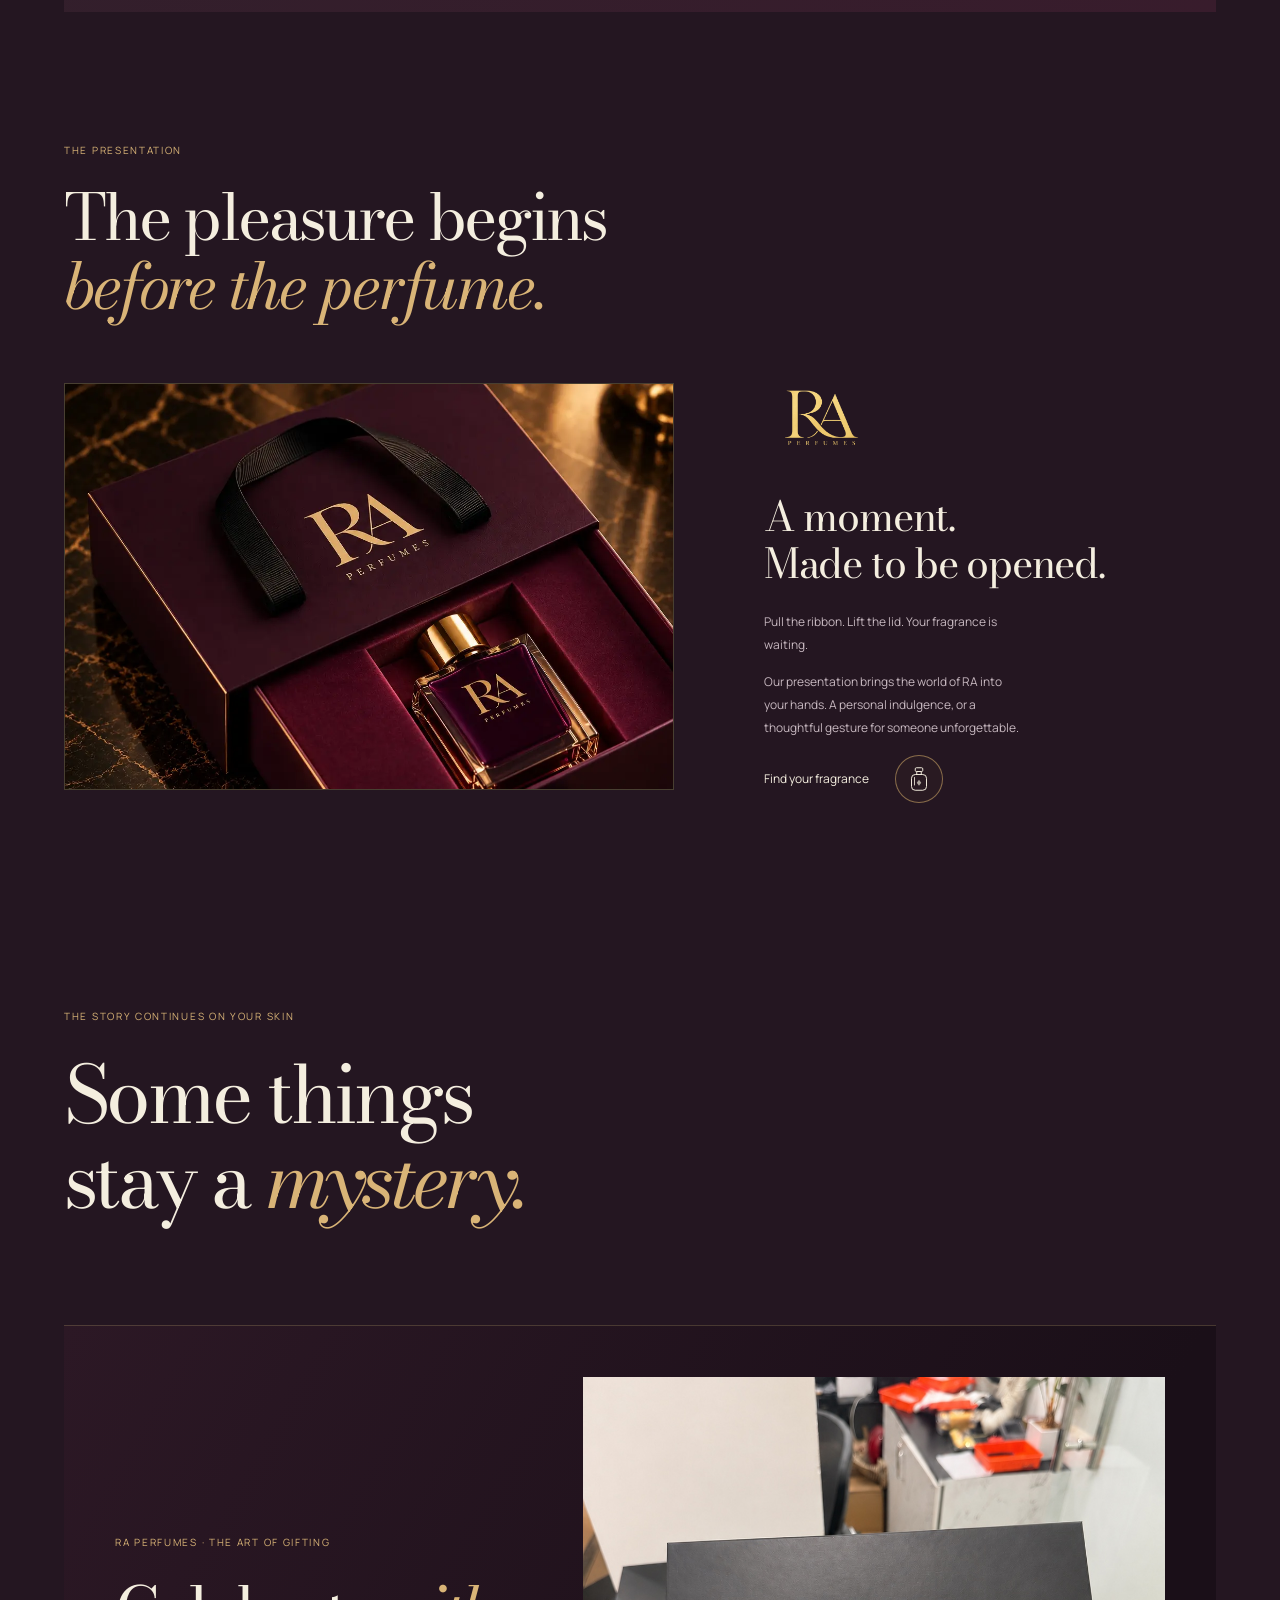
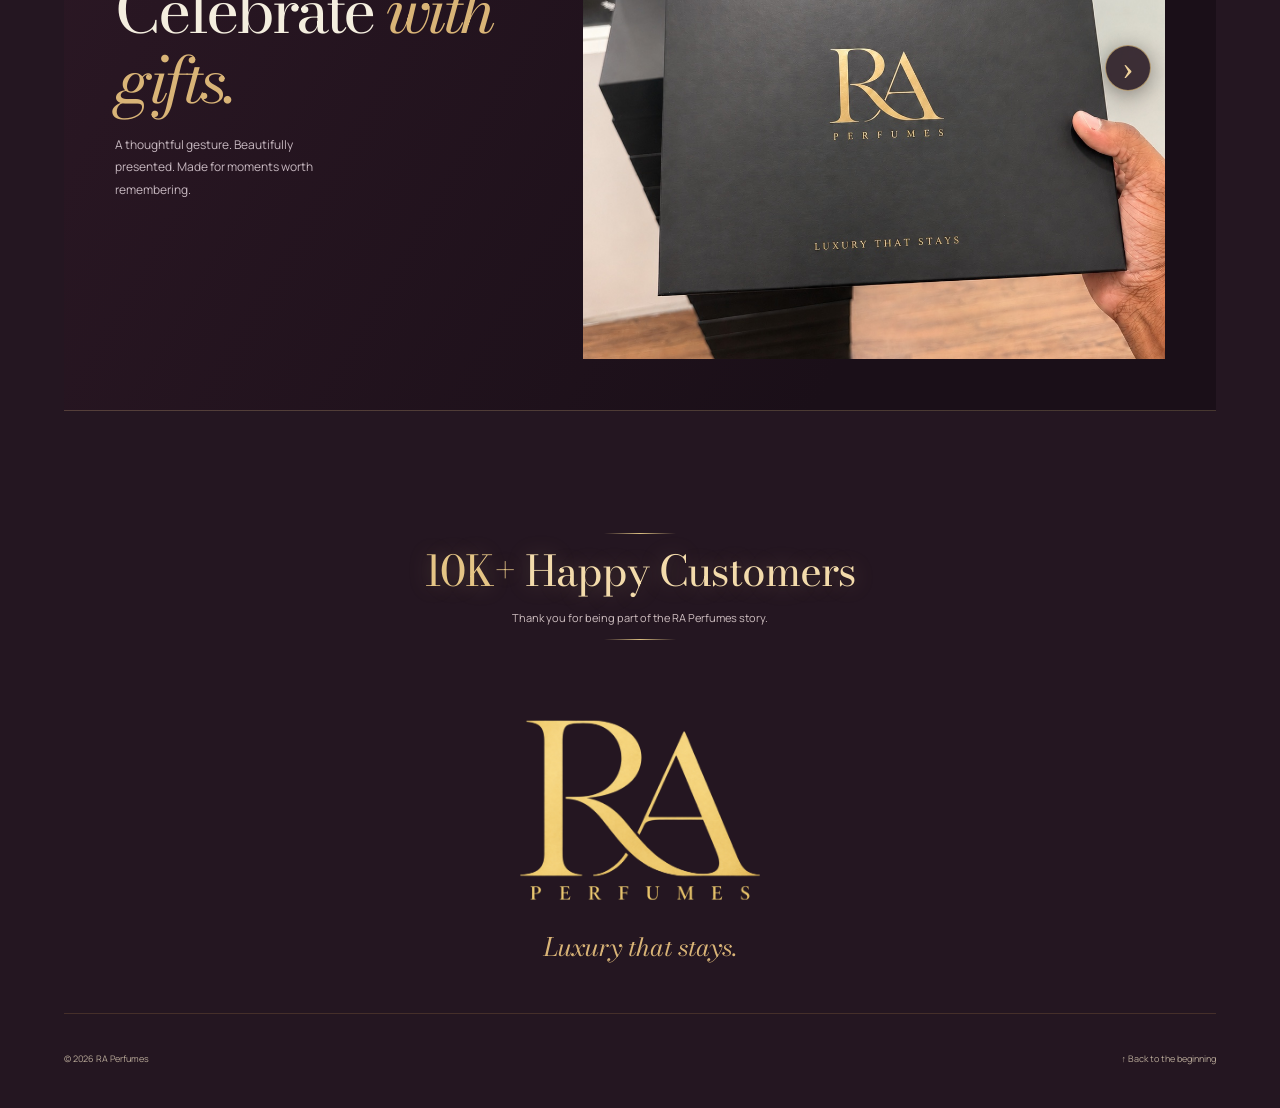
==== commit 59c9d77c: "Launch exact RA Collection Box Fit HTML, photos, film, and updated catalogue pricing" ====
--- a/index.html
+++ b/index.html
@@ -1,179 +1,186 @@
-<!doctype html>
+<!DOCTYPE html>
+
 <html lang="en">
 <head>
-  <meta charset="utf-8">
-  <meta name="viewport" content="width=device-width,initial-scale=1">
-  <meta name="theme-color" content="#241621">
-  <meta name="description" content="RA Perfumes. Luxury that stays. Discover ILAVEYIL, IRAVÉ and French Rose Oud: three distinct expressions, one personal signature.">
-  <meta property="og:title" content="RA Perfumes | Luxury that stays">
-  <meta property="og:description" content="Three expressions. One personal choice. Enter the world of RA Perfumes.">
-  <meta property="og:type" content="website">
-  <meta property="og:url" content="https://raperfume.com">
-  <meta property="og:image" content="https://raperfume.com/assets/ilaveyil-new.jpg">
-  <title>RA Perfumes | Luxury that stays</title>
-  <link rel="icon" href="assets/ra-mark.webp" type="image/webp">
-  <link rel="preload" href="assets/display.woff" as="font" type="font/woff" crossorigin>
-  <link rel="preload" href="assets/display-italic.woff" as="font" type="font/woff" crossorigin>
-  <link rel="preload" href="assets/sans.woff" as="font" type="font/woff" crossorigin>
-  <link rel="stylesheet" href="styles.css?v=20261110-mobilegift3">
-  <script src="phone-auth.js" defer></script>
-  <script src="app.js?v=20261110-mobilegift3" defer></script>
-  <script src="film.js?v=2b9716e3926a" defer></script>
-  <script src="diwali-gallery.js?v=20261107-diwali2" defer></script>
+<meta charset="utf-8"/>
+<meta content="width=device-width,initial-scale=1" name="viewport"/>
+<meta content="#241621" name="theme-color"/>
+<meta content="RA Perfumes. Luxury that stays. Discover ILAVEYIL, IRAVÉ and French Rose Oud: three distinct expressions, one personal signature." name="description"/>
+<meta content="RA Perfumes | Luxury that stays" property="og:title"/>
+<meta content="Three expressions. One personal choice. Enter the world of RA Perfumes." property="og:description"/>
+<meta content="website" property="og:type"/>
+<meta content="https://raperfume.com" property="og:url"/>
+<meta content="https://raperfume.com/assets/ilaveyil-new.jpg" property="og:image"/>
+<title>RA Perfumes | Luxury that stays</title>
+<link href="assets/ra-mark.webp" rel="icon" type="image/webp"/>
+<link href="styles.css" rel="stylesheet"/>
 </head>
 <body>
-  <a class="skip" href="#main">Skip to content</a>
-  <header class="site-header">
-    <a class="brand" href="#top" aria-label="RA Perfumes home"><img src="assets/ra-mark.webp" alt="RA Perfumes" width="1024" height="1024"></a>
-    <nav class="header-nav" aria-label="Main navigation">
-      <a class="nav-link" href="the-scent.html">The Scent</a>
-      <a class="nav-link" href="#house">The house</a>
-      <button class="reserve-button" data-open-bag>Reserve your bottle <span data-bag-count hidden>0</span></button>
-    </nav>
-  </header>
-  <div id="top" aria-hidden="true"></div>
-  <main id="main" tabindex="-1">
-    <section class="hero" aria-label="Luxury that stays">
-      <div class="hero-stage">
-        <div class="film-frame" aria-hidden="true">
-          <img src="assets/hero-poster.webp" alt="" width="910" height="480" fetchpriority="high">
-          <video id="scrub-video" muted playsinline preload="none" tabindex="-1" aria-hidden="true"></video>
-          <svg class="loading-ring" viewBox="0 0 40 40"><circle cx="20" cy="20" r="16" fill="none" stroke="currentColor" stroke-width="1.5"></circle></svg>
-        </div>
-        <div class="hero-bands">
-          <div class="band" data-start="0" data-end="0.34" style="--k:1">
-            <h1><span class="band-word">Luxury</span> <em class="band-word">that stays.</em></h1>
-            <p class="band-copy">A scent to make your own.<br>A presence to remember.</p>
-          </div>
-          <div class="band" data-start="0.34" data-end="0.68" aria-hidden="true" inert>
-            <h2><span class="band-word">Draw closer.</span><em class="band-word">Stay curious.</em></h2>
-            <p class="band-copy">Some encounters become memories.<br>Let yours begin here.</p>
-          </div>
-          <div class="band" data-start="0.68" data-end="1" aria-hidden="true" inert>
-            <h2><span class="band-word">One fragrance.</span><em class="band-word">Entirely yours.</em></h2>
-            <p class="band-copy">For the moments you keep.<br>And the impression you leave.</p>
-          </div>
-        </div>
-        <a class="text-link hero-action" href="#collection">Explore the collection <span class="arrow-disc perfume-disc" aria-hidden="true"><svg class="perfume-icon" viewBox="0 0 32 36" fill="none" aria-hidden="true"><rect x="11" y="3" width="10" height="5" rx="1.5" stroke="currentColor" stroke-width="1.3"/><path d="M13 8v4m6-4v4" stroke="currentColor" stroke-width="1.3"/><rect x="6" y="12" width="20" height="21" rx="5" stroke="currentColor" stroke-width="1.3"/><path d="M10 16v10" stroke="currentColor" stroke-width="1.1" stroke-linecap="round"/><path d="m16 19 3 4-3 4-3-4 3-4Z" fill="currentColor" opacity=".65"/></svg></span></a>
-        <span class="scroll-hint" aria-hidden="true"><span></span>Scroll to discover</span>
-      </div>
-    </section>
-    <section class="collection section-pad" id="collection" aria-labelledby="collection-title">
-      <div class="section-intro reveal">
-        <div><p class="eyebrow">The scent</p><h2 id="collection-title">Find the one<br>they <em>remember.</em></h2></div>
-        <p class="intro-copy">Limited editions. Carefully explored scents.<br>Find the one you keep close.</p>
-      </div>
+<a class="skip" href="#main">Skip to content</a>
+<header class="site-header">
+<a aria-label="RA Perfumes home" class="brand" href="#top"><img alt="RA Perfumes" height="1024" src="assets/ra-mark.webp" width="1024"/></a>
+<nav aria-label="Main navigation" class="header-nav">
+<a class="nav-link" href="#catalog">The Scent</a>
+<a class="nav-link" href="#house">The house</a>
+<button class="reserve-button" data-open-bag="">Reserve your bottle <span data-bag-count="" hidden="">0</span></button>
+</nav>
+</header>
+<div aria-hidden="true" id="top"></div>
+<main id="main" tabindex="-1">
+<section aria-label="Luxury that stays" class="hero">
+<div class="hero-stage">
+<div aria-hidden="true" class="film-frame">
+<img alt="" fetchpriority="high" height="480" src="assets/hero-poster.webp" width="910"/>
+<video aria-hidden="true" id="scrub-video" muted="" playsinline="" preload="auto" src="assets/presence.mp4" tabindex="-1"></video>
+<svg class="loading-ring" viewbox="0 0 40 40"><circle cx="20" cy="20" fill="none" r="16" stroke="currentColor" stroke-width="1.5"></circle></svg>
+</div>
+<div class="hero-bands">
+<div class="band" data-end="0.34" data-start="0" style="--k:1">
+<h1><span class="band-word">Luxury</span> <em class="band-word">that stays.</em></h1>
+<p class="band-copy">A scent to make your own.<br/>A presence to remember.</p>
+</div>
+<div aria-hidden="true" class="band" data-end="0.68" data-start="0.34" inert="">
+<h2><span class="band-word">Draw closer.</span><em class="band-word">Stay curious.</em></h2>
+<p class="band-copy">Some encounters become memories.<br/>Let yours begin here.</p>
+</div>
+<div aria-hidden="true" class="band" data-end="1" data-start="0.68" inert="">
+<h2><span class="band-word">One fragrance.</span><em class="band-word">Entirely yours.</em></h2>
+<p class="band-copy">For the moments you keep.<br/>And the impression you leave.</p>
+</div>
+</div>
+<a class="text-link hero-action" href="#collection">Explore the collection <span aria-hidden="true" class="arrow-disc perfume-disc"><svg aria-hidden="true" class="perfume-icon" fill="none" viewbox="0 0 32 36"><rect height="5" rx="1.5" stroke="currentColor" stroke-width="1.3" width="10" x="11" y="3"></rect><path d="M13 8v4m6-4v4" stroke="currentColor" stroke-width="1.3"></path><rect height="21" rx="5" stroke="currentColor" stroke-width="1.3" width="20" x="6" y="12"></rect><path d="M10 16v10" stroke="currentColor" stroke-linecap="round" stroke-width="1.1"></path><path d="m16 19 3 4-3 4-3-4 3-4Z" fill="currentColor" opacity=".65"></path></svg></span></a>
+<span aria-hidden="true" class="scroll-hint"><span></span>Scroll to discover</span>
+</div>
+</section>
+<section aria-labelledby="collection-title" class="collection section-pad" id="collection">
+<div class="section-intro reveal">
+<div><p class="eyebrow">The scent</p><h2 id="collection-title">Find the one<br/>they <em>remember.</em></h2></div>
+<p class="intro-copy">Limited editions. Carefully explored scents.<br/>Find the one you keep close.</p>
+</div>
 <div class="house-collection"><article class="house-card">
-  <a href="the-scent.html?scent=fresh" aria-label="Explore ILAVEYIL"><img src="assets/ilaveyil-new.jpg" alt="ILAVEYIL perfume bottle" loading="lazy"><small>Sweet lime · New morning</small><h3>ILAVEYIL · 50 ml</h3></a>
-  <p><strong>₹599</strong> <s>₹999</s></p>
-  <button type="button" data-quick-add="fresh" aria-label="Add ILAVEYIL 50 ml to bag">Add to bag <span class="perfume-disc" aria-hidden="true"><svg class="perfume-icon" viewBox="0 0 32 36" fill="none" aria-hidden="true"><rect x="11" y="3" width="10" height="5" rx="1.5" stroke="currentColor" stroke-width="1.3"/><path d="M13 8v4m6-4v4" stroke="currentColor" stroke-width="1.3"/><rect x="6" y="12" width="20" height="21" rx="5" stroke="currentColor" stroke-width="1.3"/><path d="M10 16v10" stroke="currentColor" stroke-width="1.1" stroke-linecap="round"/><path d="m16 19 3 4-3 4-3-4 3-4Z" fill="currentColor" opacity=".65"/></svg></span></button>
+<a aria-label="Explore ILAVEYIL" href="#scent-fresh"><img alt="ILAVEYIL perfume bottle" loading="lazy" src="assets/ilaveyil-new.jpg"/><small>Sweet lime · New morning</small><h3>ILAVEYIL · 50 ml</h3></a>
+<p><strong>₹799</strong> <s>₹999</s><br/><small>Free shipping</small></p>
+<button aria-label="Add ILAVEYIL 50 ml to bag" data-quick-add="fresh" type="button">Add to bag <span aria-hidden="true" class="perfume-disc"><svg aria-hidden="true" class="perfume-icon" fill="none" viewbox="0 0 32 36"><rect height="5" rx="1.5" stroke="currentColor" stroke-width="1.3" width="10" x="11" y="3"></rect><path d="M13 8v4m6-4v4" stroke="currentColor" stroke-width="1.3"></path><rect height="21" rx="5" stroke="currentColor" stroke-width="1.3" width="20" x="6" y="12"></rect><path d="M10 16v10" stroke="currentColor" stroke-linecap="round" stroke-width="1.1"></path><path d="m16 19 3 4-3 4-3-4 3-4Z" fill="currentColor" opacity=".65"></path></svg></span></button>
 </article>
 <article class="house-card">
-  <a href="the-scent.html?scent=arena" aria-label="Explore IRAVÉ"><img src="assets/irave-new.jpg" alt="IRAVÉ perfume bottle" loading="lazy"><small>Soft sweetness · Evening warmth</small><h3>IRAVÉ · 50 ml</h3></a>
-  <p><strong>₹599</strong> <s>₹999</s></p>
-  <button type="button" data-quick-add="arena" aria-label="Add IRAVÉ 50 ml to bag">Add to bag <span class="perfume-disc" aria-hidden="true"><svg class="perfume-icon" viewBox="0 0 32 36" fill="none" aria-hidden="true"><rect x="11" y="3" width="10" height="5" rx="1.5" stroke="currentColor" stroke-width="1.3"/><path d="M13 8v4m6-4v4" stroke="currentColor" stroke-width="1.3"/><rect x="6" y="12" width="20" height="21" rx="5" stroke="currentColor" stroke-width="1.3"/><path d="M10 16v10" stroke="currentColor" stroke-width="1.1" stroke-linecap="round"/><path d="m16 19 3 4-3 4-3-4 3-4Z" fill="currentColor" opacity=".65"/></svg></span></button>
+<a aria-label="Explore IRAVÉ" href="#scent-arena"><img alt="IRAVÉ perfume bottle" loading="lazy" src="assets/irave-new.jpg"/><small>Soft sweetness · Evening warmth</small><h3>IRAVÉ · 50 ml</h3></a>
+<p><strong>₹799</strong> <s>₹999</s><br/><small>Free shipping</small></p>
+<button aria-label="Add IRAVÉ 50 ml to bag" data-quick-add="arena" type="button">Add to bag <span aria-hidden="true" class="perfume-disc"><svg aria-hidden="true" class="perfume-icon" fill="none" viewbox="0 0 32 36"><rect height="5" rx="1.5" stroke="currentColor" stroke-width="1.3" width="10" x="11" y="3"></rect><path d="M13 8v4m6-4v4" stroke="currentColor" stroke-width="1.3"></path><rect height="21" rx="5" stroke="currentColor" stroke-width="1.3" width="20" x="6" y="12"></rect><path d="M10 16v10" stroke="currentColor" stroke-linecap="round" stroke-width="1.1"></path><path d="m16 19 3 4-3 4-3-4 3-4Z" fill="currentColor" opacity=".65"></path></svg></span></button>
 </article>
 <article class="house-card">
-  <a href="the-scent.html?scent=oud" aria-label="Explore French Rose Oud"><img src="assets/french-rose-oud-new.jpg" alt="French Rose Oud perfume bottle" loading="lazy"><small>Rose petals · Oud</small><h3>French Rose Oud · 50 ml</h3></a>
-  <p><strong>₹599</strong> <s>₹999</s></p>
-  <button type="button" data-quick-add="oud" aria-label="Add French Rose Oud 50 ml to bag">Add to bag <span class="perfume-disc" aria-hidden="true"><svg class="perfume-icon" viewBox="0 0 32 36" fill="none" aria-hidden="true"><rect x="11" y="3" width="10" height="5" rx="1.5" stroke="currentColor" stroke-width="1.3"/><path d="M13 8v4m6-4v4" stroke="currentColor" stroke-width="1.3"/><rect x="6" y="12" width="20" height="21" rx="5" stroke="currentColor" stroke-width="1.3"/><path d="M10 16v10" stroke="currentColor" stroke-width="1.1" stroke-linecap="round"/><path d="m16 19 3 4-3 4-3-4 3-4Z" fill="currentColor" opacity=".65"/></svg></span></button>
+<a aria-label="Explore French Rose Oud" href="#scent-oud"><img alt="French Rose Oud perfume bottle" loading="lazy" src="assets/french-rose-oud-new.jpg"/><small>Rose petals · Oud</small><h3>French Rose Oud · 50 ml</h3></a>
+<p><strong>₹799</strong> <s>₹999</s><br/><small>Free shipping</small></p>
+<button aria-label="Add French Rose Oud 50 ml to bag" data-quick-add="oud" type="button">Add to bag <span aria-hidden="true" class="perfume-disc"><svg aria-hidden="true" class="perfume-icon" fill="none" viewbox="0 0 32 36"><rect height="5" rx="1.5" stroke="currentColor" stroke-width="1.3" width="10" x="11" y="3"></rect><path d="M13 8v4m6-4v4" stroke="currentColor" stroke-width="1.3"></path><rect height="21" rx="5" stroke="currentColor" stroke-width="1.3" width="20" x="6" y="12"></rect><path d="M10 16v10" stroke="currentColor" stroke-linecap="round" stroke-width="1.1"></path><path d="m16 19 3 4-3 4-3-4 3-4Z" fill="currentColor" opacity=".65"></path></svg></span></button>
 </article></div>
-      <p class="collection-note">A scent to reveal a little. A signature to keep something back. <a href="the-scent.html?scent=discovery">Meet all three in the Discovery Set — 3 × 10 ml for ₹199.</a></p>
-    </section>
-    <section class="house reveal" id="house" aria-labelledby="house-title">
-      <p class="eyebrow">The house</p>
-      <h2 id="house-title">It began with <em>attar.</em></h2>
-      <p class="house-story">Our story began in a little attar shop in Mannady, Chennai, with one simple feeling: the wish to smell a fragrance once more. We believe in small, considered editions rather than endless choices. Handpicked for individuality, explored on skin and selected with care, each RA scent holds something unexpected. The finer details remain our little secret. The impression it leaves is entirely yours.</p><span class="signature-line" aria-hidden="true"></span>
-    </section>
-    <section class="ritual reveal" aria-labelledby="ritual-title">
-      <div class="ritual-art">
-        <img id="mood-image" src="assets/sweet-lime.webp" alt="Sweet lime on dark stone with ivory silk" loading="lazy" width="1200" height="1500">
-        <span class="ritual-art-caption" id="mood-caption">ILAVEYIL / Sweet lime</span>
-      </div>
-      <div class="ritual-copy">
-        <p class="eyebrow">The secret within</p>
-        <h2 id="ritual-title">A few notes revealed.<br>A little <em>mystery.</em></h2>
-        <div class="mood-tabs" role="tablist" aria-label="Choose a mood">
-          <button class="mood-tab" id="mood-fresh" role="tab" aria-selected="true" aria-controls="mood-panel" data-mood="fresh">ILAVEYIL</button>
-          <button class="mood-tab" id="mood-arena" role="tab" aria-selected="false" aria-controls="mood-panel" tabindex="-1" data-mood="arena">IRAVÉ</button>
-          <button class="mood-tab" id="mood-oud" role="tab" aria-selected="false" aria-controls="mood-panel" tabindex="-1" data-mood="oud">French Rose Oud</button>
-        </div>
-        <div class="mood-panel" id="mood-panel" role="tabpanel" tabindex="0" aria-labelledby="mood-fresh">
-          <details class="scent-secret"><summary>Uncover the feeling <span aria-hidden="true">+</span></summary><div class="secret-content"><p class="mood-quote">Sweet-lime freshness that captures the feeling of a new morning.</p>
-          <p class="mood-description">Sweet-lime freshness that captures the feeling of a new morning.</p></div></details>
-          <button class="text-link mood-link" data-product="fresh"><span>Meet ILAVEYIL</span><span class="arrow-disc perfume-disc" aria-hidden="true"><svg class="perfume-icon" viewBox="0 0 32 36" fill="none" aria-hidden="true"><rect x="11" y="3" width="10" height="5" rx="1.5" stroke="currentColor" stroke-width="1.3"/><path d="M13 8v4m6-4v4" stroke="currentColor" stroke-width="1.3"/><rect x="6" y="12" width="20" height="21" rx="5" stroke="currentColor" stroke-width="1.3"/><path d="M10 16v10" stroke="currentColor" stroke-width="1.1" stroke-linecap="round"/><path d="m16 19 3 4-3 4-3-4 3-4Z" fill="currentColor" opacity=".65"/></svg></span></button>
-        </div>
-      </div>
-    </section>
-
-    <section class="presentation section-pad" aria-labelledby="presentation-title">
-      <div class="presentation-heading reveal"><p class="eyebrow">The presentation</p><h2 id="presentation-title">The pleasure begins<br><em>before the perfume.</em></h2></div>
-      <div class="presentation-layout">
-        <figure class="presentation-photo reveal"><img src="assets/ra-presentation-photo.webp" alt="RA Perfumes presentation box in royal plum, with gold branding, a wine-coloured interior and black ribbon handles" width="1536" height="1024" loading="lazy"></figure>
-        <div class="presentation-copy reveal"><img class="presentation-brand-logo" src="assets/ra-mark.webp" alt="RA Perfumes" width="1024" height="1024" loading="lazy"><h3>A moment.<br>Made to be opened.</h3><p>Pull the ribbon. Lift the lid. Your fragrance is waiting.</p><p>Our presentation brings the world of RA into your hands. A personal indulgence, or a thoughtful gesture for someone unforgettable.</p><a class="text-link" href="#collection">Find your fragrance <span class="arrow-disc perfume-disc" aria-hidden="true"><svg class="perfume-icon" viewBox="0 0 32 36" fill="none" aria-hidden="true"><rect x="11" y="3" width="10" height="5" rx="1.5" stroke="currentColor" stroke-width="1.3"/><path d="M13 8v4m6-4v4" stroke="currentColor" stroke-width="1.3"/><rect x="6" y="12" width="20" height="21" rx="5" stroke="currentColor" stroke-width="1.3"/><path d="M10 16v10" stroke="currentColor" stroke-width="1.1" stroke-linecap="round"/><path d="m16 19 3 4-3 4-3-4 3-4Z" fill="currentColor" opacity=".65"/></svg></span></a></div>
-      </div>
-    </section>
-  </main>
-  <footer class="closing" id="closing">
-    <p class="eyebrow closing-whisper reveal">The story continues on your skin</p>
-    <div class="customer-gallery" hidden aria-label="Customer photographs"></div>
-    <div class="closing-top reveal"><h2>Some things<br>stay a <em>mystery.</em></h2></div>
-    <section class="diwali-feature reveal" aria-labelledby="diwali-title">
-      <div class="diwali-intro">
-        <p class="eyebrow">RA Perfumes · The art of gifting</p>
-        <h3 id="diwali-title">Celebrate <em>with gifts.</em></h3>
-        <p>A thoughtful gesture. Beautifully presented. Made for moments worth remembering.</p>
-      </div>
-      <div class="diwali-gallery" id="diwali-gallery" role="region" aria-roledescription="carousel" aria-label="RA Perfumes gift collection">
-        <div class="diwali-gallery-track" id="diwali-gallery-track" tabindex="0" aria-label="Swipe through the RA Perfumes gift box photographs">
-          <figure class="diwali-gallery-slide"><img src="assets/diwali-closed.jpg" alt="Black RA Perfumes gift box with gold logo and Luxury that stays lettering" width="1536" height="2048" loading="lazy" decoding="async"></figure>
-          <figure class="diwali-gallery-slide"><img src="assets/diwali-open.jpg" alt="RA Perfumes open gift box with a black fragrance bottle, sweets, decorative pieces and a greeting card" width="1536" height="2048" loading="lazy" decoding="async"></figure>
-        </div>
-        <button type="button" class="diwali-arrow diwali-prev" data-diwali-step="-1" aria-label="Previous gift photo"><span aria-hidden="true">‹</span></button>
-        <button type="button" class="diwali-arrow diwali-next" data-diwali-step="1" aria-label="Next gift photo"><span aria-hidden="true">›</span></button>
-      </div>
-    </section>
-    <div class="trust-milestone reveal" aria-label="10K plus happy customers">
-      <span class="trust-milestone-rule" aria-hidden="true"></span>
-      <strong><span>10K+</span> Happy Customers</strong>
-      <p>Thank you for being part of the RA Perfumes story.</p>
-      <span class="trust-milestone-rule" aria-hidden="true"></span>
-    </div>
-    <a class="footer-brand" href="#top" aria-label="RA Perfumes, back to the beginning"><img src="assets/ra-mark.webp" alt="RA Perfumes" width="1024" height="1024" loading="lazy"></a>
-    <p class="footer-slogan">Luxury that stays.</p>
-    <div class="footer-bottom"><span>© <span id="year">2026</span> RA Perfumes</span><a href="#top">Back to the beginning</a></div>
-  </footer>
-  <dialog class="product-dialog" id="product-dialog" aria-labelledby="product-title">
-    <button class="close-button product-close" data-close aria-label="Close fragrance details">×</button>
-    <div class="product-dialog-body">
-      <div class="product-art"><img id="product-image" src="assets/ilaveyil-new.jpg" alt="ILAVEYIL perfume bottle" width="1145" height="1374"></div>
-      <div class="product-details">
-        <p class="eyebrow">RA Perfumes · Eau de parfum</p><h2 id="product-title">ILAVEYIL</h2><p class="product-story"></p>
-        <fieldset class="sizes"><legend>Bottle size</legend><button type="button" class="size-option" data-size="30" aria-pressed="false">30 ml</button><button type="button" class="size-option" data-size="50" aria-pressed="true">50 ml</button><button type="button" class="size-option" data-size="100" aria-pressed="false">100 ml</button></fieldset>
-        <div class="price-line"><s id="product-original" aria-label="Original price">₹999</s><span class="price" id="product-price">₹599</span><small id="product-size-caption">50 ml</small></div>
-        <button class="primary-button" id="add-selection">Add to my bag <span class="arrow-disc perfume-disc" aria-hidden="true"><svg class="perfume-icon" viewBox="0 0 32 36" fill="none" aria-hidden="true"><rect x="11" y="3" width="10" height="5" rx="1.5" stroke="currentColor" stroke-width="1.3"/><path d="M13 8v4m6-4v4" stroke="currentColor" stroke-width="1.3"/><rect x="6" y="12" width="20" height="21" rx="5" stroke="currentColor" stroke-width="1.3"/><path d="M10 16v10" stroke="currentColor" stroke-width="1.1" stroke-linecap="round"/><path d="m16 19 3 4-3 4-3-4 3-4Z" fill="currentColor" opacity=".65"/></svg></span></button>
-        <p class="detail-small">Your next signature, beautifully personal.</p>
-      </div>
-    </div>
-  </dialog>
-  <dialog class="bag-dialog" id="bag-dialog" aria-labelledby="bag-title">
-    <div class="dialog-top"><span class="eyebrow">RA Perfumes</span><button class="close-button" data-close aria-label="Close your bag">×</button></div>
-    <div class="bag-content">
-      <section id="bag-step"><h2 class="bag-title" id="bag-title" tabindex="-1">Something draws you in.</h2><div id="bag-items"></div><div id="bag-summary"></div></section>
-      <section id="details-step" hidden>
-        <button class="back-link" id="back-to-bag">← Back to your bag</button><h2 class="bag-title" id="details-title" tabindex="-1">A name behind the scent.</h2><p class="step-intro">Tell us who this fragrance is for. Your selection is waiting.</p>
-        <div class="mini-summary" id="details-summary"></div>
-        <form id="customer-form" novalidate><div class="delivery-check"><label for="customer-pin">Delivery PIN code</label><div class="pin-row"><input id="customer-pin" data-pin-input inputmode="numeric" autocomplete="postal-code" maxlength="6" pattern="[1-9][0-9]{5}" placeholder="6-digit PIN code" aria-describedby="customer-delivery-status"><button type="button" data-check-pin>Check availability</button></div><p class="delivery-status" id="customer-delivery-status" data-pin-status role="status">Enter your PIN code to check delivery availability.</p></div><div class="checkout-totals" id="checkout-totals" aria-live="polite"></div>
-          <label for="customer-name">Your name</label><input id="customer-name" name="name" type="text" autocomplete="name" placeholder="Full name" required minlength="2" maxlength="80">
-          <label for="customer-mobile">Mobile number</label><input id="customer-mobile" name="mobile" type="tel" autocomplete="tel-national" inputmode="numeric" pattern="[6-9][0-9]{9}" placeholder="10-digit mobile number" required minlength="10" maxlength="10" aria-describedby="mobile-error"><span id="mobile-error" class="mobile-error" role="alert" hidden>Invalid number</span>
-          <label for="customer-email">Email address</label><input id="customer-email" name="email" type="email" autocomplete="email" placeholder="you@example.com" required maxlength="150">
-          <button class="primary-button whatsapp-button" type="submit">Continue <span class="arrow-disc perfume-disc" aria-hidden="true"><svg class="perfume-icon" viewBox="0 0 32 36" fill="none" aria-hidden="true"><rect x="11" y="3" width="10" height="5" rx="1.5" stroke="currentColor" stroke-width="1.3"/><path d="M13 8v4m6-4v4" stroke="currentColor" stroke-width="1.3"/><rect x="6" y="12" width="20" height="21" rx="5" stroke="currentColor" stroke-width="1.3"/><path d="M10 16v10" stroke="currentColor" stroke-width="1.1" stroke-linecap="round"/><path d="m16 19 3 4-3 4-3-4 3-4Z" fill="currentColor" opacity=".65"/></svg></span></button>
-          <p id="order-feedback" class="detail-small form-note" role="status">Continue opens your order in WhatsApp for you to review and send.</p>
-        </form>
-      </section>
-
-    </div>
-  </dialog>
-  <div class="toast" role="status" aria-live="polite"></div>
-</body>
-</html>
+<p class="collection-note">A scent to reveal a little. A signature to keep something back. <a href="#scent-discovery">Meet all three in the Discovery Set — 3 × 10 ml for ₹299.</a></p>
+</section>
+<section aria-labelledby="house-title" class="house reveal" id="house">
+<p class="eyebrow">The house</p>
+<h2 id="house-title">It began with <em>attar.</em></h2>
+<p class="house-story">Our story began in a little attar shop in Mannady, Chennai, with one simple feeling: the wish to smell a fragrance once more. We believe in small, considered editions rather than endless choices. Handpicked for individuality, explored on skin and selected with care, each RA scent holds something unexpected. The finer details remain our little secret. The impression it leaves is entirely yours.</p><span aria-hidden="true" class="signature-line"></span>
+</section>
+<section aria-labelledby="ritual-title" class="ritual reveal">
+<div class="ritual-art">
+<img alt="Sweet lime peel and jasmine in golden morning light" height="1254" id="mood-image" loading="lazy" src="assets/sweet-lime.webp" width="1254"/>
+<span class="ritual-art-caption" id="mood-caption">ILAVEYIL / Sweet lime</span>
+</div>
+<div class="ritual-copy">
+<p class="eyebrow">The secret within</p>
+<h2 id="ritual-title">A few notes revealed.<br/>A little <em>mystery.</em></h2>
+<div aria-label="Choose a mood" class="mood-tabs" role="tablist">
+<button aria-controls="mood-panel" aria-selected="true" class="mood-tab" data-mood="fresh" id="mood-fresh" role="tab">ILAVEYIL</button>
+<button aria-controls="mood-panel" aria-selected="false" class="mood-tab" data-mood="arena" id="mood-arena" role="tab" tabindex="-1">IRAVÉ</button>
+<button aria-controls="mood-panel" aria-selected="false" class="mood-tab" data-mood="oud" id="mood-oud" role="tab" tabindex="-1">French Rose Oud</button>
+</div>
+<div aria-labelledby="mood-fresh" class="mood-panel" id="mood-panel" role="tabpanel" tabindex="0">
+<p class="mood-quote">Sweet-lime freshness that captures the feeling of a new morning.</p>
+<button class="text-link mood-link" data-product="fresh"><span>Meet ILAVEYIL</span><span aria-hidden="true" class="arrow-disc perfume-disc"><svg aria-hidden="true" class="perfume-icon" fill="none" viewbox="0 0 32 36"><rect height="5" rx="1.5" stroke="currentColor" stroke-width="1.3" width="10" x="11" y="3"></rect><path d="M13 8v4m6-4v4" stroke="currentColor" stroke-width="1.3"></path><rect height="21" rx="5" stroke="currentColor" stroke-width="1.3" width="20" x="6" y="12"></rect><path d="M10 16v10" stroke="currentColor" stroke-linecap="round" stroke-width="1.1"></path><path d="m16 19 3 4-3 4-3-4 3-4Z" fill="currentColor" opacity=".65"></path></svg></span></button>
+</div>
+</div>
+</section>
+<section aria-labelledby="presentation-title" class="presentation section-pad">
+<div class="presentation-heading reveal"><p class="eyebrow">The presentation</p><h2 id="presentation-title">The pleasure begins<br/><em>before the perfume.</em></h2></div>
+<div class="presentation-layout">
+<figure class="presentation-photo reveal"><img alt="RA Perfumes presentation box in royal plum, with gold branding, a wine-coloured interior and black ribbon handles" height="1024" loading="lazy" src="assets/ra-presentation-photo.webp" width="1536"/></figure>
+<div class="presentation-copy reveal"><img alt="RA Perfumes" class="presentation-brand-logo" height="1024" loading="lazy" src="assets/ra-mark.webp" width="1024"/><h3>A moment.<br/>Made to be opened.</h3><p>Pull the ribbon. Lift the lid. Your fragrance is waiting.</p><p>Our presentation brings the world of RA into your hands. A personal indulgence, or a thoughtful gesture for someone unforgettable.</p><a class="text-link" href="#collection">Find your fragrance <span aria-hidden="true" class="arrow-disc perfume-disc"><svg aria-hidden="true" class="perfume-icon" fill="none" viewbox="0 0 32 36"><rect height="5" rx="1.5" stroke="currentColor" stroke-width="1.3" width="10" x="11" y="3"></rect><path d="M13 8v4m6-4v4" stroke="currentColor" stroke-width="1.3"></path><rect height="21" rx="5" stroke="currentColor" stroke-width="1.3" width="20" x="6" y="12"></rect><path d="M10 16v10" stroke="currentColor" stroke-linecap="round" stroke-width="1.1"></path><path d="m16 19 3 4-3 4-3-4 3-4Z" fill="currentColor" opacity=".65"></path></svg></span></a></div>
+</div>
+</section>
+</main>
+<footer class="closing" id="closing">
+<p class="eyebrow closing-whisper reveal">The story continues on your skin</p>
+<div aria-label="Customer photographs" class="customer-gallery" hidden=""></div>
+<div class="closing-top reveal"><h2>Some things<br/>stay a <em>mystery.</em></h2></div>
+<section aria-labelledby="diwali-title" class="diwali-feature reveal">
+<div class="diwali-intro">
+<p class="eyebrow">RA Perfumes · The art of gifting</p>
+<h3 id="diwali-title">Celebrate <em>with gifts.</em></h3>
+<p>A thoughtful gesture. Beautifully presented. Made for moments worth remembering.</p>
+</div>
+<div aria-label="RA Perfumes gift collection" aria-roledescription="carousel" class="diwali-gallery" id="diwali-gallery" role="region">
+<div aria-label="Swipe through the RA Perfumes gift box photographs" class="diwali-gallery-track" id="diwali-gallery-track" tabindex="0">
+<figure class="diwali-gallery-slide"><img alt="Black RA Perfumes gift box with gold logo and Luxury that stays lettering" decoding="async" height="2048" loading="lazy" src="assets/diwali-closed.jpg" width="1536"/></figure>
+<figure class="diwali-gallery-slide"><img alt="RA Perfumes open gift box with a black fragrance bottle, sweets, decorative pieces and a greeting card" decoding="async" height="2048" loading="lazy" src="assets/diwali-open.jpg" width="1536"/></figure>
+</div>
+<button aria-label="Previous gift photo" class="diwali-arrow diwali-prev" data-diwali-step="-1" type="button"><span aria-hidden="true">‹</span></button>
+<button aria-label="Next gift photo" class="diwali-arrow diwali-next" data-diwali-step="1" type="button"><span aria-hidden="true">›</span></button>
+</div>
+</section>
+<div aria-label="10K plus happy customers" class="trust-milestone reveal">
+<span aria-hidden="true" class="trust-milestone-rule"></span>
+<strong><span>10K+</span> Happy Customers</strong>
+<p>Thank you for being part of the RA Perfumes story.</p>
+<span aria-hidden="true" class="trust-milestone-rule"></span>
+</div>
+<a aria-label="RA Perfumes, back to the beginning" class="footer-brand" href="#top"><img alt="RA Perfumes" height="1024" loading="lazy" src="assets/ra-mark.webp" width="1024"/></a>
+<p class="footer-slogan">Luxury that stays.</p>
+<div class="footer-bottom"><span>© <span id="year">2026</span> RA Perfumes</span><a href="#top">↑ Back to the beginning</a></div>
+</footer>
+<main class="catalog" hidden="" id="catalog"><a aria-label="Back to homepage" class="catalog-home-arrow" href="#top" title="Back to homepage"><span aria-hidden="true">←</span></a><header class="catalog-banner"><div><small>RA PERFUMES</small><h1>The Scent</h1><p>Three fragrances. One set to discover them all.</p></div><div aria-label="RA Perfumes box collections" aria-roledescription="carousel" class="catalog-banner-gallery" id="box-showcase" role="region">
+<div aria-label="Swipe between the two RA Perfumes presentation collections" class="box-gallery-track" id="box-gallery-track" tabindex="0">
+<article class="box-gallery-slide">
+<div class="box-gallery-visual"><img alt="Signature RA Perfumes presentation box with a single bottle" decoding="async" loading="eager" src="assets/ra-presentation-photo.webp"/></div>
+<div class="box-gallery-caption"><strong>The Signature Box</strong><p>One fragrance. A personal moment, beautifully presented.</p></div>
+</article>
+<article class="box-gallery-slide">
+<div class="box-gallery-visual"><img alt="RA Perfumes Discovery Set featuring ILAVEYIL, IRAVÉ and French Rose Oud" decoding="async" loading="lazy" src="assets/discovery-set-new.jpg"/></div>
+<div class="box-gallery-caption"><strong>The Discovery Set</strong><p>Three 10 ml fragrances. One thoughtful introduction to RA.</p></div>
+</article>
+</div>
+</div></header><div class="catalog-heading"><h2>The collection</h2><span>3 fragrances · 1 discovery set</span></div><div class="catalog-grid"><a class="catalog-card" href="#scent-fresh"><img alt="ILAVEYIL perfume bottle" src="assets/ilaveyil-new.jpg"/><div><small>EAU DE PARFUM · 50 ML</small><h3>ILAVEYIL</h3><p>Sweet-lime freshness that captures the feeling of a new morning.</p><span><s>₹999</s> <strong>₹799</strong></span><b>Discover fragrance <span aria-hidden="true" class="perfume-disc"><svg aria-hidden="true" class="perfume-icon" fill="none" viewbox="0 0 32 36"><rect height="5" rx="1.5" stroke="currentColor" stroke-width="1.3" width="10" x="11" y="3"></rect><path d="M13 8v4m6-4v4" stroke="currentColor" stroke-width="1.3"></path><rect height="21" rx="5" stroke="currentColor" stroke-width="1.3" width="20" x="6" y="12"></rect><path d="M10 16v10" stroke="currentColor" stroke-linecap="round" stroke-width="1.1"></path><path d="m16 19 3 4-3 4-3-4 3-4Z" fill="currentColor" opacity=".65"></path></svg></span></b></div></a><a class="catalog-card" href="#scent-arena"><img alt="IRAVÉ perfume bottle" src="assets/irave-new.jpg"/><div><small>EAU DE PARFUM · 50 ML</small><h3>IRAVÉ</h3><p>A soft sweetness that unfolds into warmth as evening settles.</p><span><s>₹999</s> <strong>₹799</strong></span><b>Discover fragrance <span aria-hidden="true" class="perfume-disc"><svg aria-hidden="true" class="perfume-icon" fill="none" viewbox="0 0 32 36"><rect height="5" rx="1.5" stroke="currentColor" stroke-width="1.3" width="10" x="11" y="3"></rect><path d="M13 8v4m6-4v4" stroke="currentColor" stroke-width="1.3"></path><rect height="21" rx="5" stroke="currentColor" stroke-width="1.3" width="20" x="6" y="12"></rect><path d="M10 16v10" stroke="currentColor" stroke-linecap="round" stroke-width="1.1"></path><path d="m16 19 3 4-3 4-3-4 3-4Z" fill="currentColor" opacity=".65"></path></svg></span></b></div></a><a class="catalog-card" href="#scent-oud"><img alt="French Rose Oud perfume bottle" src="assets/french-rose-oud-new.jpg"/><div><small>EAU DE PARFUM · 50 ML</small><h3>French Rose Oud</h3><p>Soft rose petals unfolding into the rich warmth of oud.</p><span><s>₹999</s> <strong>₹799</strong></span><b>Discover fragrance <span aria-hidden="true" class="perfume-disc"><svg aria-hidden="true" class="perfume-icon" fill="none" viewbox="0 0 32 36"><rect height="5" rx="1.5" stroke="currentColor" stroke-width="1.3" width="10" x="11" y="3"></rect><path d="M13 8v4m6-4v4" stroke="currentColor" stroke-width="1.3"></path><rect height="21" rx="5" stroke="currentColor" stroke-width="1.3" width="20" x="6" y="12"></rect><path d="M10 16v10" stroke="currentColor" stroke-linecap="round" stroke-width="1.1"></path><path d="m16 19 3 4-3 4-3-4 3-4Z" fill="currentColor" opacity=".65"></path></svg></span></b></div></a><a class="catalog-card" href="#scent-discovery" id="discovery-set"><img alt="Burgundy RA Discovery Set box containing ILAVEYIL, IRAVÉ and French Rose Oud" decoding="async" loading="lazy" src="assets/discovery-set-new.jpg"/><div><small>EAU DE PARFUM · 3 × 10 ML</small><h3>Discovery Set</h3><p>ILAVEYIL · IRAVÉ · French Rose Oud</p><span><s>₹399</s> <strong>₹299</strong></span><b>Discover the set <span aria-hidden="true" class="perfume-disc"><svg aria-hidden="true" class="perfume-icon" fill="none" viewbox="0 0 32 36"><rect height="5" rx="1.5" stroke="currentColor" stroke-width="1.3" width="10" x="11" y="3"></rect><path d="M13 8v4m6-4v4" stroke="currentColor" stroke-width="1.3"></path><rect height="21" rx="5" stroke="currentColor" stroke-width="1.3" width="20" x="6" y="12"></rect><path d="M10 16v10" stroke="currentColor" stroke-linecap="round" stroke-width="1.1"></path><path d="m16 19 3 4-3 4 3-4 3-4Z" fill="currentColor" opacity=".65"></path></svg></span></b></div></a></div></main><main class="scent-shop" hidden="" id="fragrance-detail"><a class="return-link" href="#catalog">← All fragrances</a><section id="product-dialog"> <div class="product-dialog-body">
+<div class="product-art">
+<img alt="ILAVEYIL perfume bottle" height="1374" id="product-image" src="assets/ilaveyil-new.jpg" width="1145"/>
+</div>
+<div class="product-details">
+<p class="eyebrow">RA Perfumes · Eau de parfum</p><h2 id="product-title">ILAVEYIL</h2><p class="product-story"></p>
+<fieldset class="sizes"><legend>Bottle size</legend><button aria-pressed="false" class="size-option" data-size="30" type="button">30 ml</button><button aria-pressed="true" class="size-option" data-size="50" type="button">50 ml</button><button aria-pressed="false" class="size-option" data-size="100" type="button">100 ml</button></fieldset>
+<div class="price-line"><s aria-label="Original price" id="product-original">₹999</s><span class="price" id="product-price">₹799</span><small id="product-size-caption">50 ml</small></div>
+<button class="primary-button" id="add-selection">Add to my bag <span aria-hidden="true" class="arrow-disc perfume-disc"><svg aria-hidden="true" class="perfume-icon" fill="none" viewbox="0 0 32 36"><rect height="5" rx="1.5" stroke="currentColor" stroke-width="1.3" width="10" x="11" y="3"></rect><path d="M13 8v4m6-4v4" stroke="currentColor" stroke-width="1.3"></path><rect height="21" rx="5" stroke="currentColor" stroke-width="1.3" width="20" x="6" y="12"></rect><path d="M10 16v10" stroke="currentColor" stroke-linecap="round" stroke-width="1.1"></path><path d="m16 19 3 4-3 4-3-4 3-4Z" fill="currentColor" opacity=".65"></path></svg></span></button>
+<p class="detail-small">Your next signature, beautifully personal.</p>
+</div>
+</div>
+</section></main>
+<dialog aria-labelledby="bag-title" class="bag-dialog" id="bag-dialog">
+<div class="dialog-top"><span class="eyebrow">RA Perfumes</span><button aria-label="Close your bag" class="close-button" data-close="">×</button></div>
+<div class="bag-content">
+<section id="bag-step"><h2 class="bag-title" id="bag-title" tabindex="-1">Something draws you in.</h2><div id="bag-items"></div><div id="bag-summary"></div></section>
+<section hidden="" id="details-step">
+<button class="back-link" id="back-to-bag">← Back to your bag</button><h2 id="details-title" tabindex="-1">Checkout</h2>
+<div class="mini-summary" id="details-summary"></div>
+<form id="customer-form" novalidate=""><div class="delivery-check"><label for="customer-pin">Delivery PIN code</label><div class="pin-row"><input aria-describedby="customer-delivery-status" autocomplete="postal-code" data-pin-input="" id="customer-pin" inputmode="numeric" maxlength="6" pattern="[1-9][0-9]{5}" placeholder="6-digit PIN code"/><button data-check-pin="" type="button">Check availability</button></div><p class="delivery-status" data-pin-status="" id="customer-delivery-status" role="status">Enter your PIN code to check delivery availability.</p></div><div class="promo-check"><label for="promo-code">Have a coupon?</label><div class="promo-row"><input aria-describedby="promo-status" autocapitalize="characters" autocomplete="off" id="promo-code" maxlength="32" name="promo" placeholder="Enter your code" type="text"/><button id="promo-apply" type="button">Apply</button></div><p aria-live="polite" class="promo-status" id="promo-status" role="status"></p></div><div aria-live="polite" class="checkout-totals" id="checkout-totals"></div>
+<label for="customer-name">Your name</label><input autocomplete="name" id="customer-name" maxlength="80" minlength="2" name="name" placeholder="Full name" required="" type="text"/>
+<label for="customer-mobile">Mobile number</label><input aria-describedby="mobile-error" autocomplete="tel-national" id="customer-mobile" inputmode="numeric" maxlength="10" minlength="10" name="mobile" pattern="[6-9][0-9]{9}" placeholder="10-digit mobile number" required="" type="tel"/><span class="mobile-error" hidden="" id="mobile-error" role="alert">Invalid number</span>
+<label for="customer-email">Email address</label><input autocomplete="email" id="customer-email" maxlength="150" name="email" placeholder="you@example.com" required="" type="email"/>
+<button class="primary-button whatsapp-button" type="submit">Continue <span aria-hidden="true" class="arrow-disc perfume-disc"><svg aria-hidden="true" class="perfume-icon" fill="none" viewbox="0 0 32 36"><rect height="5" rx="1.5" stroke="currentColor" stroke-width="1.3" width="10" x="11" y="3"></rect><path d="M13 8v4m6-4v4" stroke="currentColor" stroke-width="1.3"></path><rect height="21" rx="5" stroke="currentColor" stroke-width="1.3" width="20" x="6" y="12"></rect><path d="M10 16v10" stroke="currentColor" stroke-linecap="round" stroke-width="1.1"></path><path d="m16 19 3 4-3 4-3-4 3-4Z" fill="currentColor" opacity=".65"></path></svg></span></button>
+<p class="detail-small form-note" id="order-feedback" role="status">Continue opens your order in WhatsApp for you to review and send.</p>
+</form>
+</section>
+</div>
+</dialog>
+<div aria-live="polite" class="toast" role="status"></div>
+<script src="phone-auth.js"></script>
+<script src="app.js"></script>
+<script src="film-loader.js"></script>
+<script src="film.js"></script>
+<script src="gift-gallery.js"></script>
+<script src="box-gallery.js"></script><script src="title-fit.js"></script></body>
+</html>
--- a/styles.css
+++ b/styles.css
@@ -531,3 +531,86 @@
   .bag-item h3{font-size:22px}
   .bag-item .item-end{flex-wrap:wrap;gap:2px 12px}
 }
+
+/* Preview refinement: restore clear arrows for Gifts ONLY; keep all other carousel controls hidden. */
+.diwali-gallery .diwali-arrow{
+  display:grid!important;
+  width:46px;height:46px;
+  z-index:6;
+  border:1px solid #d9bd80b3;
+  background:#21121dda;
+  color:#eed19b;
+  box-shadow:0 4px 22px #0006;
+  font:34px/1 Georgia,serif;
+  transition:background .2s ease,border-color .2s ease;
+}
+.diwali-gallery .diwali-arrow:hover,
+.diwali-gallery .diwali-arrow:focus-visible{
+  background:#4c2a3d;
+  border-color:#f3d5a0;
+}
+.diwali-gallery .diwali-arrow:disabled{visibility:hidden!important}
+.diwali-gallery .diwali-prev{left:14px}
+.diwali-gallery .diwali-next{right:14px}
+@media(max-width:720px){
+  .diwali-gallery .diwali-arrow{width:42px;height:42px;font-size:30px}
+  .diwali-gallery .diwali-prev{left:10px}
+  .diwali-gallery .diwali-next{right:10px}
+}
+/* Checkout: a short error replaces the browser's generic format tooltip. */
+.mobile-error{
+  display:block;
+  color:#e4a7a7;
+  font-size:12px;
+  line-height:1.5;
+  margin-top:7px;
+  letter-spacing:.01em;
+}
+.mobile-error[hidden]{display:none!important}
+#customer-mobile[aria-invalid="true"]{border-color:#c68186}
+
+
+@media(prefers-reduced-motion:no-preference){.film-frame>#scrub-video{opacity:1}}button[hidden]{display:none!important}
+
+
+main[hidden]{display:none!important}
+html.bag-open{overflow:hidden;scrollbar-gutter:stable}
+.presentation-photo{aspect-ratio:3/2;align-self:center;margin:0;display:grid;place-items:center;border:1px solid #d9bd8040}
+.presentation-photo img{position:static;display:block;width:100%;height:100%;max-width:100%;object-fit:contain;object-position:center}
+#diwali-gallery{width:min(100%,620px);height:auto;aspect-ratio:1;border:0;justify-self:center;margin-inline:auto}
+#diwali-gallery .diwali-gallery-slide{padding:0}
+#diwali-gallery img{object-fit:cover;object-position:center}
+.return-link{display:inline-flex;align-items:center;min-height:44px;padding:0 4px}
+.return-link:hover,.return-link:focus-visible{text-decoration:underline;text-underline-offset:4px}
+.bag-dialog.checkout-view{inset:0;width:100%;height:100%;max-width:none;max-height:none;margin:0;border:0}
+.checkout-view .bag-content{width:min(100%,680px);margin:auto}
+.checkout-view .dialog-top{display:none}
+.scent-shop .product-art.is-discovery #product-image{display:block!important}
+
+
+.ritual-art{align-self:center;width:100%;min-height:0;aspect-ratio:1}
+
+.house-card h3{display:flex;align-items:baseline;justify-content:center;gap:.18em;padding-inline:8px;box-sizing:border-box;height:1.3em;white-space:nowrap;line-height:1.3}
+.house-card .bottle-volume{flex:none}
+.house-card .fragrance-name{min-width:0}
+.house-card button{margin-inline:auto}
+.house-card small{white-space:nowrap;overflow:hidden;text-overflow:ellipsis}
+.mood-panel>.mood-quote{margin:24px 0}
+
+
+.bag-item[data-product-id="discovery"]{grid-template-columns:clamp(108px,32%,184px) minmax(0,1fr)}
+.bag-item[data-product-id="discovery"]>img{width:100%;height:auto;aspect-ratio:auto;align-self:start;background:transparent;border:0}
+
+
+
+#details-title{margin:1.2rem 0 .6rem;color:var(--muted);font:inherit}
+#details-summary{display:grid;gap:18px;margin:0 0 28px;padding:18px 0;border-block:1px solid var(--line)}
+.checkout-product{display:grid;grid-template-columns:minmax(94px,34%) minmax(0,1fr);gap:clamp(14px,3vw,30px);align-items:center}
+.checkout-product img{display:block;width:100%;height:auto}
+.checkout-product h3{font:normal clamp(27px,4vw,46px)/1.06 Editorial,Georgia,serif;color:var(--ink);margin:0 0 10px;overflow-wrap:break-word}
+.checkout-product p{font-size:13px;color:var(--muted);margin:0}
+
+
+.catalog-home-arrow{display:inline-flex;align-items:center;justify-content:center;width:44px;height:44px;color:var(--gold);font:normal 20px/1 Arial,sans-serif;text-decoration:none}.catalog-home-arrow:focus-visible{outline:1px solid currentColor;outline-offset:-2px}
+
+#box-showcase .box-gallery-slide .box-gallery-visual{position:relative;align-self:stretch;width:100%;max-width:none;padding:0!important}#box-showcase .box-gallery-slide .box-gallery-visual img{position:absolute;inset:0;width:100%;height:100%;object-fit:cover!important;object-position:center!important}
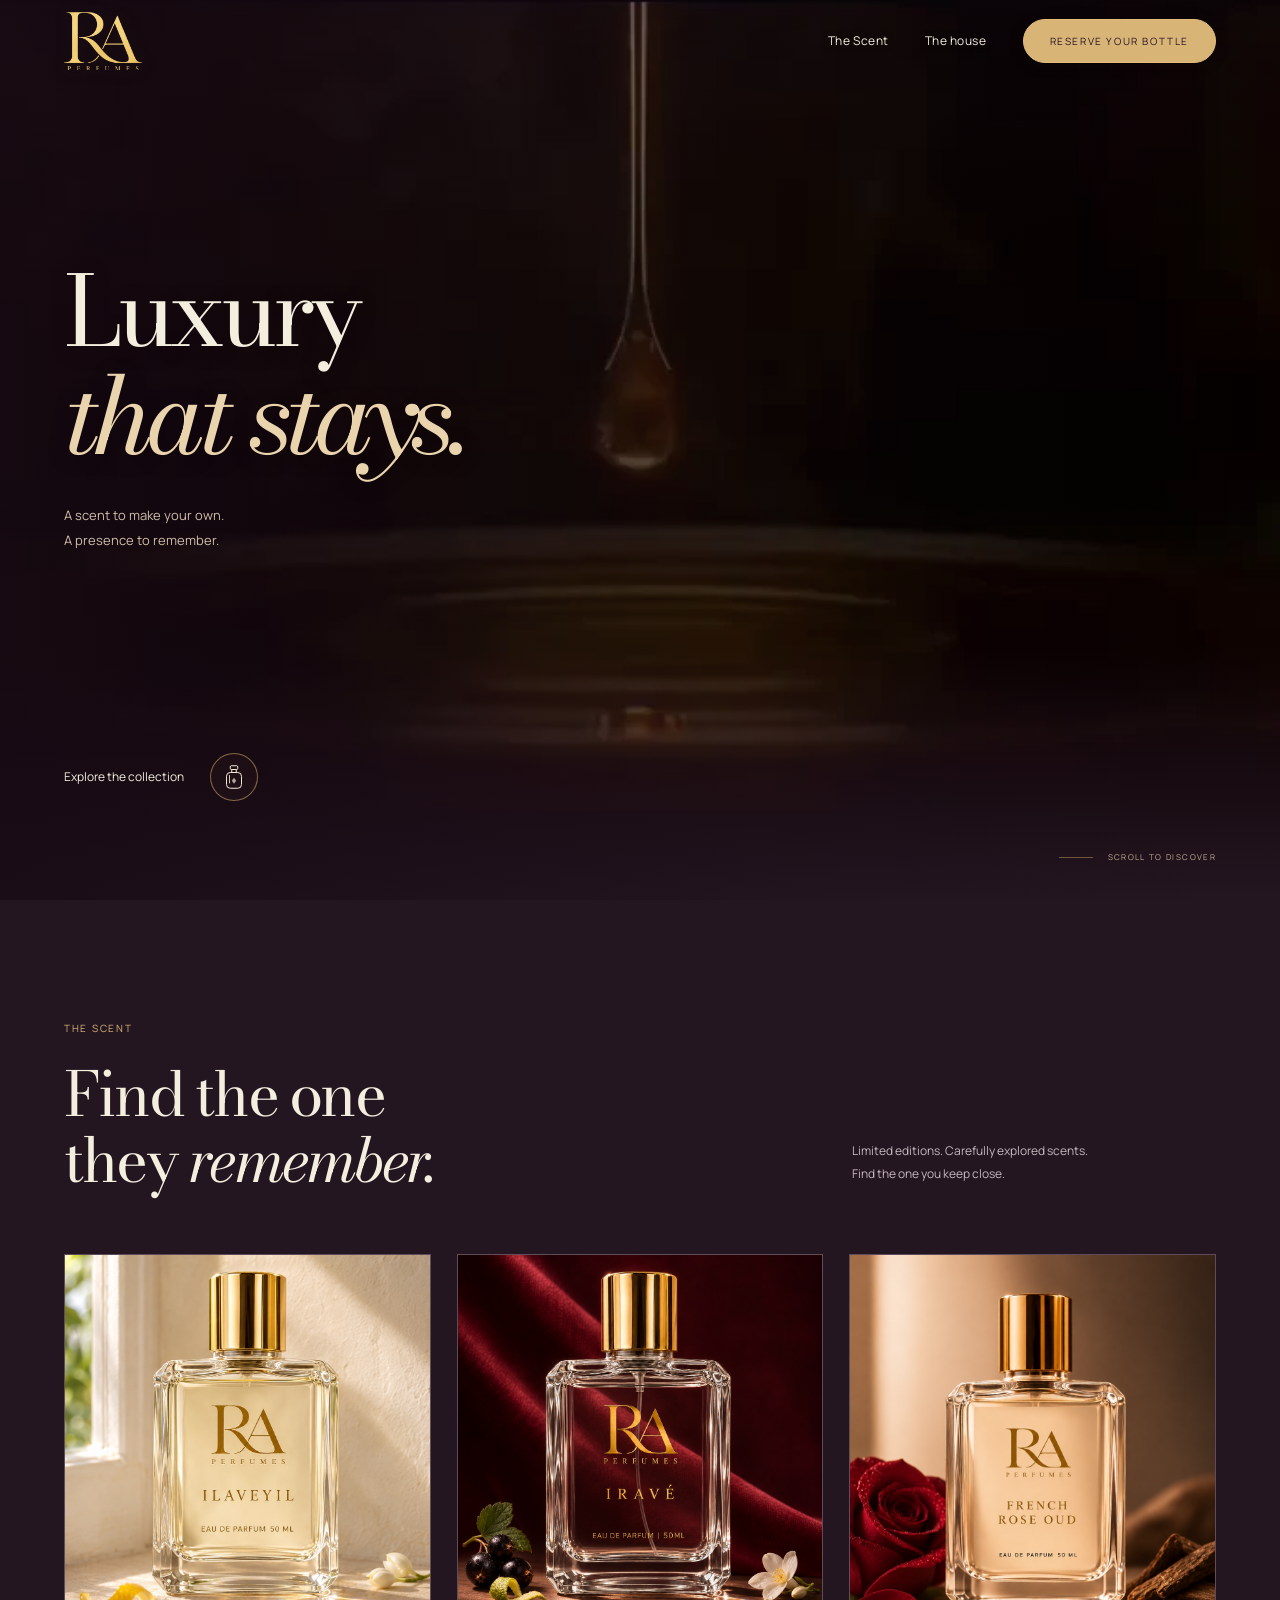
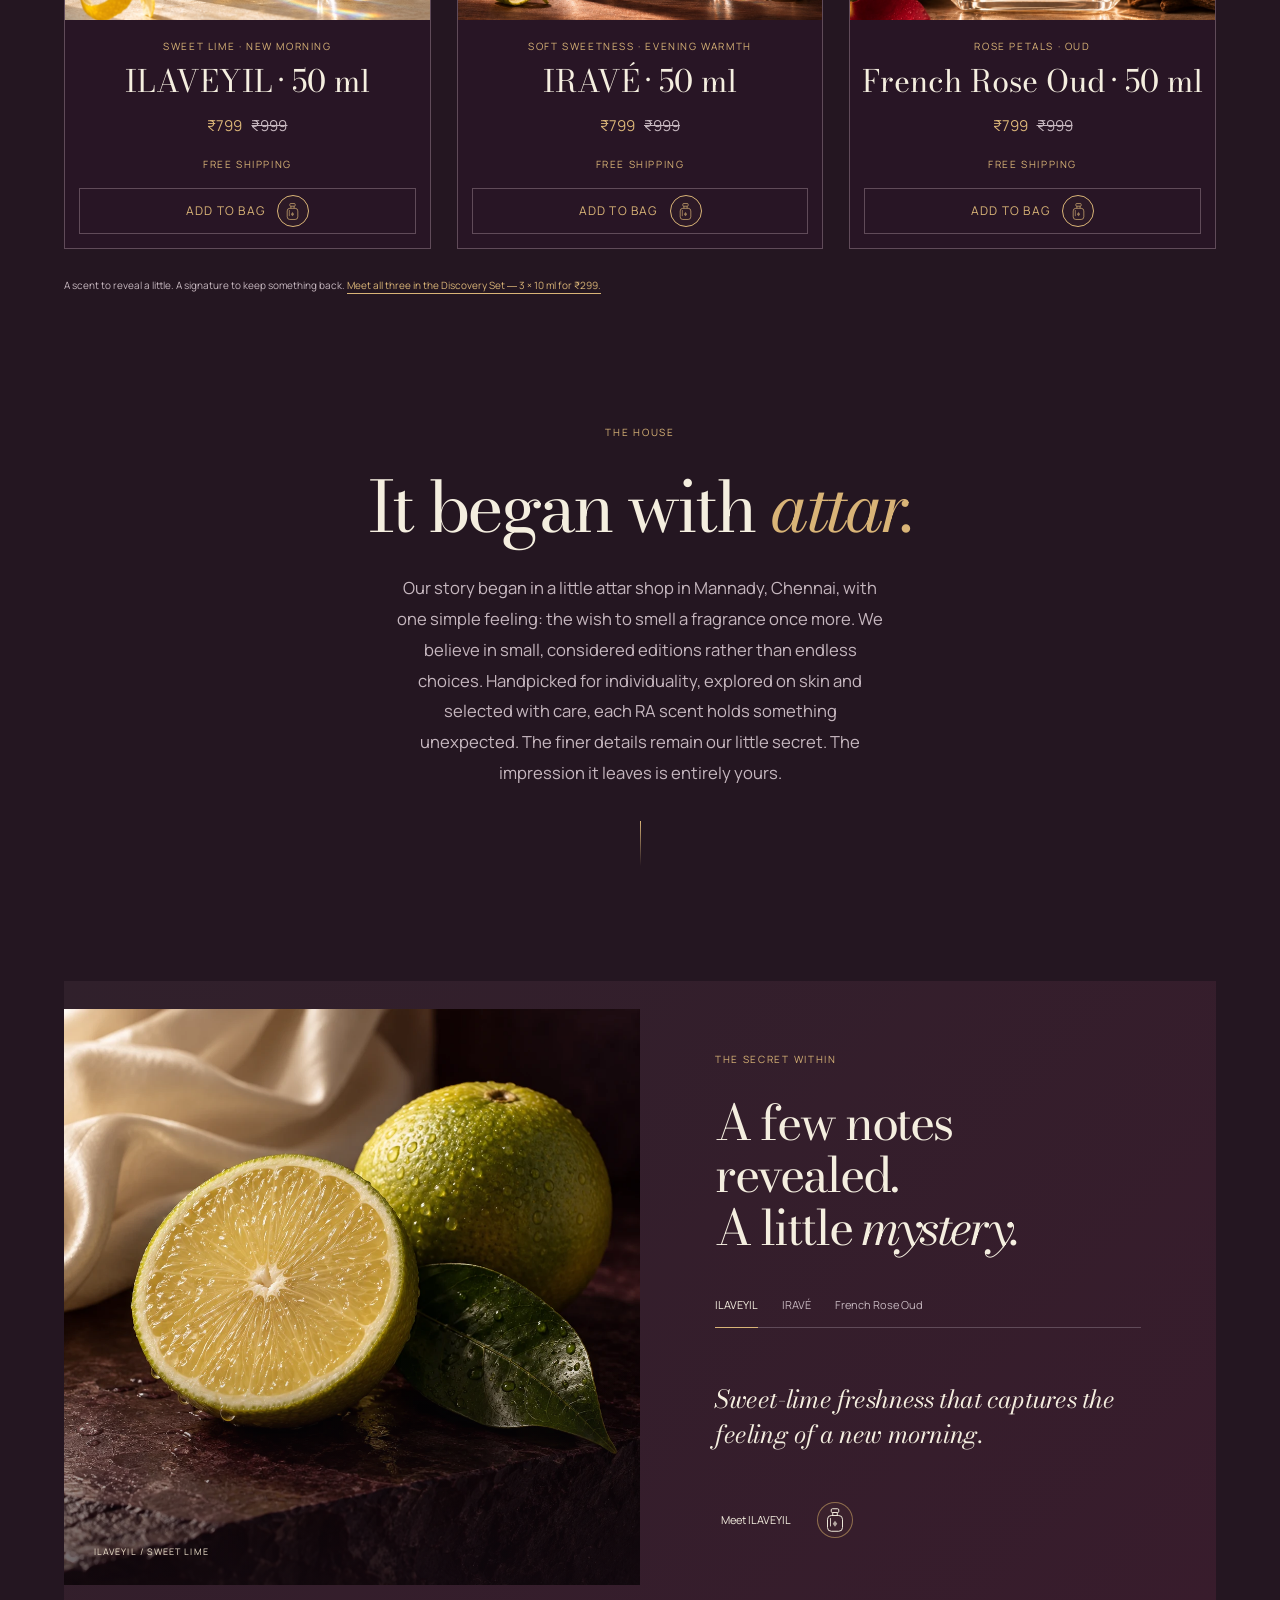
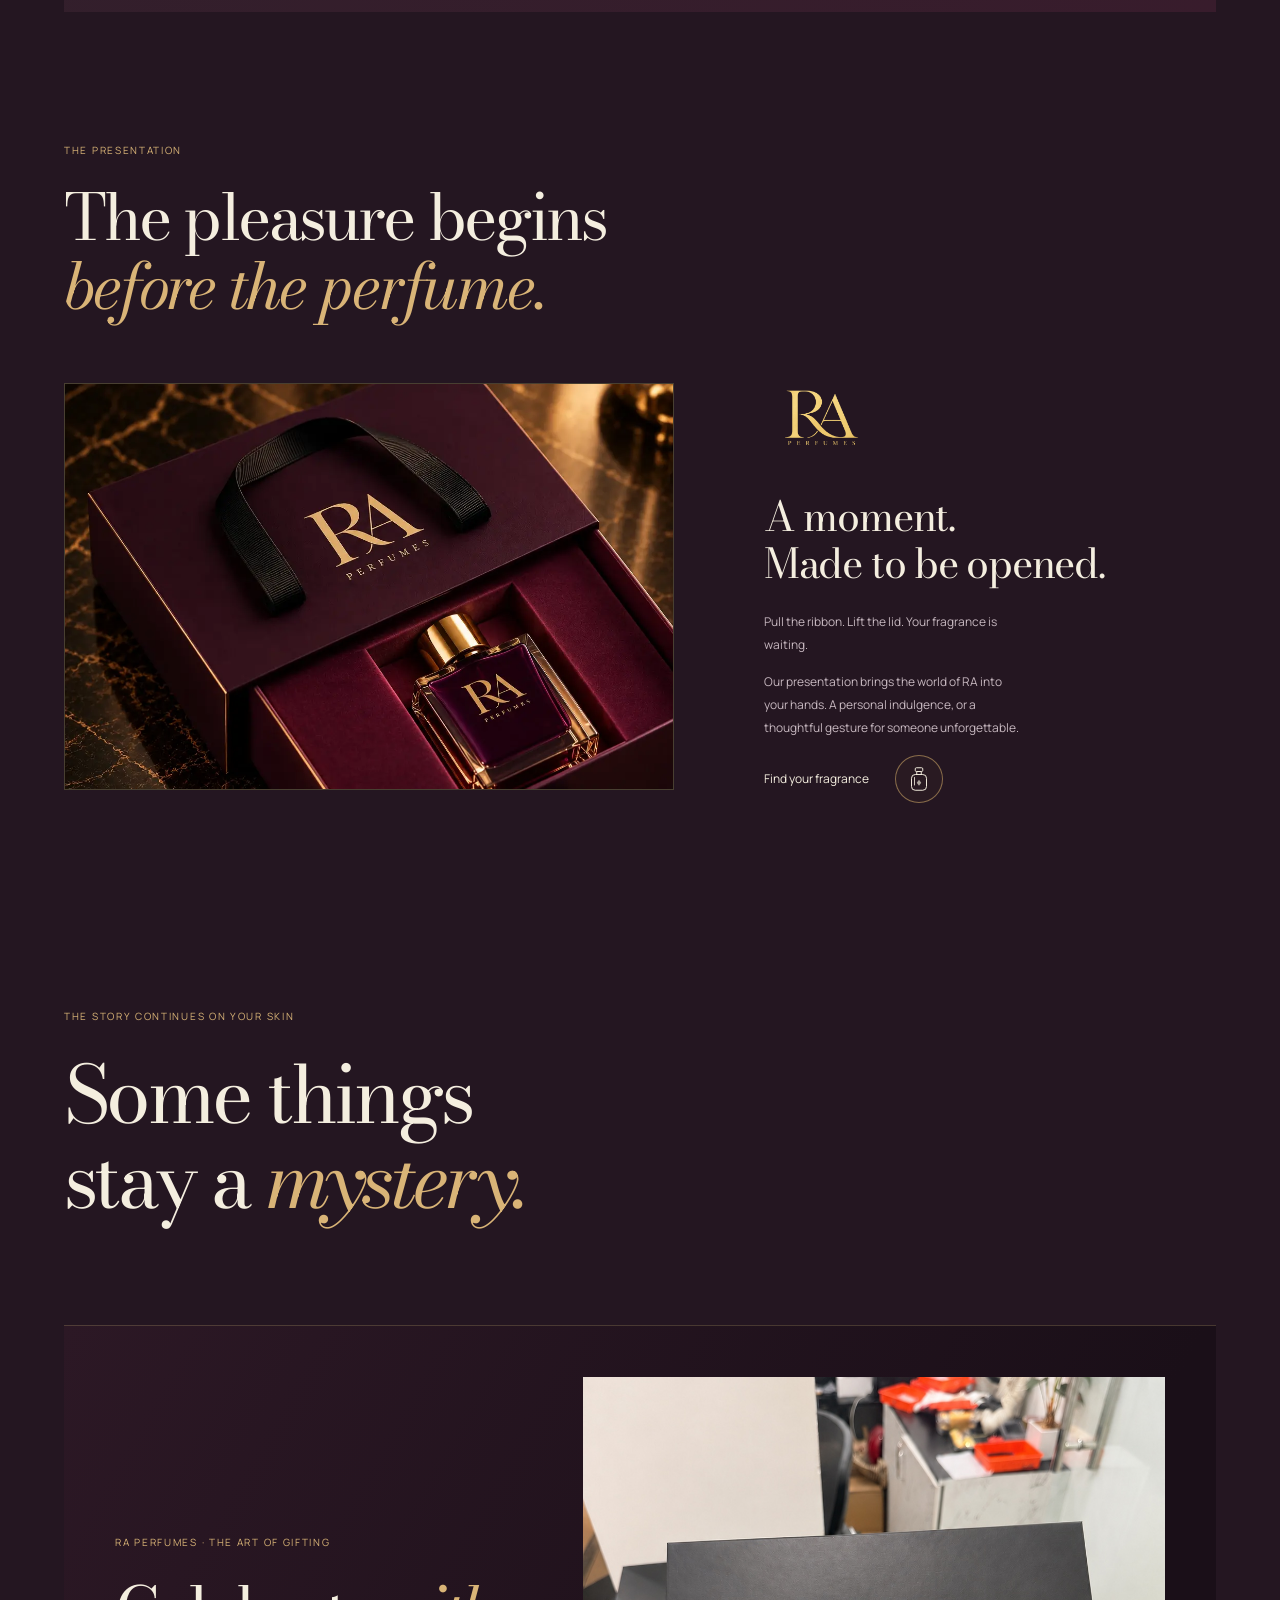
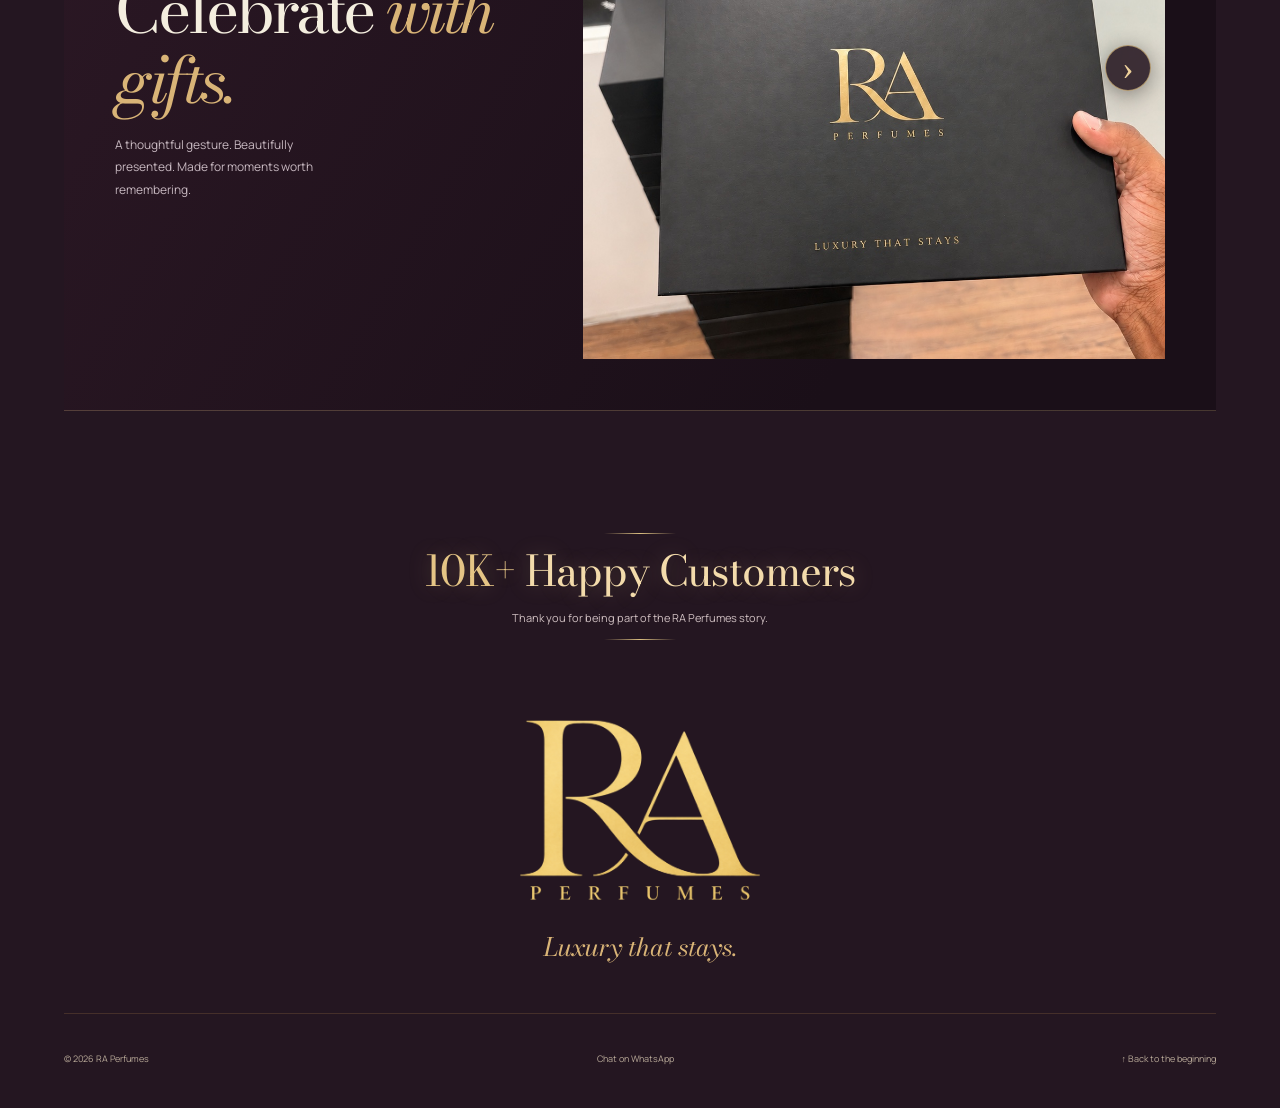
==== commit 018c58aa: "Add WhatsApp contact and configure the Google Sheets order receiver" ====
--- a/index.html
+++ b/index.html
@@ -133,7 +133,7 @@
 </div>
 <a aria-label="RA Perfumes, back to the beginning" class="footer-brand" href="#top"><img alt="RA Perfumes" height="1024" loading="lazy" src="assets/ra-mark.webp" width="1024"/></a>
 <p class="footer-slogan">Luxury that stays.</p>
-<div class="footer-bottom"><span>© <span id="year">2026</span> RA Perfumes</span><a href="#top">↑ Back to the beginning</a></div>
+<div class="footer-bottom"><span>© <span id="year">2026</span> RA Perfumes</span><a href="https://wa.me/918939429631" target="_blank" rel="noopener">Chat on WhatsApp</a><a href="#top">↑ Back to the beginning</a></div>
 </footer>
 <main class="catalog" hidden="" id="catalog"><a aria-label="Back to homepage" class="catalog-home-arrow" href="#top" title="Back to homepage"><span aria-hidden="true">←</span></a><header class="catalog-banner"><div><small>RA PERFUMES</small><h1>The Scent</h1><p>Three fragrances. One set to discover them all.</p></div><div aria-label="RA Perfumes box collections" aria-roledescription="carousel" class="catalog-banner-gallery" id="box-showcase" role="region">
 <div aria-label="Swipe between the two RA Perfumes presentation collections" class="box-gallery-track" id="box-gallery-track" tabindex="0">
@@ -170,7 +170,7 @@
 <label for="customer-name">Your name</label><input autocomplete="name" id="customer-name" maxlength="80" minlength="2" name="name" placeholder="Full name" required="" type="text"/>
 <label for="customer-mobile">Mobile number</label><input aria-describedby="mobile-error" autocomplete="tel-national" id="customer-mobile" inputmode="numeric" maxlength="10" minlength="10" name="mobile" pattern="[6-9][0-9]{9}" placeholder="10-digit mobile number" required="" type="tel"/><span class="mobile-error" hidden="" id="mobile-error" role="alert">Invalid number</span>
 <label for="customer-email">Email address</label><input autocomplete="email" id="customer-email" maxlength="150" name="email" placeholder="you@example.com" required="" type="email"/>
-<button class="primary-button whatsapp-button" type="submit">Continue <span aria-hidden="true" class="arrow-disc perfume-disc"><svg aria-hidden="true" class="perfume-icon" fill="none" viewbox="0 0 32 36"><rect height="5" rx="1.5" stroke="currentColor" stroke-width="1.3" width="10" x="11" y="3"></rect><path d="M13 8v4m6-4v4" stroke="currentColor" stroke-width="1.3"></path><rect height="21" rx="5" stroke="currentColor" stroke-width="1.3" width="20" x="6" y="12"></rect><path d="M10 16v10" stroke="currentColor" stroke-linecap="round" stroke-width="1.1"></path><path d="m16 19 3 4-3 4-3-4 3-4Z" fill="currentColor" opacity=".65"></path></svg></span></button>
+<button class="primary-button whatsapp-button" type="submit">Continue to WhatsApp <span aria-hidden="true" class="arrow-disc perfume-disc"><svg aria-hidden="true" class="perfume-icon" fill="none" viewbox="0 0 32 36"><rect height="5" rx="1.5" stroke="currentColor" stroke-width="1.3" width="10" x="11" y="3"></rect><path d="M13 8v4m6-4v4" stroke="currentColor" stroke-width="1.3"></path><rect height="21" rx="5" stroke="currentColor" stroke-width="1.3" width="20" x="6" y="12"></rect><path d="M10 16v10" stroke="currentColor" stroke-linecap="round" stroke-width="1.1"></path><path d="m16 19 3 4-3 4-3-4 3-4Z" fill="currentColor" opacity=".65"></path></svg></span></button>
 <p class="detail-small form-note" id="order-feedback" role="status">Continue opens your order in WhatsApp for you to review and send.</p>
 </form>
 </section>
